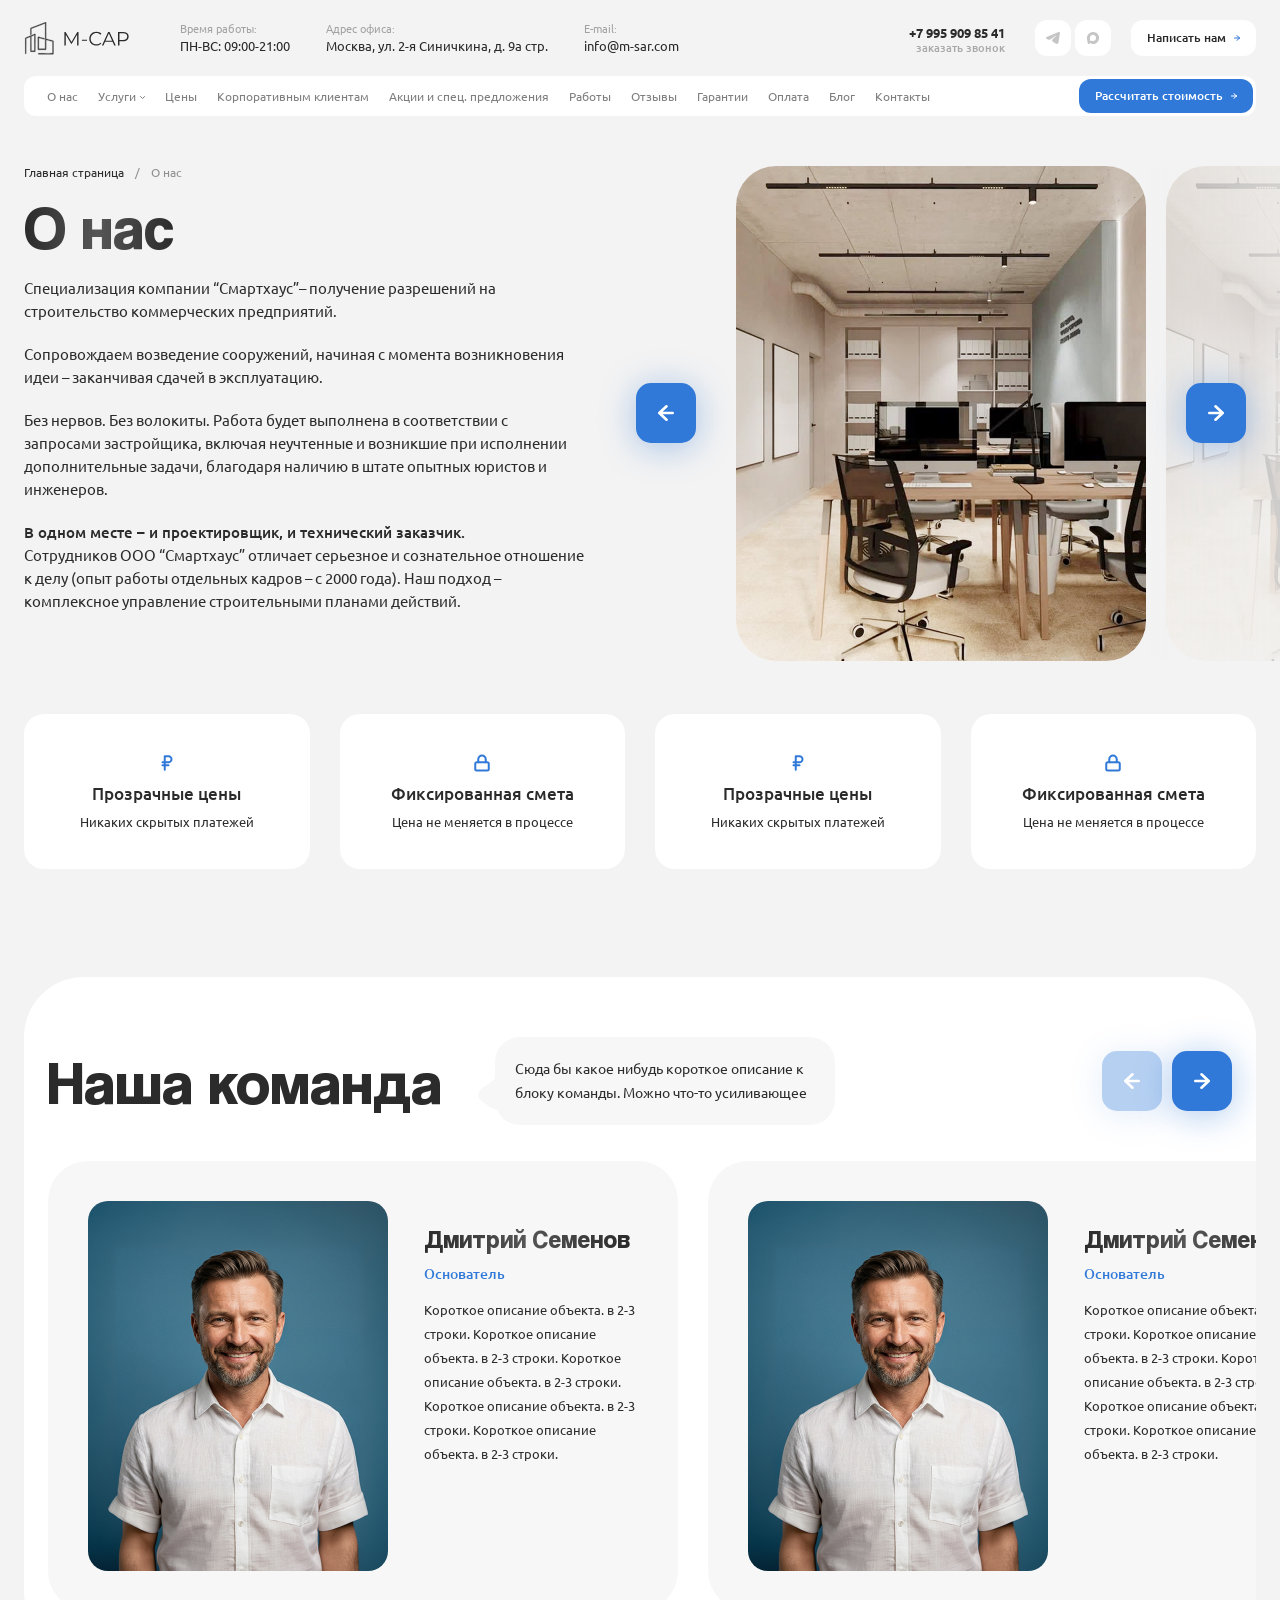
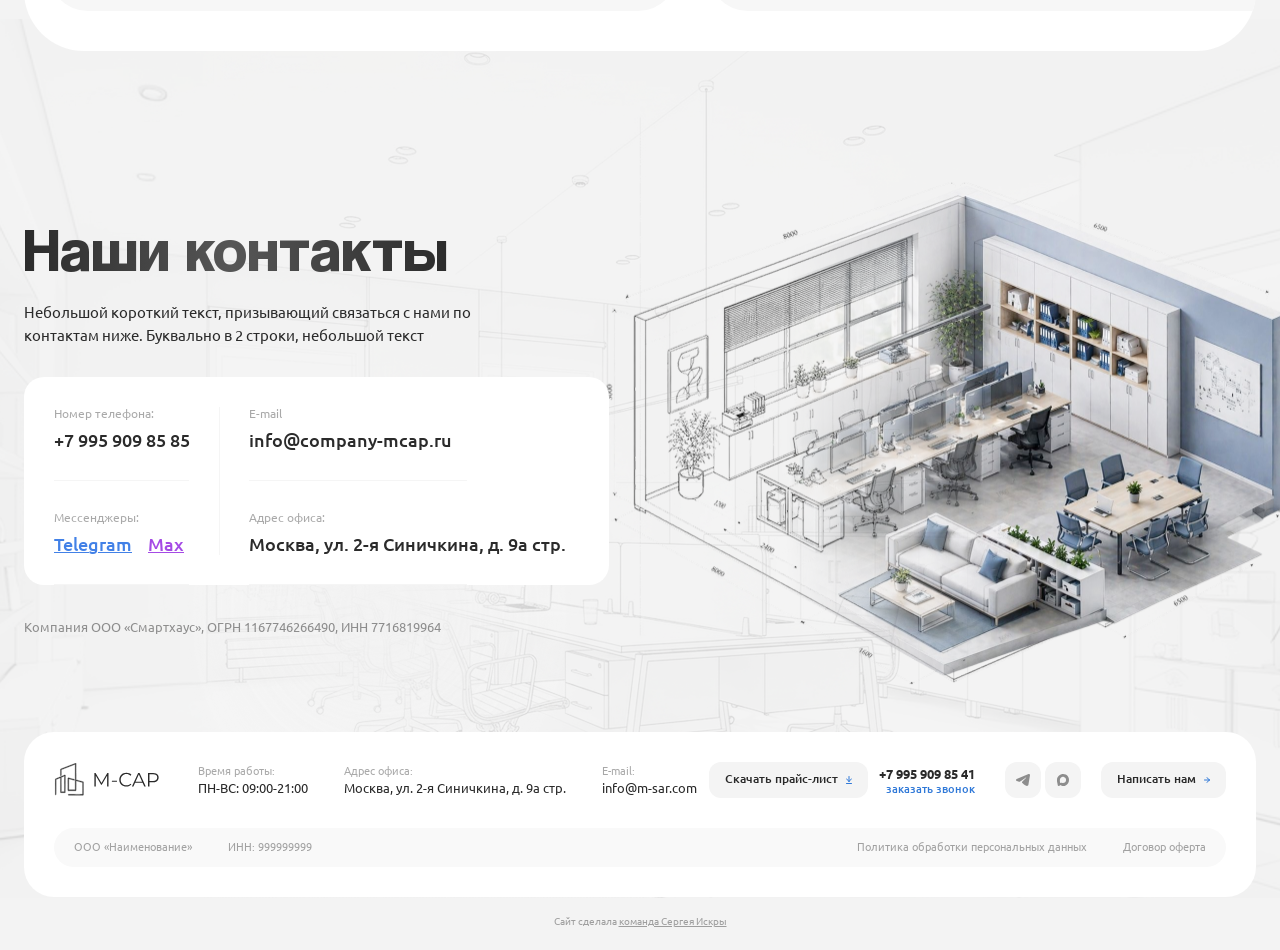
==== about.html @ 78281e17 "Initial commit" ====
<!DOCTYPE html>
<html lang="ru">
	<head>
		<meta http-equiv="Content-Type" content="text/html; charset=utf-8">

		<!-- Adapting the page for mobile devices -->
		<meta name="viewport" content="width=device-width, initial-scale=1, maximum-scale=1">

		<!-- Prohibition of phone number recognition -->
		<meta name="format-detection" content="telephone=no">
		<meta name="SKYPE_TOOLBAR" content ="SKYPE_TOOLBAR_PARSER_COMPATIBLE">

		<!-- Page title -->
		<title>Заголовок страницы</title>

		<!-- Meta description -->
		<meta name="description" content="">

		<!-- Meta Keywords -->
		<meta name="keywords" content="">

		<!-- Changing the color of the mobile browser panel -->
		<meta name="msapplication-TileColor" content="#3079D8">
		<meta name="theme-color" content="#3079D8">

		<!-- Connecting style files -->
		<link rel="stylesheet" href="css/reset.css">
		<link rel="stylesheet" href="css/swiper-bundle.min.css">
		<link rel="stylesheet" href="css/swiper.css">
		<link rel="stylesheet" href="css/fancybox.css">
		<link rel="stylesheet" href="css/styles.css">
		<link rel="stylesheet" href="css/fonts.css">

		<link rel="stylesheet" href="css/response_1279.css" media="print, (max-width: 1279px)">
		<link rel="stylesheet" href="css/response_1023.css" media="print, (max-width: 1023px)">
		<link rel="stylesheet" href="css/response_767.css" media="print, (max-width: 767px)">
		<link rel="stylesheet" href="css/response_479.css" media="(max-width: 479px)">
	</head>

	<body>
		<div class="wrap">
			<div class="main">
				<header>
					<div class="cont">
						<div class="data">
							<div class="logo">
								<img src="images/logo.svg" alt="">
							</div>

							<div class="work_time">
								<div class="label">Время работы:</div>

								<div class="val">ПН-ВС: 09:00-21:00</div>
							</div>

							<div class="location">
								<div class="label">Адрес офиса:</div>

								<div class="val">Москва, ул. 2-я Синичкина, д. 9а стр.</div>
							</div>

							<div class="email">
								<div class="label">E-mail:</div>

								<div class="val">
									<a href="mailto:info@m-sar.com">info@m-sar.com</a>
								</div>
							</div>

							<div class="phone">
								<div><a href="tel:+7 995 909 85 41">+7 995 909 85 41</a></div>

								<button class="callback_btn">заказать звонок</button>
							</div>

							<div class="messengers">
								<a href="/" target="_blank" rel="noopener nofollow" class="tg_link">
									<svg class="icon"><use xlink:href="images/sprite.svg#ic_tg"></use></svg>
								</a>

								<a href="/" target="_blank" rel="noopener nofollow" class="max_link">
									<svg class="icon"><use xlink:href="images/sprite.svg#ic_max"></use></svg>
								</a>
							</div>

							<button class="feedback_btn">
								<span>Написать нам</span>

								<svg class="icon"><use xlink:href="images/sprite.svg#ic_arrow_hor"></use></svg>
							</button>
						</div>

						<div class="bottom">
							<nav class="menu">
								<div class="item">
									<a href="/">
										<span>О нас</span>
									</a>
								</div>

								<div class="item">
									<a href="/" class="sub_link">
										<span>Услуги</span>

										<svg class="arr"><use xlink:href="images/sprite.svg#ic_arr_ver"></use></svg>
									</a>

									<div class="sub_menu">
										<div><a href="/"></a></div>
									</div>
								</div>

								<div class="item">
									<a href="/">
										<span>Цены</span>
									</a>
								</div>

								<div class="item">
									<a href="/">
										<span>Корпоративным клиентам</span>
									</a>
								</div>

								<div class="item">
									<a href="/">
										<span>Акции и спец. предложения</span>
									</a>
								</div>

								<div class="item">
									<a href="/">
										<span>Работы</span>
									</a>
								</div>

								<div class="item">
									<a href="/">
										<span>Отзывы</span>
									</a>
								</div>

								<div class="item">
									<a href="/">
										<span>Гарантии</span>
									</a>
								</div>

								<div class="item">
									<a href="/">
										<span>Оплата</span>
									</a>
								</div>

								<div class="item">
									<a href="/">
										<span>Блог</span>
									</a>
								</div>

								<div class="item">
									<a href="/">
										<span>Контакты</span>
									</a>
								</div>
							</nav>

							<a href="/" class="calc_link">
								<span>Рассчитать стоимость</span>

								<svg class="icon"><use xlink:href="images/sprite.svg#ic_arrow_hor"></use></svg>
							</a>
						</div>
					</div>
				</header>


				<section class="mob_header">
					<div class="cont">
						<div class="logo">
							<img src="images/logo.svg" alt="">
						</div>

						<button class="mob_menu_btn">
							<span></span>
						</button>
					</div>
				</section>


				<section class="about_info">
					<div class="cont">
						<div class="row">
							<div class="data">
								<div class="breadcrumbs">
									<a href="/">Главная страница</a>

									<span class="sep">/</span>

									<span class="current">О нас</span>
								</div>

								<h1 class="title text_gradient">О нас</h1>

								<div class="desc text_block">
									<p>Специализация компании “Смартхаус”– получение разрешений на строительство коммерческих предприятий.</p>

									<p>Сопровождаем возведение сооружений, начиная с момента возникновения идеи – заканчивая сдачей в эксплуатацию.</p>

									<p>Без нервов. Без волокиты. Работа будет выполнена в соответствии с запросами застройщика, включая неучтенные и возникшие при исполнении дополнительные задачи, благодаря наличию в штате опытных юристов и инженеров.</p>

									<b>В одном месте – и проектировщик, и технический заказчик.</b>

									<p>Сотрудников ООО “Смартхаус” отличает серьезное и сознательное отношение к делу (опыт работы отдельных кадров – с 2000 года). Наш подход – комплексное управление строительными планами действий.</p>
								</div>
							</div>

							<div class="slider">
								<div class="swiper">
									<div class="swiper-wrapper">
										<div class="swiper-slide">
											<picture class="image">
												<img src="images/tmp/about_info_img.jpg" alt="" loading="lazy" class="cover">
											</picture>
										</div>

										<div class="swiper-slide">
											<picture class="image">
												<img src="images/tmp/about_info_img.jpg" alt="" loading="lazy" class="cover">
											</picture>
										</div>

										<div class="swiper-slide">
											<picture class="image">
												<img src="images/tmp/about_info_img.jpg" alt="" loading="lazy" class="cover">
											</picture>
										</div>

										<div class="swiper-slide">
											<picture class="image">
												<img src="images/tmp/about_info_img.jpg" alt="" loading="lazy" class="cover">
											</picture>
										</div>

										<div class="swiper-slide">
											<picture class="image">
												<img src="images/tmp/about_info_img.jpg" alt="" loading="lazy" class="cover">
											</picture>
										</div>

										<div class="swiper-slide">
											<picture class="image">
												<img src="images/tmp/about_info_img.jpg" alt="" loading="lazy" class="cover">
											</picture>
										</div>
									</div>

									<button class="swiper-button-prev">
										<svg class="icon"><use xlink:href="images/sprite.svg#ic_arrow_hor"></use></svg>
									</button>

									<button class="swiper-button-next">
										<svg class="icon"><use xlink:href="images/sprite.svg#ic_arrow_hor"></use></svg>
									</button>
								</div>
							</div>
						</div>
					</div>
				</section>


				<section class="advantages block">
					<div class="cont">
						<div class="grid_row">
							<div class="item">
								<picture class="icon">
									<img src="images/ic_advantage1.svg" alt="" loading="lazy">
								</picture>

								<div class="name">Прозрачные цены</div>

								<div class="desc">Никаких скрытых платежей</div>
							</div>

							<div class="item">
								<picture class="icon">
									<img src="images/ic_advantage2.svg" alt="" loading="lazy">
								</picture>

								<div class="name">Фиксированная смета</div>

								<div class="desc">Цена не меняется в процессе</div>
							</div>

							<div class="item">
								<picture class="icon">
									<img src="images/ic_advantage1.svg" alt="" loading="lazy">
								</picture>

								<div class="name">Прозрачные цены</div>

								<div class="desc">Никаких скрытых платежей</div>
							</div>

							<div class="item">
								<picture class="icon">
									<img src="images/ic_advantage2.svg" alt="" loading="lazy">
								</picture>

								<div class="name">Фиксированная смета</div>

								<div class="desc">Цена не меняется в процессе</div>
							</div>
						</div>
					</div>
				</section>


				<section class="team block">
					<div class="cont l_w">
						<div class="data">
							<div class="cont">
								<div class="swiper">
									<div class="head">
										<div class="block_head">
											<div class="title">Наша команда</div>

											<div class="desc">Сюда бы какое нибудь короткое описание к блоку команды. Можно что-то усиливающее</div>
										</div>

										<div class="swiper-controls">
											<button class="swiper-button-prev">
												<svg class="icon"><use xlink:href="images/sprite.svg#ic_arrow_hor"></use></svg>
											</button>

											<button class="swiper-button-next">
												<svg class="icon"><use xlink:href="images/sprite.svg#ic_arrow_hor"></use></svg>
											</button>
										</div>
									</div>

									<div class="swiper-wrapper">
										<div class="swiper-slide">
											<div class="person">
												<picture class="photo">
													<img src="images/tmp/person_photo.jpg" alt="" loading="lazy" class="cover">
												</picture>

												<div class="info">
													<div class="name text_gradient">Дмитрий Семенов</div>

													<div class="post">Основатель</div>

													<div class="desc">Короткое описание объекта. в 2-3 строки. Короткое описание объекта. в 2-3 строки. Короткое описание объекта. в 2-3 строки. Короткое описание объекта. в 2-3 строки. Короткое описание объекта. в 2-3 строки.</div>
												</div>
											</div>
										</div>

										<div class="swiper-slide">
											<div class="person">
												<picture class="photo">
													<img src="images/tmp/person_photo.jpg" alt="" loading="lazy" class="cover">
												</picture>

												<div class="info">
													<div class="name text_gradient">Дмитрий Семенов</div>

													<div class="post">Основатель</div>

													<div class="desc">Короткое описание объекта. в 2-3 строки. Короткое описание объекта. в 2-3 строки. Короткое описание объекта. в 2-3 строки. Короткое описание объекта. в 2-3 строки. Короткое описание объекта. в 2-3 строки.</div>
												</div>
											</div>
										</div>

										<div class="swiper-slide">
											<div class="person">
												<picture class="photo">
													<img src="images/tmp/person_photo.jpg" alt="" loading="lazy" class="cover">
												</picture>

												<div class="info">
													<div class="name text_gradient">Дмитрий Семенов</div>

													<div class="post">Основатель</div>

													<div class="desc">Короткое описание объекта. в 2-3 строки. Короткое описание объекта. в 2-3 строки. Короткое описание объекта. в 2-3 строки. Короткое описание объекта. в 2-3 строки. Короткое описание объекта. в 2-3 строки.</div>
												</div>
											</div>
										</div>
									</div>
								</div>
							</div>
						</div>
					</div>
				</section>


				<section class="contacts_block">
					<div class="cont">
						<div class="block_head">
							<div class="title text_gradient">Наши контакты</div>

							<div class="desc text_block">
								<p>Небольшой короткий текст, призывающий связаться с нами по контактам ниже. Буквально в 2 строки, небольшой текст</p>
							</div>
						</div>

						<div class="data">
							<div class="grid_row">
								<div class="item">
									<div class="label">Номер телефона:</div>

									<div class="val">
										<div><a href="tel:+7 995 909 85 85">+7 995 909 85 85</a></div>
									</div>
								</div>

								<div class="item">
									<div class="label">E-mail</div>

									<div class="val">
										<div><a href="mailto:info@company-mcap.ru">info@company-mcap.ru</a></div>
									</div>
								</div>

								<div class="item messengers">
									<div class="label">Мессенджеры:</div>

									<div class="val">
										<div><a href="/" class="tg_link" rel="noopener nofollow">Telegram</a></div>

										<div><a href="/" class="max_link" rel="noopener nofollow">Max</a></div>
									</div>
								</div>

								<div class="item">
									<div class="label">Адрес офиса:</div>

									<div class="val">
										<div>Москва, ул. 2-я Синичкина, д. 9а стр.</div>
									</div>
								</div>
							</div>
						</div>

						<div class="requisites">Компания ООО «Смартхаус», ОГРН 1167746266490, ИНН 7716819964</div>
					</div>

					<picture class="image">
						<img src="images/contacts_block_image.png" alt="" loading="lazy">
					</picture>

					<picture class="bg">
						<img src="images/bg_contacts_block.png" alt="" loading="lazy">
					</picture>
				</section>
			</div>


			<footer>
				<div class="cont">
					<div class="data">
						<div class="logo">
							<img src="images/logo.svg" alt="">
						</div>

						<div class="work_time">
							<div class="label">Время работы:</div>

							<div class="val">ПН-ВС: 09:00-21:00</div>
						</div>

						<div class="location">
							<div class="label">Адрес офиса:</div>

							<div class="val">Москва, ул. 2-я Синичкина, д. 9а стр.</div>
						</div>

						<div class="email">
							<div class="label">E-mail:</div>

							<div class="val">
								<a href="mailto:info@m-sar.com">info@m-sar.com</a>
							</div>
						</div>

						<a href="/" class="download_btn" download>
							<span>Скачать прайс-лист</span>

							<svg class="icon"><use xlink:href="images/sprite.svg#ic_download"></use></svg>
						</a>

						<div class="phone">
							<div><a href="tel:+7 995 909 85 41">+7 995 909 85 41</a></div>

							<button class="callback_btn">заказать звонок</button>
						</div>

						<div class="messengers">
							<a href="/" target="_blank" rel="noopener nofollow" class="tg_link">
								<svg class="icon"><use xlink:href="images/sprite.svg#ic_tg"></use></svg>
							</a>

							<a href="/" target="_blank" rel="noopener nofollow" class="max_link">
								<svg class="icon"><use xlink:href="images/sprite.svg#ic_max"></use></svg>
							</a>
						</div>

						<button class="feedback_btn">
							<span>Написать нам</span>

							<svg class="icon"><use xlink:href="images/sprite.svg#ic_arrow_hor"></use></svg>
						</button>

						<div class="bottom">
							<div class="requisites">
								<div>ООО «Наименование»</div>
								<div>ИНН: 999999999</div>
							</div>

							<div class="links">
								<div><a href="/">Политика обработки персональных данных</a></div>

								<div><a href="/">Договор оферта</a></div>
							</div>
						</div>
					</div>

					<div class="creator">
						Сайт сделала <a href="/" target="_blank" rel="noopener nofollow">команда Сергея Искры</a>
					</div>
				</div>
			</footer>


			<div class="overlay"></div>
		</div>


		<!-- Connecting javascript files -->
		<script src="js/jquery-3.7.1.min.js"></script>
		<script src="js/functions.js"></script>
		<script src="js/swiper-bundle.min.js"></script>
		<script src="js/fancybox.js"></script>
		<script src="js/imask.js"></script>
		<script src="js/scripts.js"></script>
	</body>
</html>
---- css/styles.css ----
/*-------------------
    Global styles
-------------------*/
:root
{
    --bg: #f3f3f3;
    --bg_grey: #f7f7f7;
    --cont_padding: 24px;
    --cont_padding_double: calc(var(--cont_padding) * 2);
    --cont_padding_half: calc(var(--cont_padding) * .5);
    --content_width_l: 1380px;
    --content_width: 1290px;
    --content_width_m: 1130px;
    --content_width_s: 1070px;
    --scroll_width: 17px;
    --custom_scroll_width: 10px;
    --custom_scroll_height: 10px;
    --custom_scroll_border_radius: 0;
    --primary_color: #3079d8;
    --dark_color: #2b2b2b;
    --light_color: #fff;
    --grey_color: #828282;
    --font_size_l: 18px;
    --font_size: 16px;
    --font_size_s: 14px;
    --font_size_xs: 12px;
    --font_size_title: 62px;
    --font_size_title_s: 50px;
    --font_family: 'Ubuntu', 'Arial', sans-serif;
    --font_family2: 'Coolvetica', 'Arial', sans-serif;
    --block_head_offset: 30px;
    --block_padding_l: 50px;
    --block_padding: 40px;
    --outside_gap: 108px;
    --inner_gap_xl: 36px;
    --inner_gap_l: 30px;
    --inner_gap: 20px;
    --inner_gap_s: 16px;
    --inner_gap_xs: 12px;
    --inner_gap_xxs: 8px;
    --inner_gap_xxxs: 4px;
    --border_radius_max: 100px;
    --border_radius_xl: 40px;
    --border_radius_l: 30px;
    --border_radius: 20px;
    --border_radius_s: 12px;
    --zero_px: calc(0 * 1px);
}


::selection
{
    color: var(--light_color);
    background: var(--primary_color);
}

::-moz-selection
{
    color: var(--light_color);
    background: var(--primary_color);
}



html
{
    height: 100%;
    min-height: -moz-available;
    min-height: -webkit-fill-available;
    min-height:         fill-available;
}


html.custom_scroll ::-webkit-scrollbar
{
    width: var(--custom_scroll_width);
    height: var(--custom_scroll_height);

    border-radius: var(--custom_scroll_border_radius);
    background-color: var(--bg);
}


html.custom_scroll ::-webkit-scrollbar-thumb
{
    border-radius: var(--custom_scroll_border_radius);
    background-color: var(--primary_color);
}


body
{
    height: 100%;
    min-height: -moz-available;
    min-height: -webkit-fill-available;
    min-height:         fill-available;

    font-family: var(--font_family);
    font-size: var(--font_size);
    font-weight: 400;
    line-height: normal;

    color: var(--dark_color);
}


body.lock
{
    overflow: clip;
}


button
{
    display: inline-block;

    font-family: inherit;
    font-size: inherit;
    font-weight: inherit;
    line-height: inherit;

    cursor: pointer;
    vertical-align: top;
    letter-spacing: inherit;

    color: inherit;
    border: none;
    background: none;
}


.wrap
{
    position: relative;

    display: flex;
    overflow: clip;
    flex-direction: column;

    min-height: 100%;

    z-index: 5;

    background: var(--bg);


    & > .main
    {
        position: relative;

        display: flex;
        flex: 1 0 auto;
        flex-direction: column;

        z-index: 3;
    }
}


.cont
{
    width: 100%;
    max-width: calc(var(--content_width) + var(--cont_padding_double));
    margin-inline: auto;
    padding-inline: var(--cont_padding);


    &.l_w
    {
        max-width: calc(var(--content_width_l) + var(--cont_padding_double));
    }


    &.m_w
    {
        max-width: calc(var(--content_width_m) + var(--cont_padding_double));
    }


    &.s_w
    {
        max-width: calc(var(--content_width_s) + var(--cont_padding_double));
    }
}



.content_flex.row,
.content_flex > .cont.row
{
    display: flex;
    align-content: stretch;
    align-items: stretch;
    flex-wrap: wrap;
    justify-content: space-between;
}


.content_flex .content
{
    position: relative;

    display: flex;
    flex-direction: column;

    width: calc(100% - var(--sidebar_width) - var(--cont_padding));

    gap: var(--outside_gap_s);
}



.block
{
    margin-bottom: var(--outside_gap);
}

.block.small_m
{
    margin-bottom: var(--outside_gap_s);
}

.block.no_m
{
    margin-bottom: 0;
}

.block.bg
{
    padding-block: var(--outside_gap);

    background: var(--bg_grey);
}



.modal_btn > *
{
    pointer-events: none;
}



img.cover,
video.cover
{
    display: block;

    width: 100%;
    height: 100%;

    border-radius: inherit;

    object-fit: cover;
}



.overlay
{
    position: fixed;
    top: 0;
    left: 0;

    display: none;

    width: 100%;
    height: 100%;

    z-index: 100;

    opacity: .6;
    background: var(--dark_color);
}



/*--------------
    Fancybox
--------------*/
.fancybox__container
{
    --fancybox-backdrop-bg: var(--dark_color);
    --f-close-button-width: 40px;
    --f-close-button-height: 40px;
    --f-close-border-radius: 0;
    --f-close-button-color: var(--dark_color);
    --f-close-button-hover-color: var(--dark_color);
    --f-close-button-svg-width: 24px;
    --f-close-button-svg-height: 24px;
    --f-close-button-svg-stroke-width: 1;
    --f-close-button-bg: transparent;
    --f-close-button-hover-bg: transparent;
    --f-close-button-active-bg: transparent;
}


.fancybox__slide,
.fancybox__slide.has-html,
.fancybox__slide.has-close-btn
{
    padding: var(--inner_gap);
}


.f-button.is-close-button
{
    top: 0;
    right: 0;
}



/*---------------
    Global bg
---------------*/
.global_bg
{
    position: absolute;
    top: 0;
    right: 0;

    display: block;

    height: 100%;

    z-index: 1;
    pointer-events: none;


    img
    {
        display: block;

        height: 100%;

        object-fit: cover;
    }
}



/*--------------
    Grid row
--------------*/
.grid_row
{
    display: flex;
    align-content: stretch;
    align-items: stretch;
    flex-wrap: wrap;
    justify-content: flex-start;

    margin-bottom: calc(var(--gap_y) * -1);
    margin-left: calc(var(--gap_x) * -1);

    --items_per_line: 3;
    --gap_x: var(--inner_gap);
    --gap_y: var(--inner_gap);


    &.centered
    {
        justify-content: center;
    }


    & > *
    {
        width: calc(100% / var(--items_per_line) * var(--width_multiplier, 1) - var(--gap_x));
        margin-bottom: var(--gap_y);
        margin-left: var(--gap_x);
    }
}



/*-------------------
    Text gradient
-------------------*/
.text_gradient
{
    background: linear-gradient(90deg, #2b2b2b 0%, #565656 49.04%, #2b2b2b 100%);
    -webkit-background-clip: text;
            background-clip: text;

    -webkit-text-fill-color: transparent;
}



/*----------------
    Pagination
----------------*/
.pagination
{
    display: flex;
    align-content: center;
    align-items: center;
    flex-wrap: wrap;
    justify-content: center;

    margin-top: var(--block_padding_l);

    gap: 10px;


    a,
    .sep
    {
        display: flex;
        align-content: center;
        align-items: center;
        flex-wrap: wrap;
        justify-content: center;

        width: 65px;
        height: 65px;

        font-size: calc(var(--font_size));
        font-weight: 500;

        transition: .2s linear;
        text-decoration: none;

        color: rgba(92, 92, 92, .6);
        border-radius: var(--border_radius);
        background: var(--light_color);


        span
        {
            margin-bottom: 2px;
        }


        .icon
        {
            display: block;

            width: 9px;

            aspect-ratio: 1 / 1;
        }


        &:hover
        {
            color: #5c5c5c;
        }


        &.active
        {
            color: #5c5c5c;
            background: none;
        }


        &.prev,
        &.next
        {
            width: auto;
            padding-inline: 25px;

            font-weight: 700;

            color: var(--light_color);
            background: var(--primary_color);
            box-shadow: 0 10px 35px 0 rgba(48, 121, 216, .40);

            gap: var(--inner_gap_xxs);
        }


        &.prev
        {
            margin-right: var(--inner_gap);


            .icon
            {
                transform: scale(-1, 1);
            }
        }


        &.next
        {
            margin-left: var(--inner_gap);
        }
    }


    .sep
    {
        background: none;
    }
}



/*------------
    Header
------------*/
header
{
    position: relative;

    z-index: 9;


    .data
    {
        display: flex;
        align-content: center;
        align-items: center;
        flex-wrap: wrap;
        justify-content: space-between;

        padding-block: var(--inner_gap);
    }


    .bottom
    {
        display: flex;
        align-content: center;
        align-items: center;
        flex-wrap: wrap;
        justify-content: space-between;

        padding: 3px;

        border-radius: var(--border_radius_s);
        background: var(--light_color);
    }


    .logo
    {
        display: block;

        margin-right: var(--cont_padding_double);

        text-decoration: none;

        color: currentColor;


        img
        {
            display: block;

            width: 108px;
            height: 33px;
        }
    }


    .work_time
    {
        display: flex;
        flex-direction: column;

        color: #292929;

        gap: var(--inner_gap_xxxs);


        .label
        {
            font-size: calc(var(--font_size_xs) - 1px);

            opacity: .4;
        }


        .val
        {
            font-size: calc(var(--font_size_s) - 1px);
        }
    }


    .location
    {
        display: flex;
        flex-direction: column;

        margin-left: var(--inner_gap_xl);

        color: #292929;

        gap: var(--inner_gap_xxxs);


        .label
        {
            font-size: calc(var(--font_size_xs) - 1px);

            opacity: .4;
        }


        .val
        {
            font-size: calc(var(--font_size_s) - 1px);
        }
    }


    .email
    {
        display: flex;
        flex-direction: column;

        margin-left: var(--inner_gap_xl);

        color: #292929;

        gap: var(--inner_gap_xxxs);


        .label
        {
            font-size: calc(var(--font_size_xs) - 1px);

            opacity: .4;
        }


        .val
        {
            font-size: calc(var(--font_size_s) - 1px);


            a
            {
                white-space: nowrap;
                text-decoration: none;

                color: currentColor;
            }
        }
    }


    .phone
    {
        display: flex;
        align-content: flex-end;
        align-items: flex-end;
        flex-direction: column;

        margin-left: auto;

        text-align: right;

        gap: 1px;


        a
        {
            font-size: calc(var(--font_size_s) - 1px);
            font-weight: 700;

            white-space: nowrap;
            text-decoration: none;

            color: currentColor;
        }


        .callback_btn
        {
            width: fit-content;

            font-size: calc(var(--font_size_xs) - 1px);
            font-weight: 500;

            opacity: .3;
            color: #000;
        }
    }


    .messengers
    {
        display: flex;
        align-content: center;
        align-items: center;
        flex-wrap: wrap;
        justify-content: flex-start;

        margin-left: var(--inner_gap_l);

        gap: var(--inner_gap_xxxs);


        a
        {
            display: flex;
            align-content: center;
            align-items: center;
            flex-wrap: wrap;
            justify-content: center;

            width: 36px;

            color: #c5c5c5;
            border-radius: var(--border_radius_s);
            background: var(--light_color);

            aspect-ratio: 1 / 1;


            .icon
            {
                display: block;
            }


            &.tg_link
            {
                .icon
                {
                    width: 14px;
                    height: 12px;
                }
            }


            &.max_link
            {
                .icon
                {
                    width: 12px;
                    height: 12px;
                }
            }
        }
    }


    .feedback_btn
    {
        display: flex;
        align-content: center;
        align-items: center;
        flex-wrap: wrap;
        justify-content: center;

        height: 36px;
        margin-left: var(--inner_gap);
        padding-inline: var(--inner_gap_s);

        font-size: var(--font_size_xs);
        font-weight: 500;

        color: #292929;
        border-radius: var(--border_radius_s);
        background: var(--light_color);

        gap: var(--inner_gap_xxs);


        span
        {
            margin-bottom: 2px;
        }


        .icon
        {
            display: block;

            width: 6px;

            color: var(--primary_color);

            aspect-ratio: 1 / 1;
        }
    }


    .calc_link
    {
        display: flex;
        align-content: center;
        align-items: center;
        flex-wrap: wrap;
        justify-content: center;

        height: 34px;
        padding-inline: var(--inner_gap_s);

        font-size: var(--font_size_xs);
        font-weight: 500;

        text-decoration: none;

        color: var(--light_color);
        border-radius: var(--border_radius_s);
        background: var(--primary_color);

        gap: var(--inner_gap_xxs);


        span
        {
            margin-bottom: 2px;
        }


        .icon
        {
            display: block;

            width: 6px;

            aspect-ratio: 1 / 1;
        }
    }
}



.menu
{
    display: flex;
    align-content: flex-start;
    align-items: flex-start;
    flex-wrap: wrap;
    justify-content: flex-start;

    padding-inline: var(--inner_gap);

    gap: var(--inner_gap);


    .item
    {
        position: relative;


        & > a
        {
            display: flex;
            align-content: center;
            align-items: center;
            flex-wrap: wrap;
            justify-content: center;

            font-size: var(--font_size_xs);

            transition: .2s linear;
            text-decoration: none;

            opacity: .6;
            color: #292929;

            gap: var(--inner_gap_xxxs);


            .arr
            {
                display: block;

                width: 5px;
                height: 3px;
                margin-top: 2px;
            }


            &.active
            {
                opacity: 1;
                color: var(--primary_color);
            }
        }


        &:hover > a
        {
            opacity: 1;
            color: var(--primary_color);
        }
    }
}



/*-----------------
    Mob. header
-----------------*/
.mob_header
{
    position: sticky;
    top: 0;

    display: none;

    width: 100%;
    padding-block: var(--inner_gap);

    z-index: 9;

    background: var(--bg);
}


.mob_header .cont
{
    display: flex;
    align-content: center;
    align-items: center;
    flex-wrap: wrap;
    justify-content: space-between;
}



.mob_header .logo
{
    display: block;

    margin-right: auto;

    text-decoration: none;

    color: currentColor;
}


.mob_header .logo img
{
    display: block;

    width: 100px;
    height: 60px;
}



.mob_header .mob_menu_btn
{
    display: flex;
    align-content: center;
    align-items: center;
    flex-wrap: wrap;
    justify-content: center;

    width: 40px;
    margin-left: var(--inner_gap);

    aspect-ratio: 1 / 1;
}


.mob_header .mob_menu_btn span
{
    position: relative;

    display: block;

    width: 24px;
    height: 2px;

    transition: background .2s linear;

    background: currentColor;
}


.mob_header .mob_menu_btn span:before,
.mob_header .mob_menu_btn span:after
{
    position: absolute;
    top: -8px;
    left: 0;

    display: block;

    width: 100%;
    height: 100%;

    content: '';
    transition: background .2s linear;

    background: currentColor;
}


.mob_header .mob_menu_btn span:after
{
    top: 8px;
}


.mob_header .mob_menu_btn.active span
{
    background: transparent;
}


.mob_header .mob_menu_btn.active span:before
{
    top: 0;

    transform: rotate(-45deg);
}


.mob_header .mob_menu_btn.active span:after
{
    top: 0;

    transform: rotate(45deg);
}



/*-------------
    Sidebar
-------------*/
aside
{
    position: relative;

    display: flex;
    flex-direction: column;

    width: var(--sidebar_width);
    max-width: 100%;

    z-index: 3;

    gap: var(--block_padding);
}



/*---------------
    Page head
---------------*/
.page_head
{
    margin-bottom: var(--block_padding_l);
    padding-top: var(--block_padding_l);


    &.s_m
    {
        margin-bottom: var(--inner_gap);
    }


    &.l_m
    {
        margin-bottom: 60px;
    }


    .cont
    {
        display: flex;
        flex-direction: column;

        gap: var(--inner_gap);
    }


    .row
    {
        display: flex;
        align-content: center;
        align-items: center;
        flex-wrap: wrap;
        justify-content: space-between;

        gap: var(--inner_gap);
    }


    .page_title
    {
        width: fit-content;

        font-family: var(--font_family2);
        font-size: var(--font_size_title);
        font-weight: 700;
        line-height: 1;
    }


    .page_desc
    {
        width: 560px;
        max-width: 100%;
    }


    .add_review_btn
    {
        display: flex;
        align-content: center;
        align-items: center;
        flex-wrap: wrap;
        justify-content: center;

        height: 55px;
        padding-inline: 25px;

        font-size: calc(var(-font_size) - 1px);
        font-weight: 700;

        transition: color .2s linear;

        color: #a3a3a3;
        border-radius: var(--border_radius);
        background: var(--light_color);
        box-shadow: 0 10px 30px 0 rgba(0, 0, 0, .02);

        gap: var(--inner_gap_xxs);


        .icon
        {
            display: block;

            width: 10px;

            aspect-ratio: 1 / 1;
        }


        &:hover
        {
            color: var(--primary_color);
        }
    }


    .get_link
    {
        display: flex;
        align-content: center;
        align-items: center;
        flex-wrap: wrap;
        justify-content: center;

        min-width: 227px;
        max-width: 100%;
        height: 60px;
        padding-inline: var(--inner_gap_s);

        font-size: calc(var(--font_size_s) - 1px);
        font-weight: 700;

        text-decoration: none;

        color: var(--light_color);
        border-radius: var(--border_radius);
        background: var(--primary_color);
        box-shadow: 0 10px 35px 0 rgba(48, 121, 216, .40);

        gap: var(--inner_gap_xxs);


        span
        {
            margin-bottom: 2px;
        }


        .icon
        {
            display: block;

            width: 8px;

            aspect-ratio: 1 / 1;
        }
    }
}


.breadcrumbs
{
    font-size: var(--font_size_xs);

    color: rgba(43, 43, 43, .5);


    a
    {
        transition: color .2s linear;
        text-decoration: none;

        color: var(--dark_color);


        &:hover
        {
            color: var(--primary_color);
        }
    }


    .sep
    {
        display: inline-block;

        margin-inline: var(--inner_gap_xxs);

        vertical-align: top;
    }
}



/*----------------
    Block head
----------------*/
.block_head
{
    display: flex;
    flex-direction: column;

    margin-bottom: var(--block_head_offset);

    gap: var(--inner_gap);
}


.block_head .title
{
    width: fit-content;

    font-family: var(--font_family2);
    font-size: var(--font_size_title);
    font-weight: 700;
    line-height: calc(100% + 4px);


    &.small
    {
        font-size: var(--font_size_title_s);
    }
}



/*------------------
    Form elements
------------------*/
.form
{
    --form_border_color: #000;
    --form_border_color_focus: #000;
    --form_border_radius: 3px;
    --form_error_color: red;
    --form_bg_color: #fff;
    --form_placeholder_color: #ccc;
    --form_label_width: 200px;
    --form_columns_gap: 20px;
    --form_line_gap: 20px;
    --form_label_gap: 8px;
    --form_input_height: 40px;
    --form_input_padding_inline: 15px;
    --form_textarea_height: 120px;
    --form_textarea_padding_block: 15px;
    --form_textarea_padding_inline: 15px;
}


.form ::-webkit-input-placeholder
{
    color: var(--form_placeholder_color);
}

.form :-moz-placeholder
{
    color: var(--form_placeholder_color);
}

.form ::-moz-placeholder
{
    opacity: 1;
    color: var(--form_placeholder_color);
}

.form :-ms-input-placeholder
{
    color: var(--form_placeholder_color);
}


.form .columns
{
    display: flex;
    align-content: flex-start;
    align-items: flex-start;
    flex-wrap: wrap;
    justify-content: flex-start;

    margin-left: calc(var(--form_columns_gap) * -1);
}


.form .columns > *
{
    width: calc(50% - var(--form_columns_gap));
    margin-left: var(--form_columns_gap);
}


.form .columns > *.width1of3
{
    width: calc(33.333% - var(--form_columns_gap));
}

.form .columns > *.width2of3
{
    width: calc(66.666% - var(--form_columns_gap));
}


.form .line
{
    margin-bottom: var(--form_line_gap);
}


.form .line.row .label
{
    display: flex;
    flex-direction: column;
    justify-content: center;

    width: var(--form_label_width);
    max-width: 100%;
    min-height: var(--form_input_height);
    margin: 0;
    padding-right: var(--inner_gap_s);
}


.form .line.row .field
{
    width: calc(100% - var(--form_label_width));
    margin-left: auto;
}


.form .label
{
    margin-bottom: var(--form_label_gap);
}


.form .field
{
    position: relative;
}


.form .input
{
    display: block;

    width: 100%;
    height: var(--form_input_height);
    padding-inline: var(--form_input_padding_inline);

    font-family: var(--font_family);
    font-size: var(--font_size);

    transition: border-color .2s linear;

    color: var(--dark_color);
    border: 1px solid var(--form_border_color);
    border-radius: var(--form_border_radius);
    background: var(--form_bg_color);
}

.form .input:-webkit-autofill
{
    -webkit-box-shadow: inset 0 0 0 50px var(--form_bg_color) !important;
}


.form textarea
{
    display: block;

    width: 100%;
    height: var(--form_textarea_height);
    padding-block: var(--form_textarea_padding_block);
    padding-inline: var(--form_textarea_padding_inline);

    font-family: var(--font_family);
    font-size: var(--font_size);

    resize: none;
    transition: border-color .2s linear;

    color: var(--dark_color);
    border: 1px solid var(--form_border_color);
    border-radius: var(--form_border_radius);
    background: var(--form_bg_color);

    --custom_scroll_width: 4px;
    --custom_scroll_height: 4px;
}


.form .input:focus,
.form textarea:focus
{
    border-color: var(--form_border_color_focus);
}


.form .error
{
    border-color: var(--form_error_color);
}


.form .error_text
{
    margin-top: 4px;

    color: var(--form_error_color);

    size: var(--font_size_s);
}


.form .checkbox
{
    position: relative;

    display: block;

    min-height: 20px;
    padding-left: 30px;

    cursor: pointer;
}


.form .checkbox input
{
    display: none;
}


.form .checkbox .check
{
    position: absolute;
    top: 0;
    left: 0;

    display: flex;
    align-content: center;
    align-items: center;
    flex-wrap: wrap;
    justify-content: center;

    width: 20px;
    height: 20px;

    transition: .2s linear;

    border: 1px solid var(--form_border_color);
    border-radius: var(--form_border_radius);
    background: var(--form_bg_color);
}


.form .checkbox .check .icon
{
    display: block;

    width: 14px;
    height: 7px;

    transition: opacity .2s linear;

    opacity: 0;
}


.form .checkbox input:checked ~ .check .icon
{
    opacity: 1;
}


.form .submit
{
    display: flex;
    align-content: center;
    align-items: center;
    flex-wrap: wrap;
    justify-content: flex-start;

    padding-top: 10px;
}


.form .submit_btn
{
    max-width: 100%;
    height: var(--form_textarea_height);
    padding-inline: var(--inner_gap);

    transition: background .2s linear;

    border-radius: var(--form_border_radius);
    background: var(--primary_color);
}


.form .submit_btn:hover
{
    background: var(--secondary_color);
}



/*----------------
    Typography
----------------*/
.text_block
{
    font-size: calc(var(--font_size) - 1px);
    font-weight: 300;
    line-height: calc(100% + 8px);


    & > *
    {
        margin-bottom: var(--inner_gap);
    }


    & > :last-child
    {
        margin-bottom: 0 !important;
    }

    & > :first-child
    {
        margin-top: 0 !important;
    }


    .grid_row
    {
        --items_per_line: 2;
        --gap_x: var(--inner_gap_l);
        --gap_y: var(--inner_gap_l);

        .col
        {
            & > *
            {
                margin-bottom: var(--inner_gap);
            }


            & > :last-child
            {
                margin-bottom: 0 !important;
            }

            & > :first-child
            {
                margin-top: 0 !important;
            }
        }
    }


    h2
    {
        font-size: 25px;
        font-weight: 400;
        line-height: calc(100% + 8px);
    }


    * + h2
    {
        margin-top: var(--outside_gap);
    }


    h2 + *
    {
        margin-top: 0 !important;
    }


    img
    {
        display: block;

        max-width: 100%;
    }


    a
    {
        color: var(--primary_color);

        text-decoration-thickness: 1px;


        &:hover
        {
            text-decoration: none;
        }
    }


    b,
    strong
    {
        font-weight: 500;
    }
}



/*-----------------
    Main slider
-----------------*/
.first_section
{
    position: relative;

    margin-bottom: 76px;
    padding-top: var(--cont_padding_double);


    .cont
    {
        position: relative;

        z-index: 3;
    }


    .title
    {
        width: 668px;
        max-width: 100%;

        font-family: var(--font_family2);
        font-size: var(--font_size_title);
        font-weight: 300;
        line-height: calc(100%  +3px);


        b,
        strong
        {
            font-weight: 700;
        }


        span
        {
            color: var(--primary_color);

            -webkit-text-fill-color: var(--primary_color);
        }
    }


    .sub_title
    {
        width: 668px;
        max-width: 100%;
        margin-top: var(--inner_gap);

        font-size: calc(var(--font_size) - 1px);
    }


    .short_advantages
    {
        width: 634px;
        max-width: 100%;
        margin-top: var(--inner_gap_l);


        .grid_row
        {
            --items_per_line: 4;
            --gap_x: 10px;
            --gap_y: 10px;
        }


        .item
        {
            display: flex;
            flex-direction: column;

            padding: var(--inner_gap);

            border-radius: var(--border_radius);
            background: var(--light_color);

            gap: var(--inner_gap_xxs);


            .icon
            {
                display: flex;
                align-content: center;
                align-items: center;
                flex-wrap: wrap;
                justify-content: center;

                width: 19px;

                aspect-ratio: 1 / 1;


                img
                {
                    display: block;

                    width: 100%;

                    aspect-ratio: 1 / 1;
                }
            }


            .desc
            {
                font-size: calc(var(--font_size_s) - 1px);
                font-weight: 300;
                line-height: calc(100% + 6px);


                b
                {
                    font-weight: 700;
                }
            }
        }
    }


    .action
    {
        display: flex;
        align-content: center;
        align-items: center;
        flex-wrap: wrap;
        justify-content: flex-start;

        margin-top: var(--block_padding);

        gap: 10px;


        .btn
        {
            display: flex;
            align-content: center;
            align-items: center;
            flex-wrap: wrap;
            justify-content: center;

            width: 227px;
            max-width: 100%;
            height: 60px;

            text-decoration: none;

            color: var(--light_color);
            border-radius: var(--border_radius);
            background: var(--primary_color);
            box-shadow: 0 10px 35px 0 rgba(48, 121, 216, .40);

            gap: var(--inner_gap_xxs);


            .icon
            {
                display: block;

                width: 8px;

                aspect-ratio: 1 / 1;
            }
        }


        .exp
        {
            display: flex;
            align-content: center;
            align-items: center;
            flex-wrap: wrap;
            justify-content: flex-start;

            min-height: 60px;
            padding-block: 10px;
            padding-inline: var(--inner_gap);

            font-size: 13px;
            font-size: calc(var(--font_size_s) - 1px);
            font-weight: 300;
            line-height: calc(100% + 6px);

            color: var(--light_color);
            border-radius: var(--border_radius);
            background: rgba(31, 31, 31, .45);

                    backdrop-filter: blur(8.45px);
            -webkit-backdrop-filter: blur(8.45px);


            b
            {
                font-weight: 500;
            }
        }
    }


    .bg
    {
        position: absolute;
        top: -116px;
        right: 0;

        display: block;

        width: 1679px;
        max-width: 100%;

        z-index: 1;
        pointer-events: none;

        background: var(--bg);


        img
        {
            display: block;

            width: 100%;

            mix-blend-mode: darken;
        }
    }
}



/*----------------------
    Gallery carousel
----------------------*/
.gallery_carousel
{
    margin-bottom: 96px;


    .swiper
    {
        overflow: visible;

        --spaceBetween: var(--inner_gap);
        --slidesPerView: auto;


        &:not(.swiper-initialized)
        {
            .swiper-wrapper
            {
                gap: var(--spaceBetween);
            }
        }


        .swiper-wrapper
        {
            --swiper-wrapper-transition-timing-function: linear;
        }


        .swiper-slide
        {
            width: 462px;
        }
    }


    .thumb
    {
        display: block;

        border-radius: var(--border_radius_xl);
        background: var(--bg_grey);

        aspect-ratio: 1 / .42;
    }
}



/*------------------
    Main service
------------------*/
.main_service
{
    position: relative;


    .cont
    {
        position: relative;

        display: flex;
        align-content: flex-start;
        align-items: flex-start;
        flex-wrap: wrap;
        justify-content: space-between;

        z-index: 3;
    }


    .data
    {
        display: flex;
        flex-direction: column;

        width: 500px;
        max-width: 100%;


        .title
        {
            font-family: var(--font_family2);


            span
            {
                display: block;

                font-size: 40px;
                font-weight: 300;

                opacity: .6;
            }


            b
            {
                display: block;

                font-size: var(--font_size_title);
                font-weight: 700;
                font-weight: 700;
                line-height: calc(100% + 3px);
            }
        }


        .desc
        {
            width: 431px;
            max-width: 100%;
            margin-top: 27px;

            line-height: calc(100% + 12px);
        }


        .exp
        {
            display: flex;
            align-content: center;
            align-items: center;
            flex-wrap: wrap;
            justify-content: space-between;

            width: 454px;
            max-width: 100%;
            margin-top: var(--block_padding);
            padding: var(--inner_gap);

            font-size: calc(var(--font_size) - 1px);
            font-weight: 500;
            line-height: calc(100% + 7px);

            border-radius: 25px;
            background: var(--light_color);

            gap: var(--inner_gap_s);


            .icon
            {
                display: flex;
                align-content: center;
                align-items: center;
                flex-wrap: wrap;
                justify-content: center;

                width: 40px;

                border-radius: 10px;
                background: var(--primary_color);

                aspect-ratio: 1 / 1;


                img
                {
                    display: block;

                    width: 20px;

                    aspect-ratio: 1 / 1;
                }
            }


            span
            {
                width: calc(100% - 40px - var(--inner_gap_s));
            }
        }
    }


    .included
    {
        display: flex;
        flex-direction: column;

        width: 325px;
        max-width: 100%;
        padding-block: var(--inner_gap_xl) var(--block_padding);
        padding-inline: var(--block_padding);

        color: var(--light_color);
        border-radius: var(--border_radius_l);
        background: var(--primary_color);

        gap: 26px;


        .title
        {
            font-size: calc(var(--font_size_l) + 1px);
            font-weight: 500;
            line-height: calc(100% + 8px);
        }


        ol
        {
            font-size: calc(var(--font_size) - 1px);
            line-height: calc(100% + 6px);

            counter-reset: li;


            li
            {
                position: relative;

                display: block;
                overflow: hidden;

                padding-left: 26px;

                list-style-type: none;


                &:before
                {
                    position: absolute;
                    top: 0;
                    left: 0;

                    content: counter(li, decimal-leading-zero);
                    counter-increment: li;

                    color: #8abdff;
                }
            }


            li + li
            {
                margin-top: 25px;
                padding-top: 25px;

                border-top: 1px solid #498fea;


                &:before
                {
                    top: 25px;
                }
            }
        }
    }


    .image
    {
        position: absolute;
        bottom: -185px;
        left: 50%;

        display: block;

        width: 1148px;

        z-index: 1;
        transform: translateX(-45%);
        pointer-events: none;


        img
        {
            display: block;

            width: 100%;
        }
    }
}



/*------------
    Stocks
------------*/
.stocks
{
    .list
    {
        display: flex;
        flex-direction: column;

        gap: var(--inner_gap_l);
    }


    .stock
    {
        display: flex;
        align-content: center;
        align-items: center;
        flex-wrap: wrap;
        justify-content: space-between;

        padding: var(--inner_gap);

        border-radius: var(--border_radius_xl);
        background: var(--light_color);

        gap: var(--block_padding);


        .thumb
        {
            display: block;

            width: 390px;
            max-width: 100%;
            min-height: 360px;

            border-radius: var(--border_radius_l);
            background: var(--bg_grey);
        }


        .info
        {
            display: flex;
            flex-direction: column;
            justify-content: center;

            width: calc(100% - 390px - var(--block_padding));

            gap: var(--inner_gap);


            .name
            {
                width: 529px;
                max-width: 100%;

                font-family: var(--font_family2);
                font-size: 35px;
                font-weight: 700;
                line-height: calc(100% + 3px);


                a
                {
                    display: inline-block;

                    vertical-align: top;
                    text-decoration: none;
                }
            }


            .desc
            {
                width: 485px;
                max-width: 100%;

                font-size: calc(var(--font_size) - 1px);
                font-weight: 300;
                line-height: calc(100% + 12px);
            }


            .link
            {
                margin-top: 10px;


                a
                {
                    display: flex;
                    align-content: center;
                    align-items: center;
                    flex-wrap: wrap;
                    justify-content: flex-start;

                    width: fit-content;
                    height: 65px;
                    padding-inline: var(--block_padding);

                    font-size: calc(var(--font_size) - 1px);
                    font-weight: 500;

                    text-decoration: none;

                    color: #a0aec3;
                    border-radius: var(--border_radius);
                    background: rgba(48, 121, 216, .05);

                    gap: var(--inner_gap_xxs);


                    .icon
                    {
                        display: block;

                        width: 8px;
                        height: 8px;
                    }
                }
            }
        }
    }
}



/*---------------
    Info page
---------------*/
.info_page
{
    padding-bottom: var(--inner_gap);


    .cont
    {
        position: relative;

        z-index: 3;
    }


    .text_block
    {
        width: 560px;
        max-width: 100%;
    }
}



/*--------------
    Articles
--------------*/
.articles
{
    .grid_row
    {
        --gap_x: 25px;
        --gap_y: 25px;
    }


    .article
    {
        display: flex;
        flex-direction: column;

        padding: 10px;

        border-radius: var(--border_radius_xl);
        background: var(--light_color);


        .image
        {
            display: block;

            text-decoration: none;

            color: currentColor;
        }


        .thumb
        {
            display: block;

            border-radius: var(--border_radius_l);
            background: var(--bg_grey);

            aspect-ratio: 1 / .9375;
        }


        .info
        {
            display: flex;
            flex: 1 0 auto;
            flex-direction: column;

            padding-block: 25px var(--inner_gap);
            padding-inline: var(--inner_gap);

            gap: var(--inner_gap_s);
        }


        .name
        {
            font-family: var(--font_family2);
            font-size: 25px;
            font-weight: 700;
            line-height: calc(100% + 3px);


            a
            {
                display: inline-block;

                vertical-align: top;
                text-decoration: none;

                color: currentColor;
            }
        }


        .desc
        {
            font-size: var(--font_size_s);
            font-weight: 300;
            line-height: calc(100% + 9px);
        }


        .date
        {
            font-size: var(--font_size_xs);

            opacity: .4;
        }


        .link
        {
            margin-top: auto;
            padding-top: var(--inner_gap_xs);


            a
            {
                display: flex;
                align-content: center;
                align-items: center;
                flex-wrap: wrap;
                justify-content: center;

                height: 65px;
                padding-inline: var(--block_padding);

                font-size: calc(var(--font_size) - 1px);
                font-weight: 500;

                text-decoration: none;

                color: #a0aec3;
                border-radius: var(--border_radius);
                background: rgba(48, 121, 216, .05);

                gap: var(--inner_gap_xxs);


                .icon
                {
                    display: block;

                    width: 8px;
                    height: 8px;
                }
            }
        }
    }
}



/*------------------
    Article page
------------------*/
.article_page
{
    .head
    {
        display: flex;
        align-content: flex-start;
        align-items: flex-start;
        flex-wrap: wrap;
        justify-content: space-between;

        margin-bottom: 68px;

        gap: var(--inner_gap);


        .info
        {
            display: flex;
            flex-direction: column;

            width: calc(100% - 410px - var(--inner_gap));
            padding-top: 10px;

            gap: var(--inner_gap);


            .title
            {
                display: block;

                width: fit-content;

                font-family: var(--font_family2);
                font-size: var(--font_size_title);
                font-weight: 700;
                line-height: calc(100% + 3px);
            }


            .desc
            {
                width: 430px;
                max-width: 100%;

                font-size: calc(var(--font_size) - 1px);
                font-weight: 300;
                line-height: calc(100% + 8px);
            }


            .date
            {
                margin-top: 54px;

                font-size: var(--font_size_xs);

                opacity: .4;
            }
        }


        .image
        {
            width: 410px;
            max-width: 100%;

            border-radius: var(--border_radius_l);
            background: var(--bg_grey);

            aspect-ratio: 1 / 1;
        }
    }


    .data
    {
        width: 800px;
        max-width: 100%;
        margin-inline: auto;


        .text_block
        {
            font-size: calc(var(--font_size_l));
            font-weight: 300;
            line-height: calc(100% + 16px);
        }
    }
}



/*--------------------
    Contacts block
--------------------*/
.contacts_block
{
    position: relative;

    padding-bottom: 92px;


    &.no_pad
    {
        padding-bottom: 0;
    }


    .cont
    {
        position: relative;

        z-index: 3;
    }


    .block_head
    {
        width: 460px;
        max-width: 100%;
    }


    .data
    {
        width: 585px;
        max-width: 100%;
        padding: var(--inner_gap_l);

        border-radius: var(--border_radius);
        background: var(--light_color);


        .grid_row
        {
            position: relative;

            --items_per_line: 3;
            --gap_x: calc(var(--inner_gap_l) * 2);
            --gap_y: calc(var(--inner_gap_l) * 2);


            & > *:nth-child(2n)
            {
                --width_multiplier: 2;
            }


            &:before
            {
                position: absolute;
                top: 0;
                left: calc(33.333% + var(--inner_gap_l));

                width: 1px;
                height: calc(100% - var(--inner_gap_l) * 2);

                content: '';
                pointer-events: none;

                background: #f5f5f5;
            }
        }


        .item
        {
            position: relative;

            display: flex;
            flex-direction: column;

            gap: 10px;


            &:after
            {
                position: absolute;
                bottom: calc(var(--inner_gap_l) * -1);
                left: 0;

                width: 218px;
                max-width: 100%;
                height: 1px;

                content: '';
                pointer-events: none;

                background: #f5f5f5;
            }
        }


        .label
        {
            font-size: var(--font_size_xs);
            font-weight: 300;

            opacity: .4;
        }


        .val
        {
            font-size: var(--font_size_l);
            font-weight: 500;


            a
            {
                white-space: nowrap;
                text-decoration: none;

                color: currentColor;
            }
        }


        .messengers
        {
            .val
            {
                display: flex;
                align-content: flex-start;
                align-items: flex-start;
                flex-wrap: wrap;
                justify-content: flex-start;

                gap: var(--inner_gap_s);


                a
                {
                    text-decoration: underline;

                    text-decoration-thickness: 1px;


                    &.tg_link
                    {
                        color: #4281e7;
                    }


                    &.max_link
                    {
                        color: #a54ae5;
                    }
                }
            }
        }
    }


    .requisites
    {
        margin-top: var(--inner_gap_l);

        font-size: calc(var(--font_size_s) - 1px);
        font-weight: 300;
        line-height: calc(100% + 12px);

        opacity: .5;
    }


    .image
    {
        position: absolute;
        top: -37px;
        right: 50%;

        display: block;

        width: 742px;
        max-width: 100%;
        margin-right: calc(var(--content_width) / -2 - 38px);

        z-index: 1;
        pointer-events: none;


        img
        {
            display: block;

            width: 100%;

            mix-blend-mode: darken;
        }
    }


    .bg
    {
        position: absolute;
        top: -196px;
        left: 50%;

        display: block;

        width: 1920px;
        min-width: 100%;

        z-index: -1;
        transform: translateX(-50%);
        pointer-events: none;


        img
        {
            display: block;

            width: 100%;
        }


        &.global
        {
            position: fixed;
            top: auto;
            bottom: 0;
        }
    }
}



/*-----------
    Cases
-----------*/
.cases
{
    padding-top: var(--inner_gap_s);


    .categories
    {
        display: flex;
        align-content: center;
        align-items: center;
        flex-wrap: wrap;
        justify-content: flex-start;

        margin-bottom: var(--block_padding);

        gap: var(--inner_gap_l);


        a
        {
            display: flex;
            align-content: center;
            align-items: center;
            flex-wrap: wrap;
            justify-content: center;

            min-height: 40px;
            padding-block: var(--inner_gap_xxs) calc(var(--inner_gap_xxs) + 2px);
            padding-inline: var(--inner_gap);

            font-size: var(--font_size_xs);
            font-weight: 500;

            transition: .2s linear;
            text-align: center;
            text-decoration: none;

            color: rgba(84, 84, 84, .7);
            border-radius: var(--border_radius_s);
            background: var(--light_color);


            &:hover
            {
                color: var(--primary_color);
            }


            &.active
            {
                color: var(--light_color);
                background: var(--primary_color);
            }
        }
    }


    .list
    {
        display: flex;
        flex-direction: column;

        gap: var(--inner_gap_l);
    }


    .case
    {
        display: flex;
        align-content: stretch;
        align-items: stretch;
        flex-wrap: wrap;
        justify-content: space-between;

        padding-block: var(--inner_gap_l);
        padding-inline: var(--inner_gap_l) var(--block_padding_l);

        border-radius: var(--border_radius_xl);
        background: var(--light_color);


        .images
        {
            display: flex;
            flex-direction: column;

            width: 495px;
            max-width: 100%;

            gap: var(--inner_gap_s);


            .big
            {
                position: relative;

                overflow: hidden;

                border-radius: var(--border_radius);
            }


            .thumbs
            {
                padding-inline: 52px;


                .thumb
                {
                    cursor: pointer;
                    transition: .2s linear;

                    opacity: .4;
                    border-radius: 15px;

                    filter: grayscale(1);
                }


                .swiper-slide-thumb-active
                {
                    .thumb
                    {
                        opacity: 1;

                        filter: grayscale(0);
                    }
                }
            }


            .image
            {
                display: block;

                text-decoration: none;

                color: currentColor;
            }


            .thumb
            {
                display: block;

                background: var(--bg_grey);

                aspect-ratio: 1 / .696;
            }
        }


        .info
        {
            display: flex;
            flex-direction: column;

            width: calc(100% - 495px - var(--block_padding));
            padding-block: var(--inner_gap_xl) 25px;

            gap: var(--inner_gap_xxs);
        }


        .category
        {
            font-size: var(--inner_gap_xs);
            font-weight: 500;

            color: var(--primary_color);


            a
            {
                color: currentColor;

                text-decoration-thickness: 1px;
            }
        }


        .name
        {
            width: fit-content;

            font-family: var(--font_family2);
            font-size: 35px;
            font-weight: 700;
        }


        .desc
        {
            margin-top: var(--inner_gap_xs);
        }


        .date
        {
            margin-top: auto;
            padding-top: var(--inner_gap_xs);

            font-size: var(--font_size_xs);
            font-weight: 500;

            text-align: right;

            opacity: .4;
        }
    }
}



/*-------------
    Reviews
-------------*/
.reviews
{
    .swiper
    {
        overflow: visible;

        --spaceBetween-0: var(--inner_gap_xs);
        --spaceBetween-768: var(--cont_padding);
        --spaceBetween-1280: var(--inner_gap_l);
        --slidesPerView-0: 'auto';
        --slidesPerView-768: 2;
        --slidesPerView-1280: 2;


        &:not(.swiper-initialized)
        {
            .swiper-wrapper
            {
                gap: var(--spaceBetween-1280);
            }


            .swiper-slide
            {
                width: calc(100% / var(--slidesPerView-1280) - var(--spaceBetween-1280));
            }
        }


        .swiper-slide
        {
            transition: opacity .2s linear;

            opacity: .5;


            &.visible
            {
                opacity: 1;
            }
        }


        .swiper-button-next,
        .swiper-button-prev
        {
            border-radius: 15px;
            background: var(--primary_color);

            --swiper-navigation-color: var(--light_color);
            --swiper-navigation-size: 60px;
            --swiper-navigation-sides-offset: -120px;


            .icon
            {
                width: 16px;
            }
        }
    }


    .review
    {
        display: flex;
        flex-direction: column;

        padding: var(--inner_gap_l);

        border-radius: 35px;
        background: var(--light_color);

        gap: var(--inner_gap_l);


        .image
        {
            display: block;

            padding: 20px 34px;

            border-radius: var(--border_radius);


            img
            {
                display: block;

                width: 100%;

                border-radius: inherit;
            }
        }


        .text
        {
            padding: var(--inner_gap);

            border-radius: var(--border_radius);
            background: #f7f9fb;
        }


        .info
        {
            display: flex;
            align-content: center;
            align-items: center;
            flex-wrap: wrap;
            justify-content: space-between;

            margin-top: auto;
            padding-inline: var(--inner_gap);


            .author
            {
                font-size: calc(var(--font_size_s) - 1px);
                font-weight: 500;
            }


            .date
            {
                display: flex;
                align-content: center;
                align-items: center;
                flex-wrap: wrap;
                justify-content: flex-start;

                font-size: calc(var(--font_size_s) - 1px);

                color: #b5c9e2;

                gap: 6px;


                .icon
                {
                    display: block;

                    width: 11px;
                    height: 12px;
                }
            }
        }
    }
}



/*----------------
    About info
----------------*/
.about_info
{
    margin-bottom: 53px;
    padding-top: var(--block_padding_l);


    .row
    {
        display: flex;
        align-content: flex-start;
        align-items: flex-start;
        flex-wrap: wrap;
        justify-content: space-between;
    }


    .data
    {
        position: relative;

        display: flex;
        flex-direction: column;

        width: 560px;
        max-width: 100%;

        z-index: 3;

        gap: var(--inner_gap_s);


        .title
        {
            width: fit-content;

            font-family: var(--font_family2);
            font-size: var(--font_size_title);
            font-weight: 700;
            line-height: 1;
        }


        .desc
        {
            margin-top: var(--inner_gap_xxxs);
        }
    }


    .slider
    {
        position: relative;

        width: 410px;
        max-width: 100%;
        margin-right: 110px;
        margin-left: auto;


        .swiper
        {
            overflow: visible;

            --spaceBetween: var(--inner_gap);


            &:before,
            &:after
            {
                position: absolute;
                top: 0;
                right: 100%;

                display: block;

                width: 100vw;
                height: 100%;

                content: '';
                z-index: 2;
                pointer-events: none;

                background: linear-gradient(to right, var(--bg), var(--bg) calc(100% - 300px), rgba(243, 243, 243, 0));
            }


            &:after
            {
                right: auto;
                left: 100%;

                background: linear-gradient(to left, var(--bg), var(--bg) calc(100% - 300px), rgba(243, 243, 243, 0));
            }


            &:not(.swiper-initialized)
            {
                .swiper-wrapper
                {
                    gap: var(--spaceBetween);
                }
            }


            .swiper-slide
            {
                transition: opacity .2s linear;

                opacity: .3;


                &.visible
                {
                    opacity: 1;
                }
            }


            .swiper-button-next,
            .swiper-button-prev
            {
                border-radius: 15px;
                background: var(--primary_color);

                --swiper-navigation-color: var(--light_color);
                --swiper-navigation-size: 60px;
                --swiper-navigation-sides-offset: -100px;


                .icon
                {
                    width: 16px;
                }
            }
        }


        .image
        {
            display: block;

            border-radius: var(--border_radius_xl);
            background: var(--light_color);

            aspect-ratio: 1 / 1.207;
        }
    }
}



/*----------------
    Advantages
----------------*/
.advantages
{
    .grid_row
    {
        --items_per_line: 4;
        --gap_x: var(--inner_gap_l);
        --gap_y: var(--inner_gap_l);
    }


    .item
    {
        display: flex;
        align-content: center;
        align-items: center;
        flex-direction: column;

        padding: var(--block_padding);

        text-align: center;

        border-radius: var(--border_radius);
        background: var(--light_color);

        gap: var(--inner_gap_xs);


        .icon
        {
            display: flex;
            align-content: center;
            align-items: center;
            flex-wrap: wrap;
            justify-content: center;

            width: 18px;

            aspect-ratio: 1 / 1;


            img
            {
                display: block;

                width: 100%;

                aspect-ratio: 1 / 1;
            }
        }


        .name
        {
            font-size: calc(var(--font_size_l) - 1px);
            font-weight: 500;
        }


        .desc
        {
            font-size: calc(var(--font_size_s) - 1px);
            font-weight: 300;
        }
    }
}



/*----------
    Team
----------*/
.team
{
    padding-bottom: 56px;


    .data
    {
        overflow: hidden;

        padding-block: 60px var(--block_padding);

        border-radius: 60px;
        background: var(--light_color);
    }


    .swiper
    {
        overflow: visible;

        --spaceBetween-0: var(--inner_gap_xs);
        --spaceBetween-768: var(--cont_padding);
        --spaceBetween-1280: var(--inner_gap_l);
        --slidesPerView: auto;


        &:not(.swiper-initialized)
        {
            .swiper-wrapper
            {
                gap: var(--spaceBetween-1280);
            }
        }


        .swiper-slide
        {
            width: 630px;
        }


        .swiper-button-next,
        .swiper-button-prev
        {
            border-radius: 15px;
            background: var(--primary_color);

            --swiper-navigation-color: var(--light_color);
            --swiper-navigation-size: 60px;
            --swiper-navigation-sides-offset: -120px;


            .icon
            {
                width: 16px;
            }
        }
    }


    .head
    {
        display: flex;
        align-content: center;
        align-items: center;
        flex-wrap: wrap;
        justify-content: space-between;

        margin-bottom: var(--inner_gap_xl);
    }


    .block_head
    {
        align-content: center;
        align-items: center;
        flex-direction: row;
        flex-wrap: wrap;
        justify-content: flex-start;

        margin-bottom: 0;

        gap: 53px;


        .desc
        {
            position: relative;

            width: 340px;
            max-width: 100%;
            padding: var(--inner_gap);

            font-size: var(--font_size_s);
            font-weight: 300;
            line-height: calc(100% + 10px);

            border-radius: 25px;
            background: #f7f7f7;


            &:before
            {
                position: absolute;
                bottom: 12px;
                left: -22px;

                display: block;

                width: 37px;
                height: 47px;

                content: '';
                pointer-events: none;

                background: url(../images/bg_team_block_desc.svg) 0 0 no-repeat;
            }
        }
    }


    .person
    {
        display: flex;
        align-content: flex-start;
        align-items: flex-start;
        flex-wrap: wrap;
        justify-content: space-between;

        padding: var(--block_padding);

        border-radius: var(--border_radius_xl);
        background: #f7f7f7;

        gap: var(--inner_gap_xl);


        .photo
        {
            display: block;

            width: 300px;
            max-width: 100%;

            border-radius: var(--border_radius);

            aspect-ratio: 1 / 1.233;
        }


        .info
        {
            display: flex;
            flex-direction: column;

            width: calc(100% - 300px - var(--inner_gap_xl));
            padding-top: 23px;

            gap: var(--inner_gap_xs);


            .name
            {
                width: fit-content;

                font-family: var(--font_family2);
                font-size: 25px;
                font-weight: 700;
                line-height: calc(100% + 5px);
            }


            .post
            {
                font-size: var(--font_size_s);
                font-weight: 500;

                color: var(--primary_color);
            }


            .desc
            {
                margin-top: var(--inner_gap_xxxs);

                font-size: calc(var(--font_size_s) - 1px);
                font-weight: 300;
                line-height: calc(100% + 11px);
            }
        }
    }
}



/*--------------
    Services
--------------*/
.services
{
    .list
    {
        display: flex;
        flex-direction: column;

        gap: var(--block_padding);
    }


    .service
    {
        position: relative;

        overflow: hidden;

        padding-bottom: var(--inner_gap_xxs);

        border-radius: 35px;
        background: var(--dark_color);


        & > *
        {
            position: relative;

            z-index: 3;
        }


        .head
        {
            display: flex;
            align-content: center;
            align-items: center;
            flex-wrap: wrap;
            justify-content: space-between;

            padding-block: 32px;
            padding-inline: var(--block_padding) 74px;

            color: var(--light_color);

            gap: var(--inner_gap_l);


            .info
            {
                display: flex;
                flex-direction: column;

                width: calc(100% - 223px - var(--inner_gap_l));

                gap: var(--inner_gap_xxs);


                .name
                {
                    font-family: var(--font_family2);
                    font-size: 40px;
                    font-weight: 700;
                }


                .desc
                {
                    width: 480px;
                    max-width: 100%;

                    line-height: calc(100% + 10px);
                }
            }


            .spoler_btn
            {
                display: flex;
                align-content: center;
                align-items: center;
                flex-wrap: wrap;
                justify-content: center;

                width: 223px;
                height: 60px;

                font-size: calc(var(--font_size_s) - 1px);
                font-weight: 700;

                color: #303030;
                border-radius: var(--border_radius);
                background: var(--light_color);
                box-shadow: 0 10px 35px 0 rgba(0, 0, 0, .20);

                gap: var(--inner_gap_xxs);


                span
                {
                    margin-bottom: 1px;
                }


                span + span
                {
                    display: none;
                }


                .icon
                {
                    display: block;

                    width: 10px;

                    transition: transform .2s linear;

                    color: var(--primary_color);

                    aspect-ratio: 1 / 1;
                }


                &.active
                {
                    span
                    {
                        display: none;
                    }


                    span + span
                    {
                        display: block;
                    }


                    .icon
                    {
                        transform: rotate(180deg);
                    }
                }
            }
        }


        .data
        {
            display: none;
            align-content: center;
            align-items: center;
            flex-wrap: wrap;
            justify-content: flex-start;

            margin-inline: var(--block_padding);
            margin-bottom: var(--inner_gap_xl);
            padding-block: var(--inner_gap_xl);
            padding-inline: var(--block_padding);

            color: var(--light_color);
            border-radius: var(--border_radius);
            background: rgba(0, 0, 0, .7);

            gap: 28px;


            &.show
            {
                display: flex;
            }


            .desc
            {
                align-self: center;

                width: calc(100% - 390px - 28px);

                line-height: calc(100% + 10px);
            }


            .images
            {
                overflow: hidden;

                width: 390px;
                max-width: 100%;

                border-radius: 15px;


                .swiper
                {
                    --spaceBetween: 0;
                    --slidesPerView: 1;
                }


                .image
                {
                    display: block;

                    background: var(--dark_color);

                    aspect-ratio: 1 / .548;
                }
            }
        }


        .bg
        {
            position: absolute;
            inset: 0;

            display: block;

            z-index: 1;
            pointer-events: none;


            &:before
            {
                position: absolute;
                inset: 0;

                display: block;

                content: '';
                z-index: 1;

                background: rgba(0, 0, 0, .20);
            }


            &:after
            {
                position: absolute;
                inset: 0;

                display: block;

                content: '';
                z-index: 2;

                opacity: .4;
                background: linear-gradient(90deg, #000 36.99%, rgba(0, 0, 0, .00) 100%);
            }
        }
    }
}



/*---------------
    Seo block
---------------*/
.seo_block
{
    padding-bottom: 44px;
}



/*------------
    Footer
------------*/
footer
{
    position: relative;

    padding-bottom: var(--inner_gap);

    z-index: 5;


    .data
    {
        display: flex;
        align-content: center;
        align-items: center;
        flex-wrap: wrap;
        justify-content: space-between;

        padding: var(--inner_gap_l);

        border-radius: var(--border_radius_l);
        background: var(--light_color);
    }


    .logo
    {
        display: block;

        text-decoration: none;

        color: currentColor;


        img
        {
            display: block;

            width: 108px;
            height: 33px;
        }
    }


    .work_time
    {
        display: flex;
        flex-direction: column;

        margin-left: var(--inner_gap_xl);

        color: #292929;

        gap: var(--inner_gap_xxxs);


        .label
        {
            font-size: calc(var(--font_size_xs) - 1px);

            opacity: .4;
        }


        .val
        {
            font-size: calc(var(--font_size_s) - 1px);
        }
    }


    .location
    {
        display: flex;
        flex-direction: column;

        margin-left: var(--inner_gap_xl);

        color: #292929;

        gap: var(--inner_gap_xxxs);


        .label
        {
            font-size: calc(var(--font_size_xs) - 1px);

            opacity: .4;
        }


        .val
        {
            font-size: calc(var(--font_size_s) - 1px);
        }
    }


    .email
    {
        display: flex;
        flex-direction: column;

        margin-left: var(--inner_gap_xl);

        color: #292929;

        gap: var(--inner_gap_xxxs);


        .label
        {
            font-size: calc(var(--font_size_xs) - 1px);

            opacity: .4;
        }


        .val
        {
            font-size: calc(var(--font_size_s) - 1px);


            a
            {
                white-space: nowrap;
                text-decoration: none;

                color: currentColor;
            }
        }
    }


    .download_btn
    {
        display: flex;
        align-content: center;
        align-items: center;
        flex-wrap: wrap;
        justify-content: center;

        height: 36px;
        margin-left: auto;
        padding-inline: var(--inner_gap_s);

        font-size: var(--font_size_xs);
        font-weight: 500;

        text-decoration: none;

        color: #292929;
        border-radius: var(--border_radius_s);
        background: #f4f4f4;

        gap: var(--inner_gap_xxs);


        span
        {
            margin-bottom: 2px;
        }


        .icon
        {
            display: block;

            width: 6px;
            height: 8px;

            color: var(--primary_color);
        }
    }


    .phone
    {
        display: flex;
        align-content: flex-end;
        align-items: flex-end;
        flex-direction: column;

        margin-left: auto;

        text-align: right;

        gap: 1px;


        a
        {
            font-size: calc(var(--font_size_s) - 1px);
            font-weight: 700;

            white-space: nowrap;
            text-decoration: none;

            color: currentColor;
        }


        .callback_btn
        {
            width: fit-content;

            font-size: calc(var(--font_size_xs) - 1px);
            font-weight: 500;

            color: var(--primary_color);
        }
    }


    .messengers
    {
        display: flex;
        align-content: center;
        align-items: center;
        flex-wrap: wrap;
        justify-content: flex-start;

        margin-left: var(--inner_gap_l);

        gap: var(--inner_gap_xxxs);


        a
        {
            display: flex;
            align-content: center;
            align-items: center;
            flex-wrap: wrap;
            justify-content: center;

            width: 36px;

            color: #8d8d8d;
            border-radius: var(--border_radius_s);
            background: #f4f4f4;

            aspect-ratio: 1 / 1;


            .icon
            {
                display: block;
            }


            &.tg_link
            {
                .icon
                {
                    width: 14px;
                    height: 12px;
                }
            }


            &.max_link
            {
                .icon
                {
                    width: 12px;
                    height: 12px;
                }
            }
        }
    }


    .feedback_btn
    {
        display: flex;
        align-content: center;
        align-items: center;
        flex-wrap: wrap;
        justify-content: center;

        height: 36px;
        margin-left: var(--inner_gap);
        padding-inline: var(--inner_gap_s);

        font-size: var(--font_size_xs);
        font-weight: 500;

        color: #292929;
        border-radius: var(--border_radius_s);
        background: #f4f4f4;

        gap: var(--inner_gap_xxs);


        span
        {
            margin-bottom: 2px;
        }


        .icon
        {
            display: block;

            width: 6px;

            color: var(--primary_color);

            aspect-ratio: 1 / 1;
        }
    }


    .bottom
    {
        display: flex;
        align-content: center;
        align-items: center;
        flex-wrap: wrap;
        justify-content: space-between;

        width: 100%;
        margin-top: var(--inner_gap_l);
        padding-block: var(--inner_gap_xs);
        padding-inline: var(--inner_gap);

        border-radius: var(--border_radius_l);
        background: #f9f9f9;
    }


    .requisites
    {
        display: flex;
        align-content: center;
        align-items: center;
        flex-wrap: wrap;
        justify-content: flex-start;

        font-size: calc(var(--font_size_xs) - 1px);
        line-height: calc(100% + 4px);

        opacity: .4;
        color: #202020;

        gap: var(--inner_gap_xl);
    }


    .links
    {
        display: flex;
        align-content: flex-start;
        align-items: flex-start;
        flex-wrap: wrap;
        justify-content: flex-start;

        margin-left: var(--block_padding);

        font-size: calc(var(--font_size_xs) - 1px);
        line-height: calc(100% + 4px);

        color: #202020;

        gap: var(--inner_gap_xl);


        a
        {
            display: inline-block;

            vertical-align: top;
            text-decoration: none;

            opacity: .4;
            color: currentColor;
        }
    }


    .creator
    {
        margin-top: var(--inner_gap_s);

        font-size: 10px;
        line-height: calc(100% + 7px);

        text-align: center;

        opacity: .4;
        color: #202020;


        a
        {
            color: currentColor;

            text-decoration-thickness: 1px;
        }
    }
}



/*-----------
    PopUp
-----------*/
.modal
{
    display: none;
    visibility: visible !important;
    flex-direction: column;

    width: var(--modal_width);
    max-width: 100%;
    padding-block: var(--block_padding);
    padding-inline: var(--block_padding);

    color: var(--dark_color);
    background: var(--bg);

    --modal_width: 480px;
}


.modal_title
{
    font-size: var(--font_size_title);
    font-weight: 700;
    line-height: normal;
}


.modal_desc
{
    margin-top: var(--inner_gap);
}


.modal .form
{
    margin-top: var(--inner_gap);
}
---- css/fonts.css ----
/*-----------
    Fonts
-----------*/
@font-face
{
    font-family: 'Ubuntu';
    font-weight: normal;
    font-style: normal;

    font-display: swap;
    src: url('../fonts/Ubuntu-Regular.woff2') format('woff2'),
    url('../fonts/Ubuntu-Regular.woff') format('woff'),
    url('../fonts/Ubuntu-Regular.ttf') format('truetype');
}


@font-face
{
    font-family: 'Ubuntu';
    font-weight: 500;
    font-style: normal;

    font-display: swap;
    src: url('../fonts/Ubuntu-Medium.woff2') format('woff2'),
    url('../fonts/Ubuntu-Medium.woff') format('woff'),
    url('../fonts/Ubuntu-Medium.ttf') format('truetype');
}


@font-face
{
    font-family: 'Ubuntu';
    font-weight: 700;
    font-style: normal;

    font-display: swap;
    src: url('../fonts/Ubuntu-Bold.woff2') format('woff2'),
    url('../fonts/Ubuntu-Bold.woff') format('woff'),
    url('../fonts/Ubuntu-Bold.ttf') format('truetype');
}


@font-face
{
    font-family: 'Coolvetica';
    font-weight: 300;
    font-style: normal;

    font-display: swap;
    src: url('../fonts/coolvetica-light.woff2') format('woff2'),
    url('../fonts/coolvetica-light.woff') format('woff'),
    url('../fonts/coolvetica-light.ttf') format('truetype');
}


@font-face
{
    font-family: 'Coolvetica';
    font-weight: 700;
    font-style: normal;

    font-display: swap;
    src: url('../fonts/CoolveticaRg-Bold.woff2') format('woff2'),
    url('../fonts/CoolveticaRg-Bold.woff') format('woff'),
    url('../fonts/CoolveticaRg-Bold.ttf') format('truetype');
}
---- css/response_1279.css ----
@media print,
(max-width: 1279px)
{
    /*-------------------
        Global styles
    -------------------*/
    :root
    {
        --custom_scroll_width: 5px;
        --custom_scroll_height: 5px;
    }
}
---- css/response_1023.css ----
@media print,
(max-width: 1023px)
{
    /*-------------------
        Global styles
    -------------------*/



    /*------------
        Header
    ------------*/
    header
    {
        position: fixed;
        z-index: 101;
        top: 0;
        right: 100%;
        left: auto;

        width: 325px;
        height: 100%;
        min-height: -moz-available;
        min-height: -webkit-fill-available;
        min-height:         fill-available;
        margin: 0;
        padding: 0;

        transition: transform .3s linear;

        background: var(--bg);
    }


    header.show
    {
        transform: translateX(100%);
    }


    header .scroll
    {
        display: flex;
        overflow: auto;
        flex-direction: column;

        height: 100%;
        min-height: -moz-available;
        min-height: -webkit-fill-available;
        min-height:         fill-available;
        padding-block: var(--cont_padding);

        overscroll-behavior-y: contain;
    }



    /*-----------------
        Mob. header
    -----------------*/
    .mob_header
    {
        display: block;
    }
}
---- css/response_767.css ----
@media (max-width: 767px)
{
    /*-------------------
        Global styles
    -------------------*/
    :root
    {
        --cont_padding: 20px;
    }
}
---- css/response_479.css ----
@media (max-width: 479px)
{
    /*-------------------
        Global styles
    -------------------*/
}
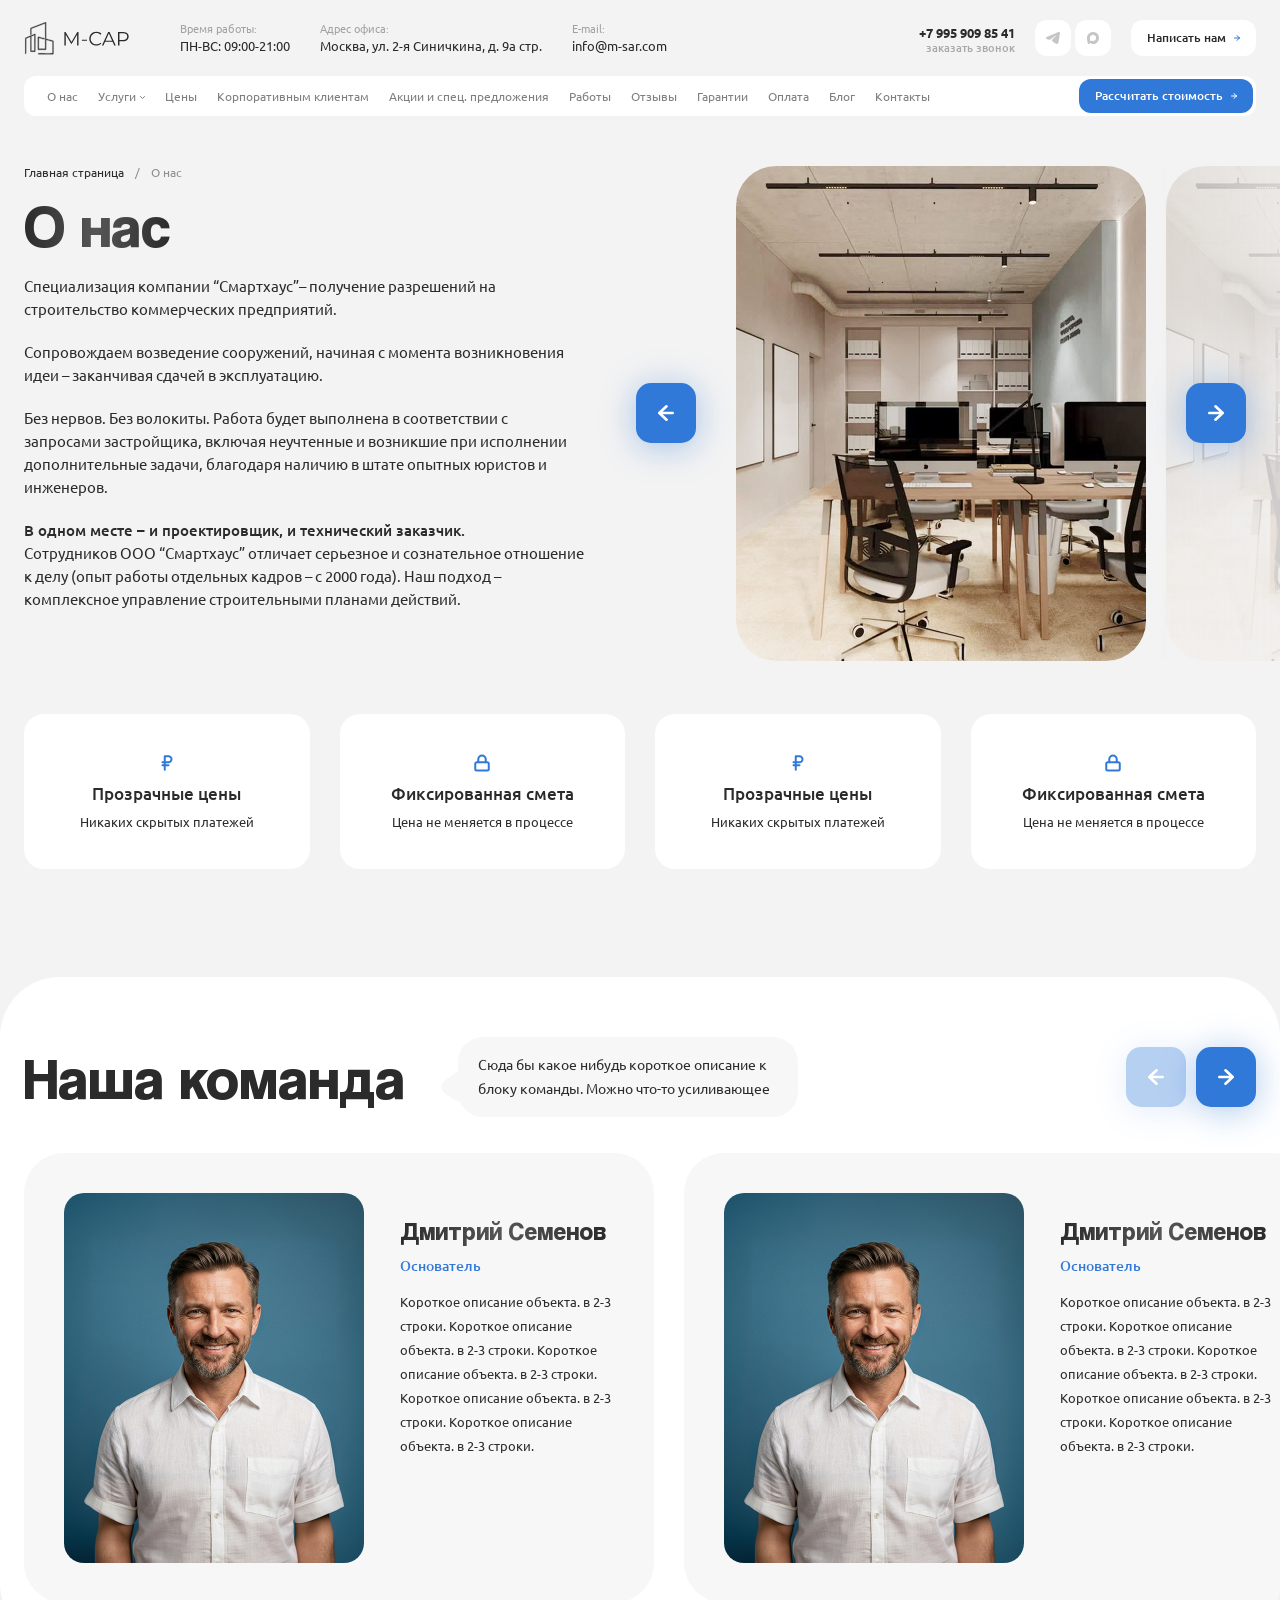
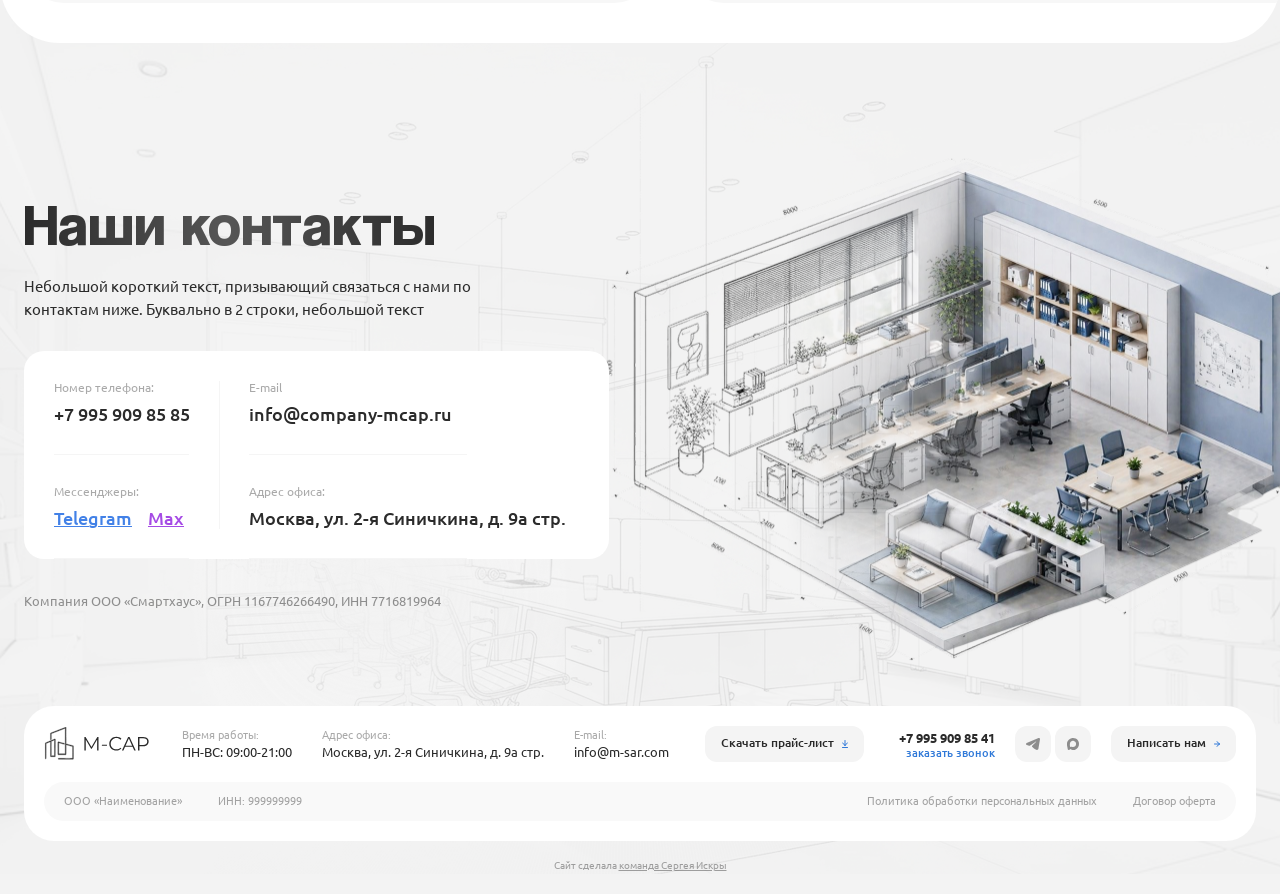
==== commit e53e584c: "Update" ====
--- a/about.html
+++ b/about.html
@@ -31,10 +31,10 @@
 		<link rel="stylesheet" href="css/styles.css">
 		<link rel="stylesheet" href="css/fonts.css">
 
+		<link rel="stylesheet" href="css/response_1439.css" media="print, (max-width: 1439px)">
 		<link rel="stylesheet" href="css/response_1279.css" media="print, (max-width: 1279px)">
 		<link rel="stylesheet" href="css/response_1023.css" media="print, (max-width: 1023px)">
 		<link rel="stylesheet" href="css/response_767.css" media="print, (max-width: 767px)">
-		<link rel="stylesheet" href="css/response_479.css" media="(max-width: 479px)">
 	</head>
 
 	<body>
@@ -43,9 +43,9 @@
 				<header>
 					<div class="cont">
 						<div class="data">
-							<div class="logo">
+							<a href="/" class="logo">
 								<img src="images/logo.svg" alt="">
-							</div>
+							</a>
 
 							<div class="work_time">
 								<div class="label">Время работы:</div>
@@ -83,7 +83,7 @@
 								</a>
 							</div>
 
-							<button class="feedback_btn">
+							<button class="feedback_btn modal_btn" data-modal="feedback_modal">
 								<span>Написать нам</span>
 
 								<svg class="icon"><use xlink:href="images/sprite.svg#ic_arrow_hor"></use></svg>
@@ -105,8 +105,26 @@
 										<svg class="arr"><use xlink:href="images/sprite.svg#ic_arr_ver"></use></svg>
 									</a>
 
-									<div class="sub_menu">
-										<div><a href="/"></a></div>
+									<div class="sub">
+										<div><a href="/">Ремонт офисов</a></div>
+
+										<div><a href="/">Ремонт кафе и ресторанов</a></div>
+
+										<div><a href="/">Ремонт магазинов</a></div>
+
+										<div><a href="/">Ремонт аптек</a></div>
+
+										<div><a href="/">Ремонт торговых центров</a></div>
+
+										<div><a href="/">Ремонт банков</a></div>
+
+										<div><a href="/">Ремонт производственных помещений</a></div>
+
+										<div><a href="/">Ремонт гостиниц</a></div>
+
+										<div><a href="/">Ремонт медицинских учреждений</a></div>
+
+										<div><a href="/">Ремонт салонов красоты</a></div>
 									</div>
 								</div>
 
@@ -177,13 +195,180 @@
 
 				<section class="mob_header">
 					<div class="cont">
-						<div class="logo">
+						<a href="/" class="logo">
 							<img src="images/logo.svg" alt="">
+						</a>
+
+						<div class="messengers">
+							<a href="/" target="_blank" rel="noopener nofollow" class="tg_link">
+								<svg class="icon"><use xlink:href="images/sprite.svg#ic_tg"></use></svg>
+							</a>
+
+							<a href="/" target="_blank" rel="noopener nofollow" class="max_link">
+								<svg class="icon"><use xlink:href="images/sprite.svg#ic_max"></use></svg>
+							</a>
 						</div>
 
 						<button class="mob_menu_btn">
-							<span></span>
+							<svg class="icon"><use xlink:href="images/sprite.svg#ic_menu"></use></svg>
 						</button>
+					</div>
+				</section>
+
+
+				<section class="mob_menu">
+					<div class="data">
+						<button class="close_btn">
+							<svg class="icon"><use xlink:href="images/sprite.svg#ic_close"></use></svg>
+						</button>
+
+						<div class="scroll">
+							<div class="work_time">
+								<div class="label">Время работы:</div>
+
+								<div class="val">ПН-ВС: 09:00-21:00</div>
+							</div>
+
+							<div class="location">
+								<div class="label">Адрес офиса:</div>
+
+								<div class="val">Москва, ул. 2-я Синичкина, д. 9а стр.</div>
+							</div>
+
+							<div class="email">
+								<div class="label">E-mail:</div>
+
+								<div class="val">
+									<a href="mailto:info@m-sar.com">info@m-sar.com</a>
+								</div>
+							</div>
+
+							<div class="contacts">
+								<div class="phone">
+									<div><a href="tel:+7 995 909 85 41">+7 995 909 85 41</a></div>
+
+									<button class="callback_btn">заказать звонок</button>
+								</div>
+
+								<div class="messengers">
+									<a href="/" target="_blank" rel="noopener nofollow" class="tg_link">
+										<svg class="icon"><use xlink:href="images/sprite.svg#ic_tg"></use></svg>
+									</a>
+
+									<a href="/" target="_blank" rel="noopener nofollow" class="max_link">
+										<svg class="icon"><use xlink:href="images/sprite.svg#ic_max"></use></svg>
+									</a>
+								</div>
+							</div>
+
+							<div class="btns">
+								<button class="feedback_btn">
+									<span>Написать нам</span>
+
+									<svg class="icon"><use xlink:href="images/sprite.svg#ic_arrow_hor"></use></svg>
+								</button>
+
+								<a href="/" class="download_btn" download>
+									<span>Прайс-лист</span>
+
+									<svg class="icon"><use xlink:href="images/sprite.svg#ic_download"></use></svg>
+								</a>
+							</div>
+
+							<div class="menu">
+								<div class="item">
+									<a href="/">
+										<span>О нас</span>
+									</a>
+								</div>
+
+								<div class="item">
+									<a href="/" class="sub_link">
+										<span>Услуги</span>
+
+										<svg class="arr"><use xlink:href="images/sprite.svg#ic_arr_ver"></use></svg>
+									</a>
+
+									<div class="sub">
+										<div class="list">
+											<div><a href="/">Ремонт офисов</a></div>
+
+											<div><a href="/">Ремонт кафе и ресторанов</a></div>
+
+											<div><a href="/">Ремонт магазинов</a></div>
+
+											<div><a href="/">Ремонт аптек</a></div>
+
+											<div><a href="/">Ремонт торговых центров</a></div>
+
+											<div><a href="/">Ремонт банков</a></div>
+
+											<div><a href="/">Ремонт производственных помещений</a></div>
+
+											<div><a href="/">Ремонт гостиниц</a></div>
+
+											<div><a href="/">Ремонт медицинских учреждений</a></div>
+
+											<div><a href="/">Ремонт салонов красоты</a></div>
+										</div>
+									</div>
+								</div>
+
+								<div class="item">
+									<a href="/">
+										<span>Цены</span>
+									</a>
+								</div>
+
+								<div class="item">
+									<a href="/">
+										<span>Корпоративным клиентам</span>
+									</a>
+								</div>
+
+								<div class="item">
+									<a href="/">
+										<span>Акции и спец. предложения</span>
+									</a>
+								</div>
+
+								<div class="item">
+									<a href="/">
+										<span>Работы</span>
+									</a>
+								</div>
+
+								<div class="item">
+									<a href="/">
+										<span>Отзывы</span>
+									</a>
+								</div>
+
+								<div class="item">
+									<a href="/">
+										<span>Гарантии</span>
+									</a>
+								</div>
+
+								<div class="item">
+									<a href="/">
+										<span>Оплата</span>
+									</a>
+								</div>
+
+								<div class="item">
+									<a href="/">
+										<span>Блог</span>
+									</a>
+								</div>
+
+								<div class="item">
+									<a href="/">
+										<span>Контакты</span>
+									</a>
+								</div>
+							</div>
+						</div>
 					</div>
 				</section>
 
@@ -443,7 +628,7 @@
 							</div>
 						</div>
 
-						<div class="requisites">Компания ООО «Смартхаус», ОГРН 1167746266490, ИНН 7716819964</div>
+						<div class="requisites">Компания ООО «Смартхаус»,<br> ОГРН 1167746266490,<br> ИНН 7716819964</div>
 					</div>
 
 					<picture class="image">
@@ -464,23 +649,25 @@
 							<img src="images/logo.svg" alt="">
 						</div>
 
-						<div class="work_time">
-							<div class="label">Время работы:</div>
-
-							<div class="val">ПН-ВС: 09:00-21:00</div>
-						</div>
-
-						<div class="location">
-							<div class="label">Адрес офиса:</div>
-
-							<div class="val">Москва, ул. 2-я Синичкина, д. 9а стр.</div>
-						</div>
-
-						<div class="email">
-							<div class="label">E-mail:</div>
-
-							<div class="val">
-								<a href="mailto:info@m-sar.com">info@m-sar.com</a>
+						<div class="info">
+							<div class="work_time">
+								<div class="label">Время работы:</div>
+
+								<div class="val">ПН-ВС: 09:00-21:00</div>
+							</div>
+
+							<div class="location">
+								<div class="label">Адрес офиса:</div>
+
+								<div class="val">Москва, ул. 2-я Синичкина, д. 9а стр.</div>
+							</div>
+
+							<div class="email">
+								<div class="label">E-mail:</div>
+
+								<div class="val">
+									<a href="mailto:info@m-sar.com">info@m-sar.com</a>
+								</div>
 							</div>
 						</div>
 
@@ -535,6 +722,60 @@
 
 			<div class="overlay"></div>
 		</div>
+
+
+		<section class="modal" id="feedback_modal">
+			<div class="title text_gradient">Написать нам</div>
+
+			<div class="desc">Оставьте свое сообщение нам, и мы свяжемся<br> с вами в самое ближайшее время</div>
+
+			<form action="" class="form">
+				<div class="line">
+					<div class="field">
+						<textarea name="" placeholder="Ваш вопрос"></textarea>
+					</div>
+				</div>
+
+				<div class="line">
+					<div class="field">
+						<input type="tel" name="" value="" class="input" placeholder="Номер телефона">
+					</div>
+				</div>
+
+				<div class="line agree">
+					<div class="field">
+						<label class="checkbox">
+							<input type="checkbox" name="agree">
+
+							<div class="check">
+								<svg class="icon"><use xlink:href="images/sprite.svg#ic_check"></use></svg>
+							</div>
+
+							<div>Я согласен на <a href="/" target="_blank">обработку персональных данных</a></div>
+						</label>
+					</div>
+				</div>
+
+				<div class="submit">
+					<button type="submit" class="submit_btn">
+						<span>Отправить заявку</span>
+
+						<svg class="icon"><use xlink:href="images/sprite.svg#ic_arrow_hor"></use></svg>
+					</button>
+				</div>
+			</form>
+		</section>
+
+
+		<section class="modal success" id="success_modal">
+			<div class="icon">
+				<svg><use xlink:href="images/sprite.svg#ic_check"></use></svg>
+			</div>
+
+			<div class="title text_gradient">Заявка отправлена</div>
+
+			<div class="desc">Мы свяжемся с вами в течение дня</div>
+		</section>
 
 
 		<!-- Connecting javascript files -->
--- a/css/styles.css
+++ b/css/styles.css
@@ -26,6 +26,7 @@
     --font_size_xs: 12px;
     --font_size_title: 62px;
     --font_size_title_s: 50px;
+    --font_size_title_xs: 40px;
     --font_family: 'Ubuntu', 'Arial', sans-serif;
     --font_family2: 'Coolvetica', 'Arial', sans-serif;
     --block_head_offset: 30px;
@@ -44,6 +45,7 @@
     --border_radius_l: 30px;
     --border_radius: 20px;
     --border_radius_s: 12px;
+    --border_radius_xs: 8px;
     --zero_px: calc(0 * 1px);
 }
 
@@ -146,13 +148,9 @@
 
     & > .main
     {
-        position: relative;
-
         display: flex;
         flex: 1 0 auto;
         flex-direction: column;
-
-        z-index: 3;
     }
 }
 
@@ -185,64 +183,24 @@
 
 
 
-.content_flex.row,
-.content_flex > .cont.row
-{
-    display: flex;
-    align-content: stretch;
-    align-items: stretch;
-    flex-wrap: wrap;
-    justify-content: space-between;
-}
-
-
-.content_flex .content
-{
-    position: relative;
-
-    display: flex;
-    flex-direction: column;
-
-    width: calc(100% - var(--sidebar_width) - var(--cont_padding));
-
-    gap: var(--outside_gap_s);
-}
-
-
-
 .block
 {
     margin-bottom: var(--outside_gap);
 }
 
-.block.small_m
+
+
+.modal_btn
 {
-    margin-bottom: var(--outside_gap_s);
+    & > *
+    {
+        pointer-events: none;
+    }
 }
 
-.block.no_m
-{
-    margin-bottom: 0;
-}
-
-.block.bg
-{
-    padding-block: var(--outside_gap);
-
-    background: var(--bg_grey);
-}
-
-
-
-.modal_btn > *
-{
-    pointer-events: none;
-}
-
-
-
-img.cover,
-video.cover
+
+
+img.cover
 {
     display: block;
 
@@ -253,7 +211,6 @@
 
     object-fit: cover;
 }
-
 
 
 .overlay
@@ -267,7 +224,7 @@
     width: 100%;
     height: 100%;
 
-    z-index: 100;
+    z-index: 99;
 
     opacity: .6;
     background: var(--dark_color);
@@ -280,14 +237,14 @@
 --------------*/
 .fancybox__container
 {
-    --fancybox-backdrop-bg: var(--dark_color);
+    --fancybox-backdrop-bg: rgba(43, 43, 43, .6);
     --f-close-button-width: 40px;
     --f-close-button-height: 40px;
     --f-close-border-radius: 0;
-    --f-close-button-color: var(--dark_color);
-    --f-close-button-hover-color: var(--dark_color);
-    --f-close-button-svg-width: 24px;
-    --f-close-button-svg-height: 24px;
+    --f-close-button-color: var(--primary_color);
+    --f-close-button-hover-color: var(--primary_color);
+    --f-close-button-svg-width: 20px;
+    --f-close-button-svg-height: 20px;
     --f-close-button-svg-stroke-width: 1;
     --f-close-button-bg: transparent;
     --f-close-button-hover-bg: transparent;
@@ -305,8 +262,18 @@
 
 .f-button.is-close-button
 {
-    top: 0;
-    right: 0;
+    top: var(--inner_gap);
+    right: var(--inner_gap);
+
+    transition: .2s linear;
+
+    opacity: .2;
+
+
+    &:hover
+    {
+        opacity: 1;
+    }
 }
 
 
@@ -318,14 +285,54 @@
 {
     position: absolute;
     top: 0;
-    right: 0;
+    right: 50%;
 
     display: block;
 
     height: 100%;
+    margin-right: -1024px;
 
     z-index: 1;
     pointer-events: none;
+
+
+    &.top
+    {
+        width: 100%;
+        min-width: 1920px;
+        height: auto;
+        margin: 0;
+
+        transform: translateX(50%);
+
+
+        img
+        {
+            width: 100%;
+            height: auto;
+        }
+    }
+
+
+    &.bottom
+    {
+        top: auto;
+        bottom: 0;
+
+        width: 100%;
+        min-width: 1920px;
+        height: auto;
+        margin: 0;
+
+        transform: translateX(50%);
+
+
+        img
+        {
+            width: 100%;
+            height: auto;
+        }
+    }
 
 
     img
@@ -500,6 +507,103 @@
 
 
 
+/*---------------
+    Accordion
+---------------*/
+.accordion_item
+{
+    border-radius: 25px;
+    background: var(--light_color);
+
+
+    .head
+    {
+        display: flex;
+        align-content: center;
+        align-items: center;
+        flex-wrap: nowrap;
+        justify-content: space-between;
+
+        padding-block: 23px;
+        padding-inline: var(--block_padding) 23px;
+
+        cursor: pointer;
+
+        gap: var(--inner_gap);
+
+
+        .title
+        {
+            font-family: var(--font_family2);
+            font-size: 30px;
+            font-weight: 700;
+        }
+
+
+        .icon
+        {
+            display: flex;
+            align-content: center;
+            align-items: center;
+            flex-wrap: wrap;
+            justify-content: center;
+
+            width: 54px;
+            min-width: 54px;
+
+            color: var(--light_color);
+            border-radius: var(--border_radius_s);
+            background: var(--primary_color);
+
+            aspect-ratio: 1 / 1;
+
+
+            svg
+            {
+                display: block;
+
+                width: 16px;
+
+                transition: .2s linear;
+
+                aspect-ratio: 1 / 1;
+            }
+        }
+    }
+
+
+    .data
+    {
+        display: none;
+
+        padding-block: 0 23px;
+        padding-inline: var(--block_padding) 23px;
+    }
+
+
+    &.active
+    {
+        .head
+        {
+            .icon
+            {
+                svg
+                {
+                    transform: rotate(180deg);
+                }
+            }
+        }
+    }
+}
+
+
+.accordion_item + .accordion_item
+{
+    margin-top: 20px;
+}
+
+
+
 /*------------
     Header
 ------------*/
@@ -708,6 +812,8 @@
 
             width: 36px;
 
+            transition: .2s linear;
+
             color: #c5c5c5;
             border-radius: var(--border_radius_s);
             background: var(--light_color);
@@ -739,6 +845,13 @@
                     height: 12px;
                 }
             }
+
+
+            &:hover
+            {
+                color: var(--light_color);
+                background: var(--primary_color);
+            }
         }
     }
 
@@ -758,6 +871,8 @@
         font-size: var(--font_size_xs);
         font-weight: 500;
 
+        transition: .2s linear;
+
         color: #292929;
         border-radius: var(--border_radius_s);
         background: var(--light_color);
@@ -777,9 +892,180 @@
 
             width: 6px;
 
+            transition: color .2s linear;
+
             color: var(--primary_color);
 
             aspect-ratio: 1 / 1;
+        }
+
+
+        &:hover
+        {
+            color: var(--light_color);
+            background: var(--primary_color);
+
+
+            .icon
+            {
+                color: var(--light_color);
+            }
+        }
+    }
+
+
+    .menu
+    {
+        display: flex;
+        align-content: flex-start;
+        align-items: flex-start;
+        flex-wrap: wrap;
+        justify-content: flex-start;
+
+        padding-inline: var(--inner_gap);
+
+        gap: var(--inner_gap);
+
+
+        .item
+        {
+            position: relative;
+
+
+            & > a
+            {
+                display: flex;
+                align-content: center;
+                align-items: center;
+                flex-wrap: wrap;
+                justify-content: center;
+
+                min-height: 34px;
+
+                font-size: var(--font_size_xs);
+
+                transition: .2s linear;
+                text-decoration: none;
+
+                opacity: .6;
+                color: #292929;
+
+                gap: var(--inner_gap_xxxs);
+
+
+                .arr
+                {
+                    display: block;
+
+                    width: 5px;
+                    height: 3px;
+                    margin-top: 2px;
+                }
+
+
+                &.active
+                {
+                    opacity: 1;
+                    color: var(--primary_color);
+                }
+            }
+
+
+            &:hover > a
+            {
+                opacity: 1;
+                color: var(--primary_color);
+            }
+
+
+            @media (hover: hover) and (pointer: fine)
+            {
+                &:hover
+                {
+                    .sub
+                    {
+                        visibility: visible;
+
+                        pointer-events: auto;
+
+                        opacity: 1;
+                    }
+                }
+            }
+        }
+
+
+        .sub
+        {
+            position: absolute;
+            top: 100%;
+            left: -15px;
+
+            visibility: hidden;
+
+            min-width: 100%;
+            margin-top: var(--inner_gap_xxs);
+            padding: 5px;
+
+            z-index: 9;
+            transition: .2s linear;
+            pointer-events: none;
+
+            opacity: 0;
+            border-radius: 15px;
+            background: var(--light_color);
+            box-shadow: 0 10px 25px 0 rgba(0, 0, 0, .10);
+
+
+            &.show
+            {
+                visibility: visible;
+
+                pointer-events: auto;
+
+                opacity: 1;
+            }
+
+
+            &:before
+            {
+                position: absolute;
+                bottom: 100%;
+                left: 0;
+
+                display: block;
+
+                width: 100%;
+                height: var(--inner_gap_xxs);
+
+                content: '';
+            }
+
+
+            a
+            {
+                display: block;
+
+                padding-block: var(--inner_gap_xxs);
+                padding-inline: 10px;
+
+                font-size: var(--font_size_xs);
+
+                transition: .2s linear;
+                white-space: nowrap;
+                text-decoration: none;
+
+                color: rgba(41, 41, 41, .5);
+                border-radius: 10px;
+
+
+                &:hover,
+                &.active
+                {
+                    color: var(--primary_color);
+                    background: rgba(48, 121, 216, .05);
+                }
+            }
         }
     }
 
@@ -826,25 +1112,67 @@
 
 
 
-.menu
+/*-----------------
+    Mob. header
+-----------------*/
+.mob_header
 {
-    display: flex;
-    align-content: flex-start;
-    align-items: flex-start;
-    flex-wrap: wrap;
-    justify-content: flex-start;
-
-    padding-inline: var(--inner_gap);
-
-    gap: var(--inner_gap);
-
-
-    .item
-    {
-        position: relative;
-
-
-        & > a
+    position: relative;
+
+    display: none;
+
+    padding-block: var(--inner_gap) 0;
+
+    z-index: 3;
+
+
+    .cont
+    {
+        display: flex;
+        align-content: center;
+        align-items: center;
+        flex-wrap: wrap;
+        justify-content: space-between;
+
+        gap: 10px;
+    }
+
+
+    .logo
+    {
+        display: block;
+
+        margin-right: auto;
+
+        text-decoration: none;
+
+        color: currentColor;
+
+
+        img
+        {
+            display: block;
+
+            width: 132px;
+            height: 40px;
+        }
+    }
+
+
+    .messengers
+    {
+        display: flex;
+        align-content: center;
+        align-items: center;
+        flex-wrap: wrap;
+        justify-content: flex-start;
+
+        margin-left: var(--inner_gap_l);
+
+        gap: var(--inner_gap_xxxs);
+
+
+        a
         {
             display: flex;
             align-content: center;
@@ -852,28 +1180,569 @@
             flex-wrap: wrap;
             justify-content: center;
 
-            font-size: var(--font_size_xs);
+            width: 45px;
 
             transition: .2s linear;
+
+            color: #c5c5c5;
+            border-radius: 15px;
+            background: var(--light_color);
+
+            aspect-ratio: 1 / 1;
+
+
+            .icon
+            {
+                display: block;
+            }
+
+
+            &.tg_link
+            {
+                .icon
+                {
+                    width: 19px;
+                    height: 16px;
+                }
+            }
+
+
+            &.max_link
+            {
+                .icon
+                {
+                    width: 18px;
+                    height: 18px;
+                }
+            }
+
+
+            &:hover
+            {
+                color: var(--light_color);
+                background: var(--primary_color);
+            }
+        }
+    }
+
+
+    .mob_menu_btn
+    {
+        display: flex;
+        align-content: center;
+        align-items: center;
+        flex-wrap: wrap;
+        justify-content: center;
+
+        width: 45px;
+        margin-left: 5px;
+
+        color: var(--primary_color);
+        border-radius: 15px;
+        background: var(--light_color);
+
+        aspect-ratio: 1 / 1;
+
+
+        .icon
+        {
+            display: block;
+
+            width: 21px;
+            height: 16px;
+        }
+    }
+}
+
+
+
+/*---------------
+    Mob. menu
+---------------*/
+.mob_menu
+{
+    position: fixed;
+    top: 0;
+    left: 100%;
+
+    display: flex;
+    flex-direction: column;
+
+    width: 100%;
+    height: 100%;
+    min-height: -moz-available;
+    min-height: -webkit-fill-available;
+    min-height:         fill-available;
+    padding: 10px;
+
+    z-index: 100;
+    transition: transform .3s linear;
+
+
+    &.show
+    {
+        transform: translateX(-100%);
+    }
+
+
+    .data
+    {
+        position: relative;
+
+        display: flex;
+        flex-direction: column;
+
+        height: 100%;
+
+        border-radius: 25px;
+        background: var(--light_color);
+    }
+
+
+    .close_btn
+    {
+        position: absolute;
+        top: 15px;
+        right: 15px;
+
+        display: flex;
+        align-content: center;
+        align-items: center;
+        flex-wrap: wrap;
+        justify-content: center;
+
+        width: 45px;
+
+        z-index: 10;
+
+        color: var(--primary_color);
+        border-radius: 15px;
+        background: #f4f4f4;
+
+        aspect-ratio: 1 / 1;
+
+
+        .icon
+        {
+            display: block;
+
+            width: 15px;
+
+            aspect-ratio: 1 / 1;
+        }
+    }
+
+
+    .scroll
+    {
+        display: flex;
+        overflow: auto;
+        flex-direction: column;
+
+        height: 100%;
+        padding-block: 80px var(--block_padding_l);
+        padding-inline: var(--block_padding_l);
+
+        overscroll-behavior-y: contain;
+    }
+
+
+    .work_time
+    {
+        display: flex;
+        flex-direction: column;
+
+        color: #292929;
+
+        gap: var(--inner_gap_xxxs);
+
+
+        .label
+        {
+            font-size: calc(var(--font_size_xs) - 1px);
+
+            opacity: .4;
+        }
+
+
+        .val
+        {
+            font-size: calc(var(--font_size_s) - 1px);
+        }
+    }
+
+
+    .location
+    {
+        display: flex;
+        flex-direction: column;
+
+        margin-top: 25px;
+
+        color: #292929;
+
+        gap: var(--inner_gap_xxxs);
+
+
+        .label
+        {
+            font-size: calc(var(--font_size_xs) - 1px);
+
+            opacity: .4;
+        }
+
+
+        .val
+        {
+            font-size: calc(var(--font_size_s) - 1px);
+        }
+    }
+
+
+    .email
+    {
+        display: flex;
+        flex-direction: column;
+
+        margin-top: 25px;
+
+        color: #292929;
+
+        gap: var(--inner_gap_xxxs);
+
+
+        .label
+        {
+            font-size: calc(var(--font_size_xs) - 1px);
+
+            opacity: .4;
+        }
+
+
+        .val
+        {
+            font-size: calc(var(--font_size_s) - 1px);
+
+
+            a
+            {
+                white-space: nowrap;
+                text-decoration: none;
+
+                color: currentColor;
+            }
+        }
+    }
+
+
+    .contacts
+    {
+        display: flex;
+        align-content: center;
+        align-items: center;
+        flex-wrap: wrap;
+        justify-content: space-between;
+
+        margin-top: 25px;
+    }
+
+
+    .phone
+    {
+        display: flex;
+        align-content: flex-end;
+        align-items: flex-end;
+        flex-direction: column;
+
+        text-align: right;
+
+        gap: 1px;
+
+
+        a
+        {
+            font-weight: 700;
+
+            white-space: nowrap;
             text-decoration: none;
 
-            opacity: .6;
-            color: #292929;
-
-            gap: var(--inner_gap_xxxs);
-
-
-            .arr
+            color: currentColor;
+        }
+
+
+        .callback_btn
+        {
+            width: fit-content;
+
+            font-size: calc(var(--font_size_xs) - 1px);
+            font-weight: 500;
+
+            color: var(--primary_color);
+        }
+    }
+
+
+    .messengers
+    {
+        display: flex;
+        align-content: center;
+        align-items: center;
+        flex-wrap: wrap;
+        justify-content: flex-start;
+
+        gap: var(--inner_gap_xxxs);
+
+
+        a
+        {
+            display: flex;
+            align-content: center;
+            align-items: center;
+            flex-wrap: wrap;
+            justify-content: center;
+
+            width: 45px;
+
+            transition: .2s linear;
+
+            color: #8d8d8d;
+            border-radius: var(--border_radius_s);
+            background: #f4f4f4;
+
+            aspect-ratio: 1 / 1;
+
+
+            .icon
             {
                 display: block;
-
-                width: 5px;
-                height: 3px;
-                margin-top: 2px;
-            }
-
-
-            &.active
+            }
+
+
+            &.tg_link
+            {
+                .icon
+                {
+                    width: 16px;
+                    height: 14px;
+                }
+            }
+
+
+            &.max_link
+            {
+                .icon
+                {
+                    width: 14px;
+                    height: 14px;
+                }
+            }
+
+
+            &:hover
+            {
+                color: var(--light_color);
+                background: var(--primary_color);
+            }
+        }
+    }
+
+
+    .btns
+    {
+        display: flex;
+        align-content: center;
+        align-items: center;
+        flex-wrap: wrap;
+        justify-content: space-between;
+
+        margin-top: 25px;
+    }
+
+
+    .feedback_btn
+    {
+        display: flex;
+        align-content: center;
+        align-items: center;
+        flex-wrap: wrap;
+        justify-content: center;
+
+        width: calc(50% - 3px);
+        height: 45px;
+        padding-inline: var(--inner_gap_s);
+
+        font-size: var(--font_size_xs);
+        font-weight: 500;
+
+        transition: .2s linear;
+
+        color: #292929;
+        border-radius: var(--border_radius_s);
+        background: #f4f4f4;
+
+        gap: var(--inner_gap_xxs);
+
+
+        span
+        {
+            margin-bottom: 2px;
+        }
+
+
+        .icon
+        {
+            display: block;
+
+            width: 6px;
+
+            transition: color .2s linear;
+
+            color: var(--primary_color);
+
+            aspect-ratio: 1 / 1;
+        }
+
+
+        &:hover
+        {
+            color: var(--light_color);
+            background: var(--primary_color);
+
+
+            .icon
+            {
+                color: var(--light_color);
+            }
+        }
+    }
+
+
+    .download_btn
+    {
+        display: flex;
+        align-content: center;
+        align-items: center;
+        flex-wrap: wrap;
+        justify-content: center;
+
+        width: calc(50% - 3px);
+        height: 45px;
+        padding-inline: var(--inner_gap_s);
+
+        font-size: var(--font_size_xs);
+        font-weight: 500;
+
+        transition: .2s linear;
+        text-decoration: none;
+
+        color: #292929;
+        border-radius: var(--border_radius_s);
+        background: #f4f4f4;
+
+        gap: var(--inner_gap_xxs);
+
+
+        span
+        {
+            margin-bottom: 2px;
+        }
+
+
+        .icon
+        {
+            display: block;
+
+            width: 6px;
+            height: 8px;
+
+            transition: color .2s linear;
+
+            color: var(--primary_color);
+        }
+
+
+        &:hover
+        {
+            color: var(--light_color);
+            background: var(--primary_color);
+
+
+            .icon
+            {
+                color: var(--light_color);
+            }
+        }
+    }
+
+
+    .menu
+    {
+        display: flex;
+        flex-direction: column;
+
+        margin-top: var(--block_padding_l);
+        padding-top: var(--block_padding_l);
+
+        border-top: 1px solid #f0f0f0;
+
+        gap: 25px;
+
+
+        .item
+        {
+            position: relative;
+
+
+            & > a
+            {
+                display: flex;
+                align-content: center;
+                align-items: center;
+                flex-wrap: wrap;
+                justify-content: space-between;
+
+                font-size: calc(var(--font_size_l) - 1px);
+
+                transition: .2s linear;
+                text-decoration: none;
+
+                opacity: .6;
+                color: #292929;
+
+                gap: var(--inner_gap_xxxs);
+
+
+                .arr
+                {
+                    display: block;
+
+                    width: 8px;
+                    height: 5px;
+                    margin-top: 2px;
+
+                    transition: .2s linear;
+
+                    color: var(--primary_color);
+                }
+
+
+                &.active
+                {
+                    opacity: 1;
+                    color: var(--primary_color);
+
+
+                    .arr
+                    {
+                        margin-top: 0;
+
+                        transform: rotate(180deg);
+                    }
+                }
+            }
+
+
+            &:hover > a
             {
                 opacity: 1;
                 color: var(--primary_color);
@@ -881,162 +1750,52 @@
         }
 
 
-        &:hover > a
-        {
-            opacity: 1;
-            color: var(--primary_color);
-        }
-    }
-}
-
-
-
-/*-----------------
-    Mob. header
------------------*/
-.mob_header
-{
-    position: sticky;
-    top: 0;
-
-    display: none;
-
-    width: 100%;
-    padding-block: var(--inner_gap);
-
-    z-index: 9;
-
-    background: var(--bg);
-}
-
-
-.mob_header .cont
-{
-    display: flex;
-    align-content: center;
-    align-items: center;
-    flex-wrap: wrap;
-    justify-content: space-between;
-}
-
-
-
-.mob_header .logo
-{
-    display: block;
-
-    margin-right: auto;
-
-    text-decoration: none;
-
-    color: currentColor;
-}
-
-
-.mob_header .logo img
-{
-    display: block;
-
-    width: 100px;
-    height: 60px;
-}
-
-
-
-.mob_header .mob_menu_btn
-{
-    display: flex;
-    align-content: center;
-    align-items: center;
-    flex-wrap: wrap;
-    justify-content: center;
-
-    width: 40px;
-    margin-left: var(--inner_gap);
-
-    aspect-ratio: 1 / 1;
-}
-
-
-.mob_header .mob_menu_btn span
-{
-    position: relative;
-
-    display: block;
-
-    width: 24px;
-    height: 2px;
-
-    transition: background .2s linear;
-
-    background: currentColor;
-}
-
-
-.mob_header .mob_menu_btn span:before,
-.mob_header .mob_menu_btn span:after
-{
-    position: absolute;
-    top: -8px;
-    left: 0;
-
-    display: block;
-
-    width: 100%;
-    height: 100%;
-
-    content: '';
-    transition: background .2s linear;
-
-    background: currentColor;
-}
-
-
-.mob_header .mob_menu_btn span:after
-{
-    top: 8px;
-}
-
-
-.mob_header .mob_menu_btn.active span
-{
-    background: transparent;
-}
-
-
-.mob_header .mob_menu_btn.active span:before
-{
-    top: 0;
-
-    transform: rotate(-45deg);
-}
-
-
-.mob_header .mob_menu_btn.active span:after
-{
-    top: 0;
-
-    transform: rotate(45deg);
-}
-
-
-
-/*-------------
-    Sidebar
--------------*/
-aside
-{
-    position: relative;
-
-    display: flex;
-    flex-direction: column;
-
-    width: var(--sidebar_width);
-    max-width: 100%;
-
-    z-index: 3;
-
-    gap: var(--block_padding);
+        .sub
+        {
+            display: none;
+
+            padding: 25px 0 0 30px;
+
+
+            .list
+            {
+                display: flex;
+                flex-direction: column;
+
+                gap: 25px;
+            }
+
+
+            a
+            {
+                display: block;
+
+                font-size: calc(var(--font_size_l) - 1px);
+
+                transition: .2s linear;
+                text-decoration: none;
+
+                opacity: .6;
+                color: #292929;
+
+                gap: var(--inner_gap_xxxs);
+
+
+                &.active
+                {
+                    opacity: 1;
+                    color: var(--primary_color);
+                }
+            }
+
+
+            &:hover > a
+            {
+                opacity: 1;
+                color: var(--primary_color);
+            }
+        }
+    }
 }
 
 
@@ -1046,8 +1805,12 @@
 ---------------*/
 .page_head
 {
+    position: relative;
+
     margin-bottom: var(--block_padding_l);
     padding-top: var(--block_padding_l);
+
+    z-index: 3;
 
 
     &.s_m
@@ -1090,7 +1853,7 @@
         font-family: var(--font_family2);
         font-size: var(--font_size_title);
         font-weight: 700;
-        line-height: 1;
+        line-height: 1.2;
     }
 
 
@@ -1231,22 +1994,31 @@
     margin-bottom: var(--block_head_offset);
 
     gap: var(--inner_gap);
-}
-
-
-.block_head .title
-{
-    width: fit-content;
-
-    font-family: var(--font_family2);
-    font-size: var(--font_size_title);
-    font-weight: 700;
-    line-height: calc(100% + 4px);
-
-
-    &.small
-    {
-        font-size: var(--font_size_title_s);
+
+
+    &.center
+    {
+        align-content: center;
+        align-items: center;
+
+        text-align: center;
+    }
+
+
+    .title
+    {
+        width: fit-content;
+
+        font-family: var(--font_family2);
+        font-size: var(--font_size_title);
+        font-weight: 700;
+        line-height: calc(100% + 4px);
+
+
+        &.small
+        {
+            font-size: var(--font_size_title_s);
+        }
     }
 }
 
@@ -1257,277 +2029,408 @@
 ------------------*/
 .form
 {
-    --form_border_color: #000;
-    --form_border_color_focus: #000;
-    --form_border_radius: 3px;
+    --form_border_color: #2269c5;
+    --form_border_color_focus: var(--light_color);
+    --form_border_radius: var(--border_radius);
     --form_error_color: red;
-    --form_bg_color: #fff;
-    --form_placeholder_color: #ccc;
-    --form_label_width: 200px;
-    --form_columns_gap: 20px;
-    --form_line_gap: 20px;
-    --form_label_gap: 8px;
-    --form_input_height: 40px;
-    --form_input_padding_inline: 15px;
-    --form_textarea_height: 120px;
-    --form_textarea_padding_block: 15px;
-    --form_textarea_padding_inline: 15px;
-}
-
-
-.form ::-webkit-input-placeholder
-{
-    color: var(--form_placeholder_color);
-}
-
-.form :-moz-placeholder
-{
-    color: var(--form_placeholder_color);
-}
-
-.form ::-moz-placeholder
-{
-    opacity: 1;
-    color: var(--form_placeholder_color);
-}
-
-.form :-ms-input-placeholder
-{
-    color: var(--form_placeholder_color);
-}
-
-
-.form .columns
-{
-    display: flex;
-    align-content: flex-start;
-    align-items: flex-start;
-    flex-wrap: wrap;
-    justify-content: flex-start;
-
-    margin-left: calc(var(--form_columns_gap) * -1);
-}
-
-
-.form .columns > *
-{
-    width: calc(50% - var(--form_columns_gap));
-    margin-left: var(--form_columns_gap);
-}
-
-
-.form .columns > *.width1of3
-{
-    width: calc(33.333% - var(--form_columns_gap));
-}
-
-.form .columns > *.width2of3
-{
-    width: calc(66.666% - var(--form_columns_gap));
-}
-
-
-.form .line
-{
-    margin-bottom: var(--form_line_gap);
-}
-
-
-.form .line.row .label
-{
-    display: flex;
-    flex-direction: column;
-    justify-content: center;
-
-    width: var(--form_label_width);
-    max-width: 100%;
-    min-height: var(--form_input_height);
-    margin: 0;
-    padding-right: var(--inner_gap_s);
-}
-
-
-.form .line.row .field
-{
-    width: calc(100% - var(--form_label_width));
-    margin-left: auto;
-}
-
-
-.form .label
-{
-    margin-bottom: var(--form_label_gap);
-}
-
-
-.form .field
-{
-    position: relative;
-}
-
-
-.form .input
-{
-    display: block;
-
-    width: 100%;
-    height: var(--form_input_height);
-    padding-inline: var(--form_input_padding_inline);
-
-    font-family: var(--font_family);
-    font-size: var(--font_size);
-
-    transition: border-color .2s linear;
-
-    color: var(--dark_color);
-    border: 1px solid var(--form_border_color);
-    border-radius: var(--form_border_radius);
-    background: var(--form_bg_color);
-}
-
-.form .input:-webkit-autofill
-{
-    -webkit-box-shadow: inset 0 0 0 50px var(--form_bg_color) !important;
-}
-
-
-.form textarea
-{
-    display: block;
-
-    width: 100%;
-    height: var(--form_textarea_height);
-    padding-block: var(--form_textarea_padding_block);
-    padding-inline: var(--form_textarea_padding_inline);
-
-    font-family: var(--font_family);
-    font-size: var(--font_size);
-
-    resize: none;
-    transition: border-color .2s linear;
-
-    color: var(--dark_color);
-    border: 1px solid var(--form_border_color);
-    border-radius: var(--form_border_radius);
-    background: var(--form_bg_color);
-
-    --custom_scroll_width: 4px;
-    --custom_scroll_height: 4px;
-}
-
-
-.form .input:focus,
-.form textarea:focus
-{
-    border-color: var(--form_border_color_focus);
-}
-
-
-.form .error
-{
-    border-color: var(--form_error_color);
-}
-
-
-.form .error_text
-{
-    margin-top: 4px;
-
-    color: var(--form_error_color);
-
-    size: var(--font_size_s);
-}
-
-
-.form .checkbox
-{
-    position: relative;
-
-    display: block;
-
-    min-height: 20px;
-    padding-left: 30px;
-
-    cursor: pointer;
-}
-
-
-.form .checkbox input
-{
-    display: none;
-}
-
-
-.form .checkbox .check
-{
-    position: absolute;
-    top: 0;
-    left: 0;
-
-    display: flex;
-    align-content: center;
-    align-items: center;
-    flex-wrap: wrap;
-    justify-content: center;
-
-    width: 20px;
-    height: 20px;
-
-    transition: .2s linear;
-
-    border: 1px solid var(--form_border_color);
-    border-radius: var(--form_border_radius);
-    background: var(--form_bg_color);
-}
-
-
-.form .checkbox .check .icon
-{
-    display: block;
-
-    width: 14px;
-    height: 7px;
-
-    transition: opacity .2s linear;
-
-    opacity: 0;
-}
-
-
-.form .checkbox input:checked ~ .check .icon
-{
-    opacity: 1;
-}
-
-
-.form .submit
-{
-    display: flex;
-    align-content: center;
-    align-items: center;
-    flex-wrap: wrap;
-    justify-content: flex-start;
-
-    padding-top: 10px;
-}
-
-
-.form .submit_btn
-{
-    max-width: 100%;
-    height: var(--form_textarea_height);
-    padding-inline: var(--inner_gap);
-
-    transition: background .2s linear;
-
-    border-radius: var(--form_border_radius);
-    background: var(--primary_color);
-}
-
-
-.form .submit_btn:hover
-{
-    background: var(--secondary_color);
+    --form_bg_color: #2269c5;
+    --form_placeholder_color: #98c5ff;
+    --form_line_gap: 10px;
+    --form_label_gap: var(--inner_gap_s);
+    --form_input_height: 60px;
+    --form_input_padding_inline: var(--inner_gap);
+    --form_textarea_height: 90px;
+    --form_textarea_padding_block: var(--inner_gap);
+    --form_textarea_padding_inline: var(--inner_gap);
+
+
+    ::-webkit-input-placeholder
+    {
+        color: var(--form_placeholder_color);
+    }
+
+    :-moz-placeholder
+    {
+        color: var(--form_placeholder_color);
+    }
+
+    ::-moz-placeholder
+    {
+        opacity: 1;
+        color: var(--form_placeholder_color);
+    }
+
+    :-ms-input-placeholder
+    {
+        color: var(--form_placeholder_color);
+    }
+
+
+    .type
+    {
+        .grid_row
+        {
+            --items_per_line: 2;
+            --gap_x: var(--form_line_gap);
+            --gap_y: var(--form_line_gap);
+        }
+
+
+        label
+        {
+            display: block;
+
+            cursor: pointer;
+
+
+            input
+            {
+                display: none;
+            }
+
+
+            div
+            {
+                display: flex;
+                align-content: center;
+                align-items: center;
+                flex-wrap: wrap;
+                justify-content: center;
+
+                height: var(--form_input_height);
+                padding-inline: var(--form_input_padding_inline);
+
+                transition: .2s linear;
+                text-align: center;
+
+                color: #98c5ff;
+                border: 2px solid var(--form_border_color);
+                border-radius: var(--form_border_radius);
+                background: var(--form_bg_color);
+
+                gap: var(--inner_gap_xxs);
+            }
+
+
+            .icon
+            {
+                display: none;
+
+                width: 12px;
+                height: 8px;
+            }
+
+
+            span
+            {
+                max-width: calc(100% - 12px - var(--inner_gap_xxs));
+                margin-bottom: 2px;
+            }
+
+
+            input:checked + div
+            {
+                color: var(--light_color);
+                border-color: var(--form_border_color_focus);
+
+
+                .icon
+                {
+                    display: block;
+                }
+            }
+        }
+    }
+
+
+    .line
+    {
+        margin-bottom: var(--form_line_gap);
+    }
+
+
+    .label
+    {
+        margin-bottom: var(--form_label_gap);
+
+        font-weight: 500;
+
+        text-align: center;
+    }
+
+
+    .field
+    {
+        position: relative;
+    }
+
+
+    .input
+    {
+        display: block;
+
+        width: 100%;
+        height: var(--form_input_height);
+        padding-inline: var(--form_input_padding_inline);
+
+        font-family: var(--font_family);
+        font-size: var(--font_size);
+
+        transition: border-color .2s linear;
+        text-align: center;
+
+        color: var(--light_color);
+        border: 2px solid var(--form_border_color);
+        border-radius: var(--form_border_radius);
+        background: var(--form_bg_color);
+
+
+        &:-webkit-autofill
+        {
+            -webkit-box-shadow: inset 0 0 0 50px var(--form_bg_color) !important;
+        }
+
+
+        &:focus
+        {
+            border-color: var(--form_border_color_focus);
+        }
+
+
+        &.error
+        {
+            border-color: var(--form_error_color);
+        }
+    }
+
+
+    textarea
+    {
+        display: block;
+
+        width: 100%;
+        height: var(--form_textarea_height);
+        padding-block: var(--form_textarea_padding_block);
+        padding-inline: var(--form_textarea_padding_inline);
+
+        font-family: var(--font_family);
+        font-size: var(--font_size);
+
+        resize: none;
+        transition: border-color .2s linear;
+        text-align: center;
+
+        color: var(--light_color);
+        border: 2px solid var(--form_border_color);
+        border-radius: var(--form_border_radius);
+        background: var(--form_bg_color);
+
+        --custom_scroll_width: 4px;
+        --custom_scroll_height: 4px;
+
+
+        &:focus
+        {
+            border-color: var(--form_border_color_focus);
+        }
+
+
+        &.error
+        {
+            border-color: var(--form_error_color);
+        }
+    }
+
+
+    .error_text
+    {
+        margin-top: 4px;
+
+        color: var(--form_error_color);
+
+        size: var(--font_size_s);
+    }
+
+
+    .area
+    {
+        padding-block: var(--inner_gap);
+
+
+        .field
+        {
+            display: flex;
+            align-content: stretch;
+            align-items: stretch;
+            flex-wrap: wrap;
+            justify-content: space-between;
+        }
+
+
+        .btn
+        {
+            display: flex;
+            align-content: center;
+            align-items: center;
+            flex-wrap: wrap;
+            justify-content: center;
+
+            width: var(--form_input_height);
+
+            color: var(--primary_color);
+            border-radius: var(--border_radius_s);
+            background: var(--light_color);
+
+            aspect-ratio: 1 / 1;
+
+
+            .icon
+            {
+                display: block;
+
+                width: 20px;
+
+                aspect-ratio: 1 / 1;
+            }
+        }
+
+
+        .input
+        {
+            width: calc(100% - var(--form_input_height) * 2 - var(--form_line_gap) * 2);
+        }
+    }
+
+
+    .agree
+    {
+        padding-top: var(--form_line_gap);
+    }
+
+
+    .checkbox
+    {
+        position: relative;
+
+        display: block;
+
+        min-height: 15px;
+        padding-left: 30px;
+
+        font-size: calc(var(--font_size_s) - 1px);
+
+        cursor: pointer;
+
+        color: var(--form_placeholder_color);
+
+
+        input
+        {
+            display: none;
+
+
+            &:checked ~ .check
+            {
+                .icon
+                {
+                    opacity: 1;
+                }
+            }
+        }
+
+
+        .check
+        {
+            position: absolute;
+            top: .5lh;
+            left: 9px;
+
+            display: flex;
+            align-content: center;
+            align-items: center;
+            flex-wrap: wrap;
+            justify-content: center;
+
+            width: 15px;
+            height: 15px;
+
+            transform: translateY(-50%);
+
+            color: var(--primary_color);
+            border-radius: var(--border_radius);
+            background: var(--form_bg_color);
+
+
+            .icon
+            {
+                display: block;
+
+                width: 9px;
+                height: 6px;
+
+                transition: opacity .2s linear;
+
+                opacity: 0;
+            }
+        }
+
+
+        a
+        {
+            transition: color .2s linear;
+
+            color: currentColor;
+
+            text-decoration-thickness: 1px;
+
+
+            &:hover
+            {
+                color: var(--primary_color);
+            }
+        }
+    }
+
+
+    .submit
+    {
+        padding-top: var(--inner_gap);
+    }
+
+
+    .submit_btn
+    {
+        display: flex;
+        align-content: center;
+        align-items: center;
+        flex-wrap: wrap;
+        justify-content: center;
+
+        width: 100%;
+        height: 70px;
+        padding-inline: var(--inner_gap);
+
+        font-weight: 700;
+
+        color: var(--dark_color);
+        border-radius: var(--form_border_radius);
+        background: var(--light_color);
+        box-shadow: 0 10px 35px 0 rgba(0, 0, 0, .10);
+
+        gap: var(--inner_gap_xxs);
+
+
+        .icon
+        {
+            display: block;
+
+            width: 8px;
+
+            color: var(--primary_color);
+
+            aspect-ratio: 1 / 1;
+        }
+    }
 }
 
 
@@ -1637,9 +2540,9 @@
 
 
 
-/*-----------------
-    Main slider
------------------*/
+/*-------------------
+    First section
+-------------------*/
 .first_section
 {
     position: relative;
@@ -1664,7 +2567,7 @@
         font-family: var(--font_family2);
         font-size: var(--font_size_title);
         font-weight: 300;
-        line-height: calc(100%  +3px);
+        line-height: calc(100% + 3px);
 
 
         b,
@@ -1846,10 +2749,9 @@
         top: -116px;
         right: 0;
 
-        display: block;
+        display: flex;
 
         width: 1679px;
-        max-width: 100%;
 
         z-index: 1;
         pointer-events: none;
@@ -1862,6 +2764,7 @@
             display: block;
 
             width: 100%;
+            min-height: 100%;
 
             mix-blend-mode: darken;
         }
@@ -1875,7 +2778,11 @@
 ----------------------*/
 .gallery_carousel
 {
+    position: relative;
+
     margin-bottom: 96px;
+
+    z-index: 3;
 
 
     .swiper
@@ -1931,26 +2838,26 @@
 
     .cont
     {
-        position: relative;
-
         display: flex;
         align-content: flex-start;
         align-items: flex-start;
         flex-wrap: wrap;
         justify-content: space-between;
-
-        z-index: 3;
     }
 
 
     .data
     {
+        position: relative;
+
         display: flex;
         flex-direction: column;
 
         width: 500px;
         max-width: 100%;
 
+        z-index: 3;
+
 
         .title
         {
@@ -1961,7 +2868,7 @@
             {
                 display: block;
 
-                font-size: 40px;
+                font-size: var(--font_size_title_xs);
                 font-weight: 300;
 
                 opacity: .6;
@@ -2050,6 +2957,8 @@
 
     .included
     {
+        position: relative;
+
         display: flex;
         flex-direction: column;
 
@@ -2057,6 +2966,8 @@
         max-width: 100%;
         padding-block: var(--inner_gap_xl) var(--block_padding);
         padding-inline: var(--block_padding);
+
+        z-index: 3;
 
         color: var(--light_color);
         border-radius: var(--border_radius_l);
@@ -2167,8 +3078,8 @@
     .stock
     {
         display: flex;
-        align-content: center;
-        align-items: center;
+        align-content: flex-start;
+        align-items: flex-start;
         flex-wrap: wrap;
         justify-content: space-between;
 
@@ -2186,7 +3097,6 @@
 
             width: 390px;
             max-width: 100%;
-            min-height: 360px;
 
             border-radius: var(--border_radius_l);
             background: var(--bg_grey);
@@ -2196,6 +3106,7 @@
         .info
         {
             display: flex;
+            align-self: center;
             flex-direction: column;
             justify-content: center;
 
@@ -2247,7 +3158,7 @@
                     align-content: center;
                     align-items: center;
                     flex-wrap: wrap;
-                    justify-content: flex-start;
+                    justify-content: center;
 
                     width: fit-content;
                     height: 65px;
@@ -2527,7 +3438,7 @@
 
         .text_block
         {
-            font-size: calc(var(--font_size_l));
+            font-size: calc(var(--font_size_l) - 1px);
             font-weight: 300;
             line-height: calc(100% + 16px);
         }
@@ -2546,12 +3457,6 @@
     padding-bottom: 92px;
 
 
-    &.no_pad
-    {
-        padding-bottom: 0;
-    }
-
-
     .cont
     {
         position: relative;
@@ -2707,6 +3612,12 @@
         line-height: calc(100% + 12px);
 
         opacity: .5;
+
+
+        br
+        {
+            display: none;
+        }
     }
 
 
@@ -2790,7 +3701,7 @@
 
         margin-bottom: var(--block_padding);
 
-        gap: var(--inner_gap_l);
+        gap: calc(var(--inner_gap_l) - 1px);
 
 
         a
@@ -3001,8 +3912,8 @@
         --spaceBetween-0: var(--inner_gap_xs);
         --spaceBetween-768: var(--cont_padding);
         --spaceBetween-1280: var(--inner_gap_l);
-        --slidesPerView-0: 'auto';
-        --slidesPerView-768: 2;
+        --slidesPerView-0: auto;
+        --slidesPerView-768: auto;
         --slidesPerView-1280: 2;
 
 
@@ -3067,11 +3978,24 @@
         gap: var(--inner_gap_l);
 
 
+        &.no_pad
+        {
+            padding: var(--inner_gap);
+
+
+            .image
+            {
+                padding: 0;
+            }
+        }
+
+
         .image
         {
             display: block;
 
-            padding: 20px 34px;
+            padding-block: var(--inner_gap);
+            padding-inline: 34px;
 
             border-radius: var(--border_radius);
 
@@ -3210,7 +4134,9 @@
         {
             overflow: visible;
 
-            --spaceBetween: var(--inner_gap);
+            --spaceBetween-0: var(--inner_gap_xs);
+            --spaceBetween-768: var(--inner_gap_xs);
+            --spaceBetween-1280: var(--inner_gap);
 
 
             &:before,
@@ -3377,6 +4303,15 @@
     padding-bottom: 56px;
 
 
+    .cont
+    {
+        &.l_w
+        {
+            padding-inline: 0;
+        }
+    }
+
+
     .data
     {
         overflow: hidden;
@@ -3463,14 +4398,15 @@
 
             width: 340px;
             max-width: 100%;
-            padding: var(--inner_gap);
+            padding-block: var(--inner_gap_s);
+            padding-inline: var(--inner_gap);
 
             font-size: var(--font_size_s);
             font-weight: 300;
             line-height: calc(100% + 10px);
 
             border-radius: 25px;
-            background: #f7f7f7;
+            background: var(--bg_grey);
 
 
             &:before
@@ -3487,7 +4423,7 @@
                 content: '';
                 pointer-events: none;
 
-                background: url(../images/bg_team_block_desc.svg) 0 0 no-repeat;
+                background: url(../images/bg_block_desc.svg) 0 0 no-repeat;
             }
         }
     }
@@ -3504,7 +4440,7 @@
         padding: var(--block_padding);
 
         border-radius: var(--border_radius_xl);
-        background: #f7f7f7;
+        background: var(--bg_grey);
 
         gap: var(--inner_gap_xl);
 
@@ -3587,8 +4523,6 @@
 
         overflow: hidden;
 
-        padding-bottom: var(--inner_gap_xxs);
-
         border-radius: 35px;
         background: var(--dark_color);
 
@@ -3609,6 +4543,7 @@
             flex-wrap: wrap;
             justify-content: space-between;
 
+            margin-bottom: var(--inner_gap_xxs);
             padding-block: 32px;
             padding-inline: var(--block_padding) 74px;
 
@@ -3630,7 +4565,7 @@
                 .name
                 {
                     font-family: var(--font_family2);
-                    font-size: 40px;
+                    font-size: var(--font_size_title_xs);
                     font-weight: 700;
                 }
 
@@ -3818,6 +4753,1864 @@
 
                 opacity: .4;
                 background: linear-gradient(90deg, #000 36.99%, rgba(0, 0, 0, .00) 100%);
+            }
+        }
+    }
+}
+
+
+
+/*-------------
+    Objects
+-------------*/
+.objects
+{
+    position: relative;
+
+    padding-bottom: var(--inner_gap_xxs);
+
+    z-index: 3;
+
+
+    .cont
+    {
+        &.l_w
+        {
+            padding-inline: 0;
+        }
+    }
+
+
+    .data
+    {
+        position: relative;
+
+        overflow: hidden;
+
+        padding-block: 78px var(--block_padding);
+
+        border-radius: 60px;
+        background: var(--light_color);
+    }
+
+
+    .swiper.main
+    {
+        overflow: visible;
+
+        --spaceBetween-0: var(--inner_gap_xs);
+        --spaceBetween-768: var(--cont_padding);
+        --spaceBetween-1280: var(--inner_gap_l);
+        --slidesPerView: auto;
+
+
+        &:not(.swiper-initialized)
+        {
+            .swiper-wrapper
+            {
+                gap: var(--spaceBetween-1280);
+            }
+        }
+
+
+        .swiper-slide
+        {
+            width: 925px;
+        }
+
+
+        .swiper-button-next,
+        .swiper-button-prev
+        {
+            border-radius: 15px;
+            background: var(--primary_color);
+
+            --swiper-navigation-color: var(--light_color);
+            --swiper-navigation-size: 60px;
+            --swiper-navigation-sides-offset: -120px;
+
+
+            .icon
+            {
+                width: 16px;
+            }
+        }
+    }
+
+
+    .head
+    {
+        display: flex;
+        align-content: flex-end;
+        align-items: flex-end;
+        flex-wrap: wrap;
+        justify-content: space-between;
+
+        margin-bottom: 65px;
+    }
+
+
+    .block_head
+    {
+        align-content: flex-end;
+        align-items: flex-end;
+        flex-direction: row;
+        flex-wrap: wrap;
+        justify-content: flex-start;
+
+        margin-bottom: 0;
+
+        gap: 53px;
+
+
+        .desc
+        {
+            position: relative;
+
+            width: 390px;
+            max-width: 100%;
+            padding-block: var(--inner_gap_s);
+            padding-inline: var(--inner_gap);
+
+            font-size: var(--font_size_s);
+            font-weight: 300;
+            line-height: calc(100% + 10px);
+
+            border-radius: 25px;
+            background: var(--bg_grey);
+
+
+            &:before
+            {
+                position: absolute;
+                bottom: 12px;
+                left: -22px;
+
+                display: block;
+
+                width: 37px;
+                height: 47px;
+
+                content: '';
+                pointer-events: none;
+
+                background: url(../images/bg_block_desc.svg) 0 0 no-repeat;
+            }
+        }
+    }
+
+
+    .object
+    {
+        display: flex;
+        align-content: flex-start;
+        align-items: flex-start;
+        flex-wrap: wrap;
+        justify-content: space-between;
+
+        padding: var(--block_padding);
+
+        border-radius: var(--border_radius_xl);
+        background: var(--bg_grey);
+
+        gap: var(--inner_gap_xl);
+
+
+        .images
+        {
+            position: relative;
+
+            overflow: hidden;
+
+            width: 300px;
+            max-width: 100%;
+
+            border-radius: var(--border_radius);
+            background: var(--light_color);
+
+
+            .before_after
+            {
+                & > *
+                {
+                    position: relative;
+                }
+
+
+                .label
+                {
+                    position: absolute;
+                    top: var(--inner_gap);
+                    left: var(--inner_gap);
+
+                    min-width: 50px;
+                    padding-block: var(--inner_gap_xxxs);
+                    padding-inline: var(--inner_gap_xxs);
+
+                    font-size: var(--font_size_s);
+                    font-weight: 500;
+
+                    z-index: 3;
+                    text-align: center;
+                    white-space: nowrap;
+
+                    color: var(--light_color);
+                    border-radius: var(--border_radius_xs);
+                    background: rgba(0, 0, 0, .50);
+
+                            backdrop-filter: blur(5px);
+                    -webkit-backdrop-filter: blur(5px);
+                }
+
+
+                .image
+                {
+                    display: block;
+
+                    aspect-ratio: 1 / .616;
+                }
+            }
+
+
+            .swiper
+            {
+                .swiper-button-next,
+                .swiper-button-prev
+                {
+                    border-radius: 10px;
+                    background: var(--light_color);
+
+                    --swiper-navigation-color: #8d8d8d;
+                    --swiper-navigation-size: 32px;
+                    --swiper-navigation-sides-offset: 10px;
+
+
+                    .icon
+                    {
+                        width: 11px;
+                    }
+                }
+            }
+        }
+
+
+        .info
+        {
+            display: flex;
+            flex-direction: column;
+
+            width: calc(100% - 300px - var(--inner_gap_xl));
+            padding-top: 23px;
+
+            gap: var(--inner_gap);
+
+
+            .name
+            {
+                width: 296px;
+                max-width: 100%;
+
+                font-family: var(--font_family2);
+                font-size: 25px;
+                font-weight: 700;
+                line-height: calc(100% + 5px);
+            }
+
+
+            .desc
+            {
+                font-size: var(--font_size_s);
+                font-weight: 300;
+                line-height: calc(100% + 10px);
+            }
+
+
+            .features
+            {
+                display: flex;
+                align-content: flex-start;
+                align-items: flex-start;
+                flex-wrap: wrap;
+                justify-content: flex-start;
+
+                margin-top: var(--inner_gap_xs);
+
+                column-gap: var(--block_padding);
+                row-gap: var(--inner_gap_l);
+
+
+                & > *
+                {
+                    display: flex;
+                    flex-direction: column;
+
+                    gap: 6px;
+                }
+
+
+                .label
+                {
+                    font-size: var(--font_size_xs);
+
+                    color: #b3b3b3;
+                }
+
+
+                .val
+                {
+                    font-size: 28px;
+                    font-weight: 500;
+
+                    color: #3084f0;
+                }
+            }
+        }
+    }
+}
+
+
+
+/*-----------
+    Steps
+-----------*/
+.steps
+{
+    padding-bottom: var(--inner_gap_xl);
+
+
+    .block_head
+    {
+        padding-bottom: var(--block_padding);
+    }
+
+
+    .list
+    {
+        counter-reset: number;
+    }
+
+
+    .step
+    {
+        display: flex;
+        align-content: flex-start;
+        align-items: flex-start;
+        flex-wrap: nowrap;
+        justify-content: space-between;
+
+        gap: var(--inner_gap);
+
+
+        .number
+        {
+            width: 36px;
+            min-width: 36px;
+            margin-right: 56px;
+
+            font-family: var(--font_family2);
+            font-size: 35px;
+            font-weight: 700;
+
+            white-space: nowrap;
+
+            color: var(--primary_color);
+
+
+            &:before
+            {
+                content: counter(number, decimal-leading-zero);
+                counter-increment: number;
+            }
+        }
+
+
+        .name
+        {
+            width: 100%;
+
+            font-family: var(--font_family2);
+            font-size: 35px;
+            font-weight: 700;
+        }
+
+
+        .desc
+        {
+            width: 410px;
+            min-width: 410px;
+            max-width: 100%;
+
+            font-size: calc(var(--font_size) - 1px);
+            font-weight: 300;
+            line-height: calc(100% + 12px);
+        }
+    }
+
+
+    .step + .step
+    {
+        margin-top: var(--block_padding_l);
+        padding-top: var(--block_padding_l);
+
+        border-top: 1px solid #e7e7e7;
+    }
+}
+
+
+
+/*-------------
+    Clients
+-------------*/
+.clients
+{
+    position: relative;
+
+    padding-bottom: var(--inner_gap);
+
+    z-index: 3;
+
+
+    .cont
+    {
+        &.l_w
+        {
+            padding-inline: 0;
+        }
+    }
+
+
+    .data
+    {
+        position: relative;
+
+        overflow: hidden;
+
+        padding-block: 78px 60px;
+
+        border-radius: 60px;
+        background: linear-gradient(90deg, var(--dark_color) 0%, #565656 49.04%, var(--dark_color) 100%);
+    }
+
+
+    .reviews
+    {
+        .swiper
+        {
+            --spaceBetween-0: var(--inner_gap_xs);
+            --spaceBetween-768: var(--inner_gap);
+            --spaceBetween-1280: var(--inner_gap);
+            --slidesPerView-0: auto;
+            --slidesPerView-768: auto;
+            --slidesPerView-1280: auto;
+
+
+            .swiper-slide
+            {
+                width: 384px;
+
+                opacity: 1;
+            }
+        }
+    }
+
+
+    .head
+    {
+        display: flex;
+        align-content: flex-end;
+        align-items: flex-end;
+        flex-wrap: wrap;
+        justify-content: space-between;
+
+        margin-bottom: var(--inner_gap_xl);
+    }
+
+
+    .block_head
+    {
+        align-content: center;
+        align-items: center;
+        flex-direction: row;
+        flex-wrap: wrap;
+        justify-content: flex-start;
+
+        margin-bottom: 0;
+
+        gap: 66px;
+
+
+        .title
+        {
+            color: var(--light_color);
+        }
+
+
+        .desc
+        {
+            position: relative;
+
+            width: 273px;
+            max-width: 100%;
+            padding-block: var(--inner_gap_s);
+            padding-inline: var(--inner_gap);
+
+            font-size: var(--font_size_s);
+            font-weight: 300;
+            line-height: calc(100% + 10px);
+
+            color: var(--light_color);
+            border-radius: 25px;
+            background: #646464;
+
+
+            &:before
+            {
+                position: absolute;
+                bottom: 12px;
+                left: -22px;
+
+                display: block;
+
+                width: 37px;
+                height: 47px;
+
+                content: '';
+                pointer-events: none;
+
+                background: url(../images/bg_block_desc2.svg) 0 0 no-repeat;
+            }
+        }
+    }
+
+
+    .count
+    {
+        display: flex;
+        align-content: center;
+        align-items: center;
+        flex-wrap: wrap;
+        justify-content: center;
+
+        width: 240px;
+        max-width: 100%;
+        margin-right: auto;
+        margin-left: 10px;
+        padding-block: var(--inner_gap_s);
+        padding-inline: 28px 24px;
+
+        font-size: var(--font_size_s);
+        font-weight: 300;
+        line-height: calc(100% + 4px);
+
+        color: var(--light_color);
+        border-radius: 25px;
+        background: #646464;
+
+        gap: var(--inner_gap_xs);
+
+
+        .val
+        {
+            font-family: var(--font_family2);
+            font-size: 44px;
+            font-weight: 700;
+            line-height: calc(100% + 4px);
+        }
+    }
+
+
+    .logos
+    {
+        margin-top: 80px;
+
+
+        .swiper
+        {
+            overflow: visible;
+
+            --spaceBetween: var(--inner_gap);
+            --slidesPerView: auto;
+
+
+            &:not(.swiper-initialized)
+            {
+                .swiper-wrapper
+                {
+                    gap: var(--spaceBetween);
+                }
+            }
+
+
+            .swiper-wrapper
+            {
+                --swiper-wrapper-transition-timing-function: linear;
+            }
+
+
+            .swiper-slide
+            {
+                width: 290px;
+            }
+        }
+
+
+        .logo
+        {
+            display: flex;
+            align-content: center;
+            align-items: center;
+            flex-wrap: wrap;
+            justify-content: center;
+
+            height: 150px;
+            padding: var(--inner_gap);
+
+            border-radius: var(--border_radius);
+            background: var(--light_color);
+
+
+            img
+            {
+                display: block;
+
+                max-width: 100%;
+                max-height: 100%;
+            }
+        }
+    }
+}
+
+
+
+/*---------
+    FAQ
+---------*/
+.FAQ
+{
+    position: relative;
+
+    padding-bottom: var(--inner_gap);
+
+    z-index: 3;
+
+
+    .cont
+    {
+        &.l_w
+        {
+            padding-inline: 0;
+        }
+    }
+
+
+    .data.main
+    {
+        position: relative;
+
+        overflow: hidden;
+
+        padding-block: 87px 80px;
+
+        border-radius: 60px;
+        background: var(--primary_color);
+
+
+        & > *
+        {
+            position: relative;
+
+            z-index: 3;
+        }
+
+
+        .bg
+        {
+            position: absolute;
+            inset: 0;
+
+            display: block;
+
+            z-index: 1;
+            pointer-events: none;
+        }
+    }
+
+
+    .block_head
+    {
+        align-content: center;
+        align-items: center;
+        flex-direction: row;
+        flex-wrap: wrap;
+        justify-content: space-between;
+
+        padding-bottom: var(--inner_gap_s);
+
+
+        .title
+        {
+            color: var(--light_color);
+        }
+
+
+        .add_btn
+        {
+            display: flex;
+            align-content: center;
+            align-items: center;
+            flex-wrap: wrap;
+            justify-content: center;
+
+            height: 60px;
+            padding-inline: var(--inner_gap_l);
+
+            font-size: calc(var(--font_size_s) - 1px);
+            font-weight: 700;
+
+            color: #343434;
+            border-radius: var(--border_radius);
+            background: var(--light_color);
+            box-shadow: 0 10px 35px 0 rgba(48, 121, 216, .4);
+
+            gap: var(--inner_gap_xxs);
+
+
+            span
+            {
+                margin-bottom: 2px;
+            }
+
+
+            .icon
+            {
+                display: block;
+
+                width: 8px;
+
+                color: var(--primary_color);
+
+                aspect-ratio: 1 / 1;
+            }
+        }
+    }
+
+
+    .accordion_item
+    {
+        .row
+        {
+            display: flex;
+            align-content: flex-start;
+            align-items: flex-start;
+            flex-wrap: wrap;
+            justify-content: space-between;
+        }
+
+
+        .text_block
+        {
+            width: calc(100% - 490px - 70px);
+
+            line-height: 2;
+        }
+
+
+        .image
+        {
+            display: block;
+
+            width: 490px;
+            max-width: 100%;
+
+            border-radius: var(--border_radius);
+            background: var(--bg_grey);
+
+            aspect-ratio: 1 / .673;
+        }
+    }
+}
+
+
+
+/*----------
+    Calc
+----------*/
+.calc
+{
+    position: relative;
+
+    margin-bottom: 70px;
+
+    z-index: 3;
+
+
+    .cont
+    {
+        display: flex;
+        align-content: flex-start;
+        align-items: flex-start;
+        flex-wrap: wrap;
+        justify-content: space-between;
+    }
+
+
+    .data
+    {
+        position: relative;
+
+        display: flex;
+        flex-direction: column;
+
+        width: 680px;
+        max-width: 100%;
+        padding-top: 57px;
+
+
+        .clicks
+        {
+            position: absolute;
+            top: var(--cont_padding_double);
+            left: 292px;
+
+            display: flex;
+            align-content: center;
+            align-items: center;
+            flex-wrap: wrap;
+            justify-content: flex-start;
+
+            padding-block: var(--inner_gap_xs);
+            padding-inline: var(--inner_gap);
+
+            font-size: 22px;
+            font-weight: 700;
+            line-height: 1;
+
+            transform: rotate(6.41deg);
+
+            color: var(--light_color);
+            border-radius: var(--border_radius);
+            background: var(--primary_color);
+            box-shadow: 0 35px 40px rgba(48, 121, 216, .20);
+
+            gap: 10px;
+
+
+            .icon
+            {
+                display: block;
+
+                width: 32px;
+
+                color: #acd0ff;
+
+                aspect-ratio: 1 / 1;
+            }
+        }
+
+
+        .title
+        {
+            width: fit-content;
+
+            font-family: var(--font_family2);
+            font-size: var(--font_size_title);
+            font-weight: 700;
+            line-height: calc(100% + 4px);
+        }
+
+
+        .text
+        {
+            width: 410px;
+            max-width: 100%;
+            margin-top: 35px;
+
+            font-size: calc(var(--font_size) - 1px);
+            font-weight: 300;
+            line-height: calc(100% + 12px);
+        }
+
+
+        .advantages
+        {
+            width: 500px;
+            max-width: 100%;
+            margin-top: 26px;
+
+
+            .grid_row
+            {
+                --items_per_line: 2;
+                --gap_x: var(--inner_gap);
+                --gap_y: var(--inner_gap);
+            }
+
+
+            .item
+            {
+                padding-inline: 28px;
+            }
+        }
+    }
+
+
+    .form
+    {
+        width: 400px;
+        max-width: 100%;
+        padding: var(--inner_gap_l);
+
+        color: var(--light_color);
+        border-radius: var(--border_radius_xl);
+        background: var(--primary_color);
+    }
+}
+
+
+
+/*------------
+    Prices
+------------*/
+.prices
+{
+    margin-bottom: 42px;
+    padding-top: var(--block_padding_l);
+
+
+    .row
+    {
+        display: flex;
+        align-content: flex-start;
+        align-items: flex-start;
+        flex-wrap: wrap;
+        justify-content: space-between;
+    }
+
+
+    .data
+    {
+        position: relative;
+
+        width: 520px;
+        max-width: 100%;
+
+        z-index: 3;
+
+
+        .breadcrumbs
+        {
+            margin-bottom: 24px;
+        }
+
+
+        .title
+        {
+            width: fit-content;
+
+            font-family: var(--font_family2);
+            font-size: var(--font_size_title);
+            font-weight: 700;
+            line-height: 1;
+        }
+
+
+        .sub_title
+        {
+            margin-top: var(--inner_gap);
+
+            font-family: var(--font_family2);
+            font-size: 30px;
+            font-weight: 300;
+            line-height: calc(100% + 5px);
+
+            color: var(--primary_color);
+
+
+            b,
+            strong
+            {
+                font-weight: 700;
+            }
+        }
+
+
+        .desc
+        {
+            width: 400px;
+            max-width: 100%;
+            margin-top: var(--inner_gap_l);
+        }
+    }
+
+
+    .quiz
+    {
+        position: relative;
+
+        display: flex;
+        flex-direction: column;
+
+        width: 410px;
+        max-width: 100%;
+        min-height: 540px;
+        padding: var(--inner_gap_l);
+
+        z-index: 3;
+
+        border-radius: 35px;
+        background: var(--light_color);
+
+        --form_border_color: #f5f8fd;
+        --form_border_color_focus: var(--primary_color);
+        --form_bg_color: #f5f8fd;
+        --form_placeholder_color: #a6b7d3;
+
+
+        .success
+        {
+            position: absolute;
+            inset: 0;
+
+            display: none;
+            align-content: center;
+            align-items: center;
+            flex-direction: column;
+            justify-content: center;
+
+            padding: var(--inner_gap);
+
+            z-index: 50;
+
+            border-radius: 35px;
+            background: var(--light_color);
+
+            gap: var(--inner_gap_s);
+
+
+            &.show
+            {
+                display: flex;
+            }
+
+
+            .icon
+            {
+                display: flex;
+                align-content: center;
+                align-items: center;
+                flex-wrap: wrap;
+                justify-content: center;
+
+                width: 30px;
+                margin-bottom: var(--inner_gap_xxs);
+
+                color: var(--light_color);
+                border-radius: 10px;
+                background: #45d063;
+
+                aspect-ratio: 1 / 1;
+
+
+                svg
+                {
+                    display: block;
+
+                    width: 12px;
+                    height: 8px;
+                }
+            }
+
+
+            .title
+            {
+                font-family: var(--font_family2);
+                font-size: 35px;
+                font-weight: 700;
+                line-height: 1;
+            }
+
+
+            .desc
+            {
+                font-size: calc(var(--font_size_l) - 1px);
+                line-height: calc(100% + 4px);
+            }
+        }
+
+
+        .progress
+        {
+            height: 6px;
+            margin-bottom: var(--inner_gap_s);
+
+            border-radius: 10px;
+            background: #f0f0f0;
+
+
+            div
+            {
+                height: 6px;
+
+                transition: width .2s linear;
+
+                border-radius: 10px;
+                background: var(--primary_color);
+            }
+        }
+
+
+        .count
+        {
+            margin-bottom: var(--inner_gap_xs);
+
+            font-size: calc(var(--font_size) - 1px);
+            line-height: calc(100% + 10px);
+
+            color: #c6c6c6;
+
+
+            .primary
+            {
+                font-weight: 500;
+
+                color: var(--primary_color);
+            }
+        }
+
+
+        .input,
+        textarea
+        {
+            color: var(--primary_color);
+        }
+
+
+        .step
+        {
+            display: none;
+
+
+            .question
+            {
+                width: fit-content;
+                margin-bottom: var(--inner_gap);
+
+                font-family: var(--font_family2);
+                font-size: 28px;
+                font-weight: 700;
+                line-height: calc(100% + 3px);
+            }
+
+
+            .text
+            {
+                margin-top: -4px;
+                margin-bottom: var(--inner_gap);
+
+                font-size: var(--font_size_s);
+                line-height: calc(100% + 7px);
+
+                opacity: .5;
+            }
+
+
+            .options
+            {
+                .grid_row
+                {
+                    --items_per_line: 2;
+                    --gap_x: var(--inner_gap_xs);
+                    --gap_y: var(--inner_gap_xs);
+                }
+            }
+
+
+            &.step1
+            {
+                label
+                {
+                    position: relative;
+
+                    display: flex;
+                    overflow: hidden;
+                    align-content: center;
+                    align-items: center;
+                    flex-wrap: wrap;
+                    justify-content: center;
+
+                    height: 80px;
+                    padding: var(--inner_gap_xs);
+
+                    font-size: calc(var(--font_size) - 1px);
+                    font-weight: 500;
+                    line-height: calc(100% + 4px);
+
+                    cursor: pointer;
+                    text-align: center;
+
+                    color: var(--light_color);
+                    border-radius: 15px;
+                    background: var(--bg_grey);
+
+
+                    input
+                    {
+                        display: none;
+                    }
+
+
+                    span
+                    {
+                        position: relative;
+
+                        z-index: 3;
+                    }
+
+
+                    .thumb
+                    {
+                        position: absolute;
+                        inset: 0;
+
+                        display: block;
+
+                        z-index: 1;
+                        pointer-events: none;
+
+
+                        &:before
+                        {
+                            position: absolute;
+                            inset: 0;
+
+                            display: block;
+
+                            content: '';
+
+                            background: rgba(0, 0, 0, .50);
+                        }
+                    }
+                }
+
+
+                .other
+                {
+                    position: relative;
+
+                    --width_multiplier: 2;
+
+
+                    .btn
+                    {
+                        position: absolute;
+                        inset: 0;
+
+                        display: flex;
+                        align-content: center;
+                        align-items: center;
+                        flex-wrap: wrap;
+                        justify-content: center;
+
+                        font-size: calc(var(--font_size) - 1px);
+                        font-weight: 500;
+                        line-height: calc(100% + 10px);
+
+                        z-index: 3;
+                        text-align: center;
+
+                        color: #a3a3a3;
+                        border-radius: 15px;
+                        background: #f6f6f6;
+
+                        gap: var(--inner_gap_xxs);
+
+
+                        .icon
+                        {
+                            display: block;
+
+                            width: 10px;
+                        }
+                    }
+                }
+            }
+
+
+            &.step2
+            {
+                .area
+                {
+                    padding-block: 0;
+
+                    --form_border_color: #edf1f8;
+                    --form_border_color_focus: var(--primary_color);
+                    --form_bg_color: none;
+
+
+                    .field
+                    {
+                        gap: var(--inner_gap);
+                    }
+
+
+                    .btn
+                    {
+                        width: 80px;
+                        height: var(--form_input_height);
+
+                        border-radius: var(--border_radius);
+                        background: rgba(48, 121, 216, .05);
+
+                        aspect-ratio: auto;
+                    }
+
+
+                    .input
+                    {
+                        width: calc(100% - 160px - var(--inner_gap) * 2);
+
+                        border-width: 1px;
+                    }
+                }
+            }
+
+
+            &.step3
+            {
+                .options
+                {
+                    display: flex;
+                    flex-direction: column;
+
+                    gap: 5px;
+
+
+                    label
+                    {
+                        position: relative;
+
+                        display: block;
+
+                        cursor: pointer;
+
+
+                        input
+                        {
+                            display: none;
+
+
+                            &:checked + .check
+                            {
+                                opacity: 1;
+
+
+                                & + *
+                                {
+                                    background: rgba(48, 121, 216, .05);
+
+                                    .name
+                                    {
+                                        opacity: 1;
+                                        color: var(--primary_color);
+                                    }
+
+
+                                    .desc
+                                    {
+                                        opacity: 1;
+                                        color: #9fadc6;
+                                    }
+                                }
+                            }
+                        }
+
+
+                        .check
+                        {
+                            position: absolute;
+                            top: 0;
+                            right: 35px;
+                            bottom: 0;
+
+                            display: flex;
+                            align-content: center;
+                            align-items: center;
+                            flex-wrap: wrap;
+                            justify-content: center;
+
+                            width: 20px;
+                            height: 20px;
+                            margin-block: auto;
+
+                            transition: .2s linear;
+
+                            opacity: 0;
+                            color: var(--light_color);
+                            border-radius: 7px;
+                            background: var(--primary_color);
+
+
+                            .icon
+                            {
+                                display: block;
+
+                                width: 12px;
+                                height: 8px;
+                            }
+
+
+                            & + *
+                            {
+                                display: flex;
+                                flex-direction: column;
+
+                                min-height: 65px;
+                                padding-block: 22px;
+                                padding-inline: 25px 75px;
+
+                                transition: background .2s linear;
+
+                                border-radius: var(--border_radius);
+
+                                gap: var(--inner_gap_xxs);
+                            }
+                        }
+
+
+                        .name
+                        {
+                            font-size: calc(var(--font_size_l) - 1px);
+                            font-weight: 500;
+                            line-height: 1;
+
+                            transition: .2s linear;
+
+                            opacity: .5;
+                        }
+
+
+                        .desc
+                        {
+                            font-size: var(--font_size_s);
+                            line-height: calc(100% + 2px);
+
+                            transition: .2s linear;
+
+                            opacity: .4;
+                        }
+                    }
+                }
+            }
+
+
+            &.step4
+            {
+                .options
+                {
+                    display: flex;
+                    flex-direction: column;
+
+                    gap: 5px;
+
+
+                    label
+                    {
+                        position: relative;
+
+                        display: block;
+
+                        cursor: pointer;
+
+
+                        input
+                        {
+                            display: none;
+
+
+                            &:checked + .check
+                            {
+                                opacity: 1;
+
+
+                                & + *
+                                {
+                                    background: rgba(48, 121, 216, .05);
+
+                                    .name
+                                    {
+                                        opacity: 1;
+                                        color: var(--primary_color);
+                                    }
+
+
+                                    .desc
+                                    {
+                                        opacity: 1;
+                                        color: #9fadc6;
+                                    }
+                                }
+                            }
+                        }
+
+
+                        .check
+                        {
+                            position: absolute;
+                            top: 0;
+                            right: 35px;
+                            bottom: 0;
+
+                            display: flex;
+                            align-content: center;
+                            align-items: center;
+                            flex-wrap: wrap;
+                            justify-content: center;
+
+                            width: 20px;
+                            height: 20px;
+                            margin-block: auto;
+
+                            transition: .2s linear;
+
+                            opacity: 0;
+                            color: var(--light_color);
+                            border-radius: 7px;
+                            background: var(--primary_color);
+
+
+                            .icon
+                            {
+                                display: block;
+
+                                width: 12px;
+                                height: 8px;
+                            }
+
+
+                            & + *
+                            {
+                                display: flex;
+                                flex-direction: column;
+
+                                min-height: 65px;
+                                padding-block: 22px;
+                                padding-inline: 25px 75px;
+
+                                transition: background .2s linear;
+
+                                border-radius: var(--border_radius);
+
+                                gap: var(--inner_gap_xxs);
+                            }
+                        }
+
+
+                        .name
+                        {
+                            font-size: calc(var(--font_size_l) - 1px);
+                            font-weight: 500;
+                            line-height: 1;
+
+                            transition: .2s linear;
+
+                            opacity: .5;
+                        }
+
+
+                        .desc
+                        {
+                            font-size: var(--font_size_s);
+                            line-height: calc(100% + 2px);
+
+                            transition: .2s linear;
+
+                            opacity: .4;
+                        }
+                    }
+                }
+            }
+
+
+            &.step5
+            {
+                label
+                {
+                    display: block;
+
+                    cursor: pointer;
+
+
+                    input
+                    {
+                        display: none;
+
+
+                        &:checked + div
+                        {
+                            color: var(--primary_color);
+                            border-color: transparent;
+                            background: rgba(48, 121, 216, .05);
+                        }
+                    }
+
+
+                    div
+                    {
+                        display: flex;
+                        overflow: hidden;
+                        align-content: center;
+                        align-items: center;
+                        flex-wrap: wrap;
+                        justify-content: center;
+
+                        height: 85px;
+                        padding: var(--inner_gap_xs);
+
+                        font-size: calc(var(--font_size) - 1px);
+                        font-weight: 500;
+                        line-height: calc(100% + 1px);
+
+                        transition: .2s linear;
+                        text-align: center;
+
+                        color: rgba(41, 41, 41, .3);
+                        border: 1px solid rgba(48, 121, 216, .15);
+                        border-radius: var(--border_radius);
+                    }
+                }
+            }
+
+
+            &.step6
+            {
+                .options
+                {
+                    display: flex;
+                    flex-direction: column;
+
+                    gap: 5px;
+
+
+                    label
+                    {
+                        position: relative;
+
+                        display: block;
+
+                        cursor: pointer;
+
+
+                        input
+                        {
+                            display: none;
+
+
+                            &:checked + .check
+                            {
+                                opacity: 1;
+
+
+                                & + *
+                                {
+                                    background: rgba(48, 121, 216, .05);
+
+                                    .name
+                                    {
+                                        opacity: 1;
+                                        color: var(--primary_color);
+                                    }
+
+
+                                    .desc
+                                    {
+                                        opacity: 1;
+                                        color: #9fadc6;
+                                    }
+                                }
+                            }
+                        }
+
+
+                        .check
+                        {
+                            position: absolute;
+                            top: 0;
+                            right: 35px;
+                            bottom: 0;
+
+                            display: flex;
+                            align-content: center;
+                            align-items: center;
+                            flex-wrap: wrap;
+                            justify-content: center;
+
+                            width: 20px;
+                            height: 20px;
+                            margin-block: auto;
+
+                            transition: .2s linear;
+
+                            opacity: 0;
+                            color: var(--light_color);
+                            border-radius: 7px;
+                            background: var(--primary_color);
+
+
+                            .icon
+                            {
+                                display: block;
+
+                                width: 12px;
+                                height: 8px;
+                            }
+
+
+                            & + *
+                            {
+                                display: flex;
+                                flex-direction: column;
+
+                                min-height: 65px;
+                                padding-block: 22px;
+                                padding-inline: 25px 75px;
+
+                                transition: background .2s linear;
+
+                                border-radius: var(--border_radius);
+
+                                gap: var(--inner_gap_xxs);
+                            }
+                        }
+
+
+                        .name
+                        {
+                            font-size: calc(var(--font_size_l) - 1px);
+                            font-weight: 500;
+                            line-height: 1;
+
+                            transition: .2s linear;
+
+                            opacity: .5;
+                        }
+
+
+                        .desc
+                        {
+                            font-size: var(--font_size_s);
+                            line-height: calc(100% + 2px);
+
+                            transition: .2s linear;
+
+                            opacity: .4;
+                        }
+                    }
+                }
+            }
+
+
+            &.step7
+            {
+                .input
+                {
+                    text-align: left;
+                }
+            }
+        }
+
+
+        .btns
+        {
+            display: flex;
+            align-content: stretch;
+            align-items: stretch;
+            flex-wrap: nowrap;
+            justify-content: flex-start;
+
+            margin-top: auto;
+            padding-top: 25px;
+
+            gap: 5px;
+
+
+            .btn
+            {
+                display: flex;
+                align-content: center;
+                align-items: center;
+                flex-wrap: wrap;
+                justify-content: center;
+
+                height: 65px;
+
+                font-size: calc(var(--font_size) - 1px);
+                font-weight: 700;
+
+                border-radius: var(--border_radius);
+
+                gap: var(--inner_gap_xxs);
+
+
+                &.prev_btn
+                {
+                    position: relative;
+
+                    display: none;
+
+                    width: 65px;
+                    min-width: 65px;
+
+                    color: rgba(48, 121, 216, .4);
+                    background: #fff;
+                    box-shadow: 0 5px 25px 0 rgba(0, 0, 0, .05);
+
+
+                    &.show
+                    {
+                        display: flex;
+                    }
+
+
+                    .icon
+                    {
+                        width: 12px;
+
+                        transform: scale(-1, 1);
+                    }
+                }
+
+
+                &.next_btn,
+                &.send_btn
+                {
+                    display: none;
+
+                    width: 100%;
+
+                    color: var(--light_color);
+                    background: var(--primary_color);
+                    box-shadow: 0 10px 35px 0 rgba(48, 121, 216, .40);
+
+
+                    .icon
+                    {
+                        width: 8px;
+                    }
+
+
+                    &.show
+                    {
+                        display: flex;
+                    }
+                }
+
+
+                .icon
+                {
+                    display: block;
+
+                    aspect-ratio: 1 / 1;
+                }
             }
         }
     }
@@ -3881,13 +6674,25 @@
     }
 
 
+    .info
+    {
+        display: flex;
+        align-content: flex-start;
+        align-items: flex-start;
+        flex-wrap: wrap;
+        justify-content: flex-start;
+
+        margin-left: var(--inner_gap_xl);
+
+        gap: var(--inner_gap_xl);
+    }
+
+
     .work_time
     {
         display: flex;
         flex-direction: column;
 
-        margin-left: var(--inner_gap_xl);
-
         color: #292929;
 
         gap: var(--inner_gap_xxxs);
@@ -3913,8 +6718,6 @@
         display: flex;
         flex-direction: column;
 
-        margin-left: var(--inner_gap_xl);
-
         color: #292929;
 
         gap: var(--inner_gap_xxxs);
@@ -3939,8 +6742,6 @@
     {
         display: flex;
         flex-direction: column;
-
-        margin-left: var(--inner_gap_xl);
 
         color: #292929;
 
@@ -3986,6 +6787,7 @@
         font-size: var(--font_size_xs);
         font-weight: 500;
 
+        transition: .2s linear;
         text-decoration: none;
 
         color: #292929;
@@ -4008,7 +6810,22 @@
             width: 6px;
             height: 8px;
 
+            transition: color .2s linear;
+
             color: var(--primary_color);
+        }
+
+
+        &:hover
+        {
+            color: var(--light_color);
+            background: var(--primary_color);
+
+
+            .icon
+            {
+                color: var(--light_color);
+            }
         }
     }
 
@@ -4074,6 +6891,8 @@
 
             width: 36px;
 
+            transition: .2s linear;
+
             color: #8d8d8d;
             border-radius: var(--border_radius_s);
             background: #f4f4f4;
@@ -4105,6 +6924,13 @@
                     height: 12px;
                 }
             }
+
+
+            &:hover
+            {
+                color: var(--light_color);
+                background: var(--primary_color);
+            }
         }
     }
 
@@ -4124,6 +6950,8 @@
         font-size: var(--font_size_xs);
         font-weight: 500;
 
+        transition: .2s linear;
+
         color: #292929;
         border-radius: var(--border_radius_s);
         background: #f4f4f4;
@@ -4143,9 +6971,24 @@
 
             width: 6px;
 
+            transition: color .2s linear;
+
             color: var(--primary_color);
 
             aspect-ratio: 1 / 1;
+        }
+
+
+        &:hover
+        {
+            color: var(--light_color);
+            background: var(--primary_color);
+
+
+            .icon
+            {
+                color: var(--light_color);
+            }
         }
     }
 
@@ -4208,11 +7051,18 @@
         {
             display: inline-block;
 
+            transition: opacity .2s linear;
             vertical-align: top;
             text-decoration: none;
 
             opacity: .4;
             color: currentColor;
+
+
+            &:hover
+            {
+                opacity: 1;
+            }
         }
     }
 
@@ -4252,31 +7102,105 @@
 
     width: var(--modal_width);
     max-width: 100%;
-    padding-block: var(--block_padding);
+    padding-block: 35px var(--block_padding);
     padding-inline: var(--block_padding);
 
+    cursor: default;
+
     color: var(--dark_color);
-    background: var(--bg);
-
-    --modal_width: 480px;
+    border-radius: 35px;
+    background: var(--light_color);
+
+    --modal_width: 412px;
+
+
+    .title
+    {
+        font-family: var(--font_family2);
+        font-size: var(--font_size_title_xs);
+        font-weight: 700;
+
+        text-align: center;
+    }
+
+
+    .desc
+    {
+        margin-top: var(--inner_gap_xs);
+
+        font-size: var(--font_size_s);
+        font-weight: 300;
+        line-height: calc(100% + 7px);
+
+        text-align: center;
+    }
+
+
+    .form
+    {
+        margin-top: 25px;
+
+        --form_border_color: #f5f8fd;
+        --form_border_color_focus: var(--primary_color);
+        --form_bg_color: #f5f8fd;
+        --form_placeholder_color: #a6b7d3;
+
+
+        .input,
+        textarea
+        {
+            color: var(--primary_color);
+        }
+
+
+        .submit_btn
+        {
+            color: var(--light_color);
+            background: var(--primary_color);
+            box-shadow: 0 10px 35px 0 rgba(48, 121, 216, .40);
+
+
+            .icon
+            {
+                color: currentColor;
+            }
+        }
+    }
+
+
+    &.success
+    {
+        justify-content: center;
+
+        height: 486px;
+
+
+        .icon
+        {
+            display: flex;
+            align-content: center;
+            align-items: center;
+            flex-wrap: wrap;
+            justify-content: center;
+
+            width: 30px;
+            margin-inline: auto;
+            margin-bottom: var(--inner_gap_xxs);
+
+            color: var(--light_color);
+            border-radius: 10px;
+            background: #45d063;
+
+            aspect-ratio: 1 / 1;
+
+
+            svg
+            {
+                display: block;
+
+                width: 12px;
+                height: 8px;
+            }
+        }
+    }
 }
-
-
-.modal_title
-{
-    font-size: var(--font_size_title);
-    font-weight: 700;
-    line-height: normal;
-}
-
-
-.modal_desc
-{
-    margin-top: var(--inner_gap);
-}
-
-
-.modal .form
-{
-    margin-top: var(--inner_gap);
-}
--- a/css/response_1439.css
+++ b/css/response_1439.css
@@ -0,0 +1,137 @@
+@media print,
+(max-width: 1439px)
+{
+    /*-------------------
+        Global styles
+    -------------------*/
+    :root
+    {
+        --font_size_title: 60px;
+    }
+
+
+
+    /*------------
+        Header
+    ------------*/
+    header
+    {
+        .location,
+        .email
+        {
+            margin-left: var(--inner_gap_l);
+        }
+
+
+        .messengers
+        {
+            margin-left: var(--inner_gap);
+        }
+    }
+
+
+
+    /*---------------
+        Page head
+    ---------------*/
+    .page_head
+    {
+        margin-bottom: var(--block_padding);
+        padding-top: var(--block_padding);
+    }
+
+
+
+    /*-------------------
+        First section
+    -------------------*/
+    .first_section
+    {
+        .bg
+        {
+            right: 50%;
+
+            transform: translateX(50%);
+        }
+    }
+
+
+
+    /*---------------
+        Info page
+    ---------------*/
+    .info_page
+    {
+        padding-bottom: 0;
+    }
+
+
+
+    /*---------------
+        Seo block
+    ---------------*/
+    .seo_block
+    {
+        padding-bottom: var(--block_padding);
+    }
+
+
+
+    /*-------------
+        Reviews
+    -------------*/
+    .reviews
+    {
+        .swiper
+        {
+            .swiper-button-next,
+            .swiper-button-prev
+            {
+                --swiper-navigation-sides-offset: -81px;
+            }
+        }
+    }
+
+
+
+    /*----------
+        Team
+    ----------*/
+    .team
+    {
+        padding-bottom: var(--block_padding);
+    }
+
+
+
+    /*------------
+        Footer
+    ------------*/
+    footer
+    {
+        .data
+        {
+            padding: var(--inner_gap);
+        }
+
+
+        .bottom
+        {
+            margin-top: var(--inner_gap);
+        }
+
+
+        .info
+        {
+            margin-left: var(--inner_gap_l);
+
+            gap: var(--inner_gap_l);
+        }
+
+
+        .messengers
+        {
+            margin-left: var(--inner_gap);
+        }
+    }
+}
--- a/css/response_1279.css
+++ b/css/response_1279.css
@@ -8,5 +8,683 @@
     {
         --custom_scroll_width: 5px;
         --custom_scroll_height: 5px;
+        --font_size_title: 56px;
+        --font_size_title_s: 48px;
+        --font_size_title_xs: 40px;
+        --block_head_offset: 24px;
+        --block_padding_l: 40px;
+        --block_padding: 30px;
+        --outside_gap: 88px;
+        --inner_gap_xl: 28px;
+        --inner_gap_l: 24px;
+        --border_radius_xl: 24px;
+        --border_radius_l: 20px;
+        --border_radius: 16px;
+    }
+
+
+
+    /*---------------
+        Global bg
+    ---------------*/
+    .global_bg
+    {
+        margin-right: -960px;
+    }
+
+
+
+    /*----------------
+        Pagination
+    ----------------*/
+    .pagination
+    {
+        a,
+        .sep
+        {
+            width: 60px;
+            height: 60px;
+        }
+    }
+
+
+
+    /*---------------
+        Accordion
+    ---------------*/
+    .accordion_item
+    {
+        border-radius: var(--border_radius);
+
+
+        .head
+        {
+            .title
+            {
+                font-size: 28px;
+            }
+        }
+    }
+
+
+
+    /*------------
+        Header
+    ------------*/
+    header
+    {
+        display: none;
+    }
+
+
+
+    /*-----------------
+        Mob. header
+    -----------------*/
+    .mob_header
+    {
+        display: block;
+    }
+
+
+
+    /*-------------------
+        First section
+    -------------------*/
+    .first_section
+    {
+        .title
+        {
+            width: 552px;
+        }
+
+
+        .bg
+        {
+            top: -66px;
+
+            width: 1480px;
+        }
+    }
+
+
+
+    /*----------------------
+        Gallery carousel
+    ----------------------*/
+    .gallery_carousel
+    {
+        margin-bottom: var(--outside_gap);
+
+
+        .swiper
+        {
+            .swiper-slide
+            {
+                width: 360px;
+            }
+        }
+    }
+
+
+
+    /*------------------
+        Main service
+    ------------------*/
+    .main_service
+    {
+        .data
+        {
+            width: 452px;
+
+
+            .desc
+            {
+                width: 340px;
+                margin-top: 24px;
+            }
+
+
+            .exp
+            {
+                width: 332px;
+
+                border-radius: var(--border_radius);
+            }
+        }
+
+
+        .image
+        {
+            bottom: -164px;
+
+            width: 960px;
+            min-width: 960px;
+            margin-inline: calc((960px - 100vw) / -2);
+        }
+
+
+        .included
+        {
+            width: 300px;
+
+            gap: 24px;
+        }
+    }
+
+
+
+    /*-------------
+        Objects
+    -------------*/
+    .objects
+    {
+        .data
+        {
+            padding-block: 60px var(--block_padding);
+
+            border-radius: var(--border_radius_xl);
+        }
+
+
+        .head
+        {
+            margin-bottom: 60px;
+
+
+            .block_head
+            {
+                gap: var(--block_padding);
+
+
+                .desc
+                {
+                    width: 384px;
+                }
+            }
+        }
+
+
+        .swiper.main
+        {
+            .swiper-slide
+            {
+                width: 860px;
+            }
+        }
+
+
+        .object
+        {
+            .info
+            {
+                padding-top: var(--inner_gap);
+
+
+                .features
+                {
+                    .val
+                    {
+                        font-size: 25px;
+                    }
+                }
+            }
+        }
+    }
+
+
+
+    /*-----------
+        Steps
+    -----------*/
+    .steps
+    {
+        .step
+        {
+            .number
+            {
+                margin-right: var(--block_padding);
+            }
+
+
+            .name
+            {
+                font-size: 32px;
+            }
+        }
+    }
+
+
+
+    /*-------------
+        Clients
+    -------------*/
+    .clients
+    {
+        .data
+        {
+            padding-block: 60px;
+
+            border-radius: var(--border_radius_xl);
+        }
+
+
+        .block_head
+        {
+            gap: var(--block_padding);
+        }
+
+
+        .logos
+        {
+            margin-top: 60px;
+
+
+            .swiper-slide
+            {
+                width: 280px;
+            }
+
+
+            .logo
+            {
+                height: 140px;
+            }
+        }
+    }
+
+
+
+    /*---------
+        FAQ
+    ---------*/
+    .FAQ
+    {
+        .data.main
+        {
+            padding-block: 60px;
+
+            border-radius: var(--border_radius_xl);
+        }
+
+
+        .accordion_item
+        {
+            .text_block
+            {
+                width: calc(100% - 400px - var(--block_padding));
+            }
+
+
+            .image
+            {
+                width: 400px;
+            }
+        }
+    }
+
+
+
+    /*----------
+        Calc
+    ----------*/
+    .calc
+    {
+        margin-bottom: 60px;
+
+
+        .data
+        {
+            width: calc(100% - 360px - var(--block_padding));
+            padding-top: var(--block_padding);
+
+
+            .clicks
+            {
+                top: var(--inner_gap_l);
+                left: 280px;
+
+                font-size: 20px;
+            }
+        }
+
+
+        .form
+        {
+            width: 360px;
+        }
+    }
+
+
+
+    /*------------
+        Stocks
+    ------------*/
+    .stocks
+    {
+        .stock
+        {
+            .thumb
+            {
+                width: 380px;
+            }
+
+
+            .info
+            {
+                width: calc(100% - 380px - var(--block_padding));
+
+
+                .name
+                {
+                    width: 480px;
+
+                    font-size: 30px;
+                }
+            }
+        }
+    }
+
+
+
+    /*--------------------
+        Contacts block
+    --------------------*/
+    .contacts_block
+    {
+        .data
+        {
+            width: 568px;
+        }
+
+
+        .image
+        {
+            top: -40px;
+
+            width: 700px;
+            margin-right: calc(var(--content_width) / -2 - -8px);
+        }
+    }
+
+
+
+    /*------------------
+        Article page
+    ------------------*/
+    .article_page
+    {
+        .head
+        {
+            .info
+            {
+                width: calc(100% - 360px - var(--inner_gap));
+            }
+
+
+            .image
+            {
+                width: 360px;
+            }
+        }
+
+
+        .data
+        {
+            .text_block
+            {
+                font-size: var(--font_size);
+                line-height: calc(100% + 12px);
+            }
+        }
+    }
+
+
+
+    /*-------------
+        Reviews
+    -------------*/
+    .reviews
+    {
+        .swiper
+        {
+            &:not(.swiper-initialized)
+            {
+                .swiper-slide
+                {
+                    width: 400px;
+                }
+            }
+
+
+            .swiper-slide
+            {
+                width: 400px;
+            }
+
+
+            .swiper-button-next,
+            .swiper-button-prev
+            {
+                display: none;
+            }
+        }
+
+
+        .review
+        {
+            .image
+            {
+                padding: 0;
+            }
+        }
+    }
+
+
+
+    /*--------------
+        Services
+    --------------*/
+    .services
+    {
+        .service
+        {
+            .head
+            {
+                padding-block: var(--inner_gap_l);
+                padding-inline: var(--block_padding);
+            }
+        }
+    }
+
+
+
+    /*-----------
+        Cases
+    -----------*/
+    .cases
+    {
+        padding-top: 0;
+
+
+        .categories
+        {
+            display: grid;
+            overflow: auto;
+
+            width: calc(100% + var(--cont_padding_double));
+            margin-block: 0 var(--inner_gap);
+            margin-inline: calc(var(--cont_padding) * -1);
+            padding-inline: var(--cont_padding);
+
+            gap: var(--inner_gap);
+            grid-auto-flow: column;
+            grid-auto-columns: max-content;
+            scroll-padding: 0 var(--cont_padding);
+            scroll-snap-type: x mandatory;
+            scrollbar-color: transparent transparent;
+            scrollbar-width: thin;
+
+
+            &::-webkit-scrollbar
+            {
+                display: none;
+
+                width: 0;
+                height: 0;
+
+                background-color: transparent;
+            }
+
+
+            &::-webkit-scrollbar-thumb
+            {
+                background-color: transparent;
+            }
+
+
+            & > *
+            {
+                scroll-snap-align: start;
+            }
+        }
+
+
+        .case
+        {
+            .images
+            {
+                width: 460px;
+            }
+
+
+            .info
+            {
+                width: calc(100% - 460px - var(--block_padding));
+                padding-block: 0;
+            }
+        }
+    }
+
+
+
+    /*----------------
+        About info
+    ----------------*/
+    .about_info
+    {
+        margin-bottom: var(--block_padding);
+        padding-top: var(--block_padding);
+
+
+        .data
+        {
+            width: calc(100% - 360px - var(--block_padding_l));
+        }
+
+
+        .slider
+        {
+            width: 360px;
+            margin-right: 0;
+
+
+            .swiper
+            {
+                .swiper-button-next,
+                .swiper-button-prev
+                {
+                    display: none;
+                }
+            }
+        }
+    }
+
+
+
+    /*----------------
+        Advantages
+    ----------------*/
+    .advantages
+    {
+        .item
+        {
+            padding: var(--inner_gap_l);
+        }
+    }
+
+
+
+    /*----------
+        Team
+    ----------*/
+    .team
+    {
+        .swiper
+        {
+            .swiper-slide
+            {
+                width: 560px;
+            }
+        }
+
+
+        .person
+        {
+            .photo
+            {
+                width: 260px;
+            }
+
+
+            .info
+            {
+                width: calc(100% - 260px - var(--inner_gap_xl));
+                padding-top: var(--inner_gap);
+            }
+        }
+    }
+
+
+
+    /*------------
+        Footer
+    ------------*/
+    footer
+    {
+        .bottom
+        {
+            order: 3;
+        }
+
+
+        .info
+        {
+            order: 2;
+
+            width: 100%;
+            margin-top: var(--inner_gap);
+
+            gap: 0;
+        }
+
+
+        .work_time,
+        .location,
+        .email
+        {
+            align-content: center;
+            align-items: center;
+
+            width: 33.333%;
+
+            text-align: center;
+        }
+
+
+        .phone
+        {
+            margin-left: var(--inner_gap);
+        }
     }
 }
--- a/css/response_1023.css
+++ b/css/response_1023.css
@@ -4,62 +4,715 @@
     /*-------------------
         Global styles
     -------------------*/
+    .swiper-controls
+    {
+        display: none;
+    }
+
+
+
+    /*---------------
+        Global bg
+    ---------------*/
+    .global_bg
+    {
+        margin-right: -1000px;
+
+
+        &.bottom
+        {
+            bottom: 200px;
+
+            min-width: 2100px;
+        }
+
+
+        &.mob_hide
+        {
+            display: none;
+        }
+    }
+
+
+
+    /*---------------
+        Accordion
+    ---------------*/
+    .accordion_item
+    {
+        .head
+        {
+            padding-block: var(--inner_gap);
+            padding-inline: var(--inner_gap);
+
+
+            .title
+            {
+                font-size: 25px;
+            }
+        }
+
+
+        .data
+        {
+            padding-block: 0 var(--inner_gap);
+            padding-inline: var(--inner_gap);
+        }
+    }
+
+
+
+    /*----------------
+        Pagination
+    ----------------*/
+    .pagination
+    {
+        a,
+        .sep
+        {
+            width: 55px;
+            height: 55px;
+
+
+            &.prev,
+            &.next
+            {
+                padding-inline: var(--inner_gap);
+
+
+                .mob_hide
+                {
+                    display: none;
+                }
+            }
+
+
+            &.prev
+            {
+                margin-right: 0;
+            }
+
+
+            &.next
+            {
+                margin-left: 0;
+            }
+        }
+    }
+
+
+
+    /*------------------
+        Form elements
+    ------------------*/
+    .form
+    {
+        .type
+        {
+            .grid_row
+            {
+                --items_per_line: 4;
+            }
+        }
+    }
+
+
+
+    /*----------------
+        Typography
+    ----------------*/
+    .text_block
+    {
+        * + h2
+        {
+            margin-top: 60px;
+        }
+    }
+
+
+
+    /*-------------------
+        First section
+    -------------------*/
+    .first_section
+    {
+        .title,
+        .sub_title,
+        .short_advantages
+        {
+            width: 100%;
+        }
+
+
+        .bg
+        {
+            display: none;
+        }
+    }
+
+
+
+    /*------------------
+        Main service
+    ------------------*/
+    .main_service
+    {
+        .data
+        {
+            width: 100%;
+
+
+            .desc
+            {
+                width: 100%;
+                margin-top: var(--inner_gap);
+            }
+
+
+            .exp
+            {
+                width: 100%;
+            }
+        }
+
+
+        .included
+        {
+            width: 100%;
+
+            gap: var(--inner_gap);
+
+
+            ol
+            {
+                li + li
+                {
+                    margin-top: var(--inner_gap);
+                    padding-top: var(--inner_gap);
+                }
+            }
+        }
+
+
+        .image
+        {
+            position: relative;
+            bottom: 0;
+            left: 0;
+
+            margin-top: -20px;
+            margin-bottom: -60px;
+
+            transform: none;
+        }
+    }
+
+
+
+    /*-------------
+        Objects
+    -------------*/
+    .objects
+    {
+        .head
+        {
+            margin-bottom: var(--block_padding_l);
+
+
+            .block_head
+            {
+                gap: var(--inner_gap_s);
+
+
+                .title
+                {
+                    width: 100%;
+
+                    text-align: center;
+
+
+                    br
+                    {
+                        display: none;
+                    }
+                }
+
+
+                .desc
+                {
+                    width: 100%;
+
+                    text-align: center;
+
+
+                    &:before
+                    {
+                        display: none;
+                    }
+                }
+            }
+        }
+
+
+        .swiper.main
+        {
+            .swiper-slide
+            {
+                width: 692px;
+            }
+        }
+
+
+        .object
+        {
+            gap: var(--inner_gap);
+
+
+            .images
+            {
+                width: 260px;
+            }
+
+
+            .info
+            {
+                width: calc(100% - 260px - var(--inner_gap));
+                padding-top: 0;
+
+
+                .features
+                {
+                    row-gap: var(--inner_gap);
+
+
+                    .val
+                    {
+                        font-size: 20px;
+                    }
+                }
+            }
+        }
+    }
+
+
+
+    /*-----------
+        Steps
+    -----------*/
+    .steps
+    {
+        .step
+        {
+            .number
+            {
+                width: 32px;
+                min-width: 32px;
+                margin-right: var(--inner_gap_l);
+
+                font-size: 28px;
+            }
+
+
+            .name
+            {
+                font-size: 28px;
+            }
+
+
+            .desc
+            {
+                width: 284px;
+                min-width: 284px;
+            }
+        }
+
+
+        .step + .step
+        {
+            margin-top: var(--block_padding);
+            padding-top: var(--block_padding);
+        }
+    }
+
+
+
+    /*-------------
+        Clients
+    -------------*/
+    .clients
+    {
+        .block_head
+        {
+            justify-content: center;
+
+            width: 100%;
+        }
+
+
+        .count
+        {
+            width: 100%;
+            margin-top: 10px;
+            margin-left: 0;
+            padding-block: var(--inner_gap_xxs);
+            padding-inline: 24px;
+        }
+
+
+        .logos
+        {
+            .swiper
+            {
+                .swiper-slide
+                {
+                    width: 240px;
+                }
+            }
+
+
+            .logo
+            {
+                height: 120px;
+            }
+        }
+    }
+
+
+
+    /*---------
+        FAQ
+    ---------*/
+    .FAQ
+    {
+        .block_head
+        {
+            flex-direction: column;
+            justify-content: flex-start;
+
+            text-align: center;
+        }
+
+
+        .accordion_item
+        {
+            .text_block
+            {
+                width: 100%;
+            }
+
+
+            .image
+            {
+                width: 100%;
+                margin-top: var(--inner_gap);
+            }
+        }
+    }
+
+
+
+    /*----------
+        Calc
+    ----------*/
+    .calc
+    {
+        .data
+        {
+            width: 100%;
+            padding-top: 0;
+
+
+            .clicks
+            {
+                top: 0;
+                left: 272px;
+
+                font-size: 18px;
+            }
+
+
+            .text
+            {
+                margin-top: var(--inner_gap);
+            }
+        }
+
+
+        .form
+        {
+            width: 100%;
+            margin-top: var(--block_padding);
+        }
+    }
+
+
+
+    /*---------------
+        Info page
+    ---------------*/
+    .info_page
+    {
+        .text_block
+        {
+            width: 400px;
+        }
+    }
 
 
 
     /*------------
-        Header
+        Stocks
     ------------*/
-    header
-    {
-        position: fixed;
-        z-index: 101;
-        top: 0;
-        right: 100%;
-        left: auto;
-
-        width: 325px;
-        height: 100%;
-        min-height: -moz-available;
-        min-height: -webkit-fill-available;
-        min-height:         fill-available;
-        margin: 0;
-        padding: 0;
-
-        transition: transform .3s linear;
-
-        background: var(--bg);
-    }
-
-
-    header.show
-    {
-        transform: translateX(100%);
-    }
-
-
-    header .scroll
-    {
-        display: flex;
-        overflow: auto;
-        flex-direction: column;
-
-        height: 100%;
-        min-height: -moz-available;
-        min-height: -webkit-fill-available;
-        min-height:         fill-available;
-        padding-block: var(--cont_padding);
-
-        overscroll-behavior-y: contain;
-    }
-
-
-
-    /*-----------------
-        Mob. header
-    -----------------*/
-    .mob_header
-    {
-        display: block;
+    .stocks
+    {
+        .stock
+        {
+            .thumb
+            {
+                width: 320px;
+            }
+
+
+            .info
+            {
+                width: calc(100% - 320px - var(--block_padding));
+
+
+                .name
+                {
+                    width: 100%;
+
+                    font-size: 25px;
+                }
+
+
+                .desc
+                {
+                    width: 100%;
+
+                    line-height: calc(100% + 8px);
+                }
+
+
+                .link
+                {
+                    margin-top: 0;
+                }
+            }
+        }
+    }
+
+
+
+    /*--------------
+        Articles
+    --------------*/
+    .articles
+    {
+        .grid_row
+        {
+            --items_per_line: 2;
+            --gap_x: var(--inner_gap);
+            --gap_y: var(--inner_gap);
+        }
+    }
+
+
+
+    /*--------------------
+        Contacts block
+    --------------------*/
+    .contacts_block
+    {
+        .data
+        {
+            width: 548px;
+        }
+
+
+        .image
+        {
+            top: 40px;
+
+            width: 600px;
+            margin-right: calc(var(--content_width) / -2 - -100px);
+        }
+    }
+
+
+
+    /*------------------
+        Article page
+    ------------------*/
+    .article_page
+    {
+        .head
+        {
+            .info
+            {
+                width: 100%;
+
+
+                .date
+                {
+                    margin-top: 0;
+                }
+            }
+
+
+            .image
+            {
+                width: 100%;
+                height: 410px;
+                margin-top: var(--block_padding);
+            }
+        }
+
+
+        .data
+        {
+            .text_block
+            {
+                font-size: calc(var(--font_size) - 1px);
+                line-height: 2;
+            }
+        }
+    }
+
+
+
+    /*--------------
+        Services
+    --------------*/
+    .services
+    {
+        .service
+        {
+            .data
+            {
+                .desc,
+                .images
+                {
+                    width: 100%;
+                }
+            }
+        }
+    }
+
+
+
+    /*-----------
+        Cases
+    -----------*/
+    .cases
+    {
+        .case
+        {
+            padding-inline: var(--inner_gap_l);
+
+            gap: var(--inner_gap_l);
+
+
+            .images
+            {
+                width: 100%;
+
+
+                .thumbs
+                {
+                    display: none;
+                }
+            }
+
+
+            .info
+            {
+                width: 100%;
+            }
+        }
+    }
+
+
+
+    /*----------------
+        About info
+    ----------------*/
+    .about_info
+    {
+        .data
+        {
+            width: 100%;
+        }
+
+
+        .slider
+        {
+            margin-inline: auto;
+            margin-top: var(--block_padding);
+        }
+    }
+
+
+
+    /*----------------
+        Advantages
+    ----------------*/
+    .advantages
+    {
+        .grid_row
+        {
+            --items_per_line: 2;
+        }
+    }
+
+
+
+    /*----------
+        Team
+    ----------*/
+    .team
+    {
+        .block_head
+        {
+            gap: 40px;
+
+
+            .desc
+            {
+                width: 328px;
+
+                line-height: calc(100% + 6px);
+            }
+        }
+    }
+
+
+
+    /*------------
+        Prices
+    ------------*/
+    .prices
+    {
+        margin-bottom: var(--outside_gap);
+
+
+        .data
+        {
+            width: 100%;
+
+
+            .desc
+            {
+                width: 100%;
+            }
+        }
+
+
+        .quiz
+        {
+            width: 100%;
+            min-height: 0;
+            margin-top: var(--block_padding_l);
+        }
     }
 }
--- a/css/response_767.css
+++ b/css/response_767.css
@@ -5,6 +5,995 @@
     -------------------*/
     :root
     {
-        --cont_padding: 20px;
+        --font_size_title: 45px;
+        --font_size_title_s: 40px;
+        --font_size_title_xs: 35px;
+    }
+
+
+
+    /*--------------
+        Fancybox
+    --------------*/
+    .f-button.is-close-button
+    {
+        top: 10px;
+        right: 10px;
+    }
+
+
+
+    /*---------------
+        Global bg
+    ---------------*/
+    .global_bg
+    {
+        position: relative;
+        right: 0;
+
+        height: auto;
+        margin-right: 0;
+        margin-bottom: -232px;
+
+        background: var(--bg);
+
+
+        &.mob_offset
+        {
+            margin-top: -148px;
+            margin-bottom: -124px;
+        }
+
+
+        &.bottom
+        {
+            position: absolute;
+
+            min-width: 3260px;
+
+            opacity: .4;
+        }
+
+
+        img
+        {
+            width: 100%;
+            height: auto;
+
+            mix-blend-mode: darken;
+        }
+    }
+
+
+
+    /*----------------
+        Pagination
+    ----------------*/
+    .pagination
+    {
+        justify-content: space-between;
+
+
+        a,
+        .sep
+        {
+            width: 60px;
+            height: 60px;
+
+
+            &.mob_hide
+            {
+                display: none;
+            }
+
+
+            &.prev,
+            &.next
+            {
+                order: 2;
+
+                width: calc(50% - 5px);
+                margin-top: 10px;
+
+                font-size: calc(var(--font_size) - 1px);
+            }
+        }
+    }
+
+
+
+    /*---------------
+        Accordion
+    ---------------*/
+    .accordion_item
+    {
+        .head
+        {
+            .title
+            {
+                font-size: 22px;
+            }
+
+
+            .icon
+            {
+                width: 45px;
+                min-width: 45px;
+
+
+                svg
+                {
+                    width: 15px;
+                }
+            }
+        }
+    }
+
+
+
+    /*------------------
+        Form elements
+    ------------------*/
+    .form
+    {
+        .type
+        {
+            .grid_row
+            {
+                --items_per_line: 2;
+            }
+        }
+    }
+
+
+
+    /*----------------
+        Typography
+    ----------------*/
+    .text_block
+    {
+        .grid_row
+        {
+            --items_per_line: 1;
+            --gap_x: var(--inner_gap);
+            --gap_y: var(--inner_gap);
+        }
+    }
+
+
+
+    /*---------------
+        Page head
+    ---------------*/
+    .page_head
+    {
+        &.mob_center
+        {
+            .cont
+            {
+                align-content: center;
+                align-items: center;
+
+                text-align: center;
+            }
+
+
+            .row
+            {
+                justify-content: center;
+            }
+        }
+
+
+        .page_desc
+        {
+            width: 100%;
+        }
+    }
+
+
+
+    /*-------------------
+        First section
+    -------------------*/
+    .first_section
+    {
+        .short_advantages
+        {
+            .grid_row
+            {
+                --items_per_line: 2;
+            }
+        }
+
+
+        .action
+        {
+            .btn
+            {
+                width: 100%;
+            }
+
+
+            .exp
+            {
+                justify-content: center;
+
+                width: 100%;
+
+                text-align: center;
+            }
+        }
+    }
+
+
+
+    /*------------------
+        Main service
+    ------------------*/
+    .main_service
+    {
+        .image
+        {
+            width: 720px;
+            min-width: 720px;
+            margin-inline: calc((720px - 100vw) / -2);
+        }
+    }
+
+
+
+    /*-------------
+        Objects
+    -------------*/
+    .objects
+    {
+        .swiper.main
+        {
+            .swiper-slide
+            {
+                width: 324px;
+            }
+        }
+
+
+        .object
+        {
+            padding: var(--inner_gap);
+
+
+            .images,
+            .info
+            {
+                width: 100%;
+            }
+        }
+    }
+
+
+
+    /*-----------
+        Steps
+    -----------*/
+    .steps
+    {
+        padding-bottom: 0;
+
+
+        .step
+        {
+            flex-wrap: wrap;
+            justify-content: center;
+
+            gap: var(--inner_gap_s);
+
+
+            .number
+            {
+                width: 24px;
+                min-width: 24px;
+                margin-right: 0;
+
+                font-size: 24px;
+            }
+
+
+            .name
+            {
+                width: auto;
+                max-width: calc(100% - 24px - var(--inner_gap_s));
+
+                font-size: 24px;
+            }
+
+
+            .desc
+            {
+                width: 100%;
+                min-width: 100%;
+
+                text-align: center;
+            }
+        }
+    }
+
+
+
+    /*-------------
+        Clients
+    -------------*/
+    .clients
+    {
+        .data
+        {
+            padding-block: var(--block_padding_l);
+        }
+
+
+        .block_head
+        {
+            gap: var(--inner_gap_s);
+
+
+            .desc
+            {
+                width: 100%;
+                padding-block: var(--inner_gap_xxs);
+
+                text-align: center;
+
+                border-radius: var(--border_radius);
+
+
+                &:before
+                {
+                    display: none;
+                }
+            }
+        }
+
+
+
+        .reviews
+        {
+            .swiper
+            {
+                .swiper-slide
+                {
+                    width: 320px;
+                }
+            }
+        }
+    }
+
+
+
+    /*---------
+        FAQ
+    ---------*/
+    .FAQ
+    {
+        .data.main
+        {
+            padding-block: var(--block_padding_l);
+        }
+
+
+        .accordion_item
+        {
+            .text_block
+            {
+                font-size: var(--font_size_s);
+                line-height: calc(100% + 10px);
+            }
+        }
+    }
+
+
+
+    /*---------------
+        Info page
+    ---------------*/
+    .info_page
+    {
+        margin-bottom: -60px;
+
+
+        .text_block
+        {
+            width: 100%;
+        }
+    }
+
+
+
+    /*------------
+        Stocks
+    ------------*/
+    .stocks
+    {
+        .stock
+        {
+            gap: var(--inner_gap);
+
+
+            .thumb
+            {
+                width: 100%;
+            }
+
+
+            .info
+            {
+                width: 100%;
+
+
+                .link
+                {
+                    a
+                    {
+                        width: 100%;
+                    }
+                }
+            }
+        }
+    }
+
+
+
+    /*--------------
+        Articles
+    --------------*/
+    .articles
+    {
+        .grid_row
+        {
+            --items_per_line: 1;
+        }
+    }
+
+
+
+    /*--------------------
+        Contacts block
+    --------------------*/
+    .contacts_block
+    {
+        .data
+        {
+            width: 100%;
+
+
+            .grid_row
+            {
+                --items_per_line: 1;
+                --gap_y: calc(var(--inner_gap) * 2);
+
+
+                &:before
+                {
+                    display: none;
+                }
+            }
+
+
+            .item
+            {
+                &:after
+                {
+                    bottom: calc(var(--inner_gap) * -1);
+                }
+            }
+
+
+            .val
+            {
+                font-size: var(--font_size);
+            }
+        }
+
+
+        .requisites
+        {
+            width: 244px;
+            max-width: 100%;
+            margin-inline: auto;
+
+            text-align: center;
+
+
+            br
+            {
+                display: block;
+            }
+        }
+
+
+        .image
+        {
+            position: relative;
+            top: 0;
+            right: 0;
+
+            width: 100%;
+            margin-top: var(--block_padding_l);
+            margin-right: 0;
+        }
+
+
+        .bg
+        {
+            top: auto;
+            bottom: 0;
+
+
+            &.global
+            {
+                position: absolute;
+            }
+        }
+    }
+
+
+
+    /*---------------
+        Seo block
+    ---------------*/
+    .seo_block
+    {
+        padding-bottom: 0;
+    }
+
+
+
+    /*-------------
+        Reviews
+    -------------*/
+    .reviews
+    {
+        .swiper
+        {
+            &:not(.swiper-initialized)
+            {
+                .swiper-slide
+                {
+                    width: 300px;
+                }
+            }
+
+
+            .swiper-slide
+            {
+                width: 300px;
+            }
+        }
+
+
+        .review
+        {
+            padding: 10px;
+
+            border-radius: var(--border_radius_l);
+
+            gap: var(--inner_gap);
+
+
+            .text
+            {
+                padding: var(--inner_gap_s);
+
+                font-size: calc(var(--font_size_s) - 1px);
+                line-height: calc(100% + 7px);
+
+
+                & > *
+                {
+                    margin-bottom: var(--inner_gap_s);
+                }
+            }
+
+
+            .info
+            {
+                padding-inline: var(--inner_gap_s);
+                padding-bottom: 10px;
+            }
+        }
+    }
+
+
+
+    /*--------------
+        Services
+    --------------*/
+    .services
+    {
+        .list
+        {
+            margin: calc(var(--cont_padding) / -2);
+
+            gap: var(--inner_gap);
+        }
+
+
+        .service
+        {
+            border-radius: 25px;
+
+
+            .head
+            {
+                .info,
+                .spoler_btn
+                {
+                    width: 100%;
+                }
+            }
+
+
+            .data
+            {
+                margin-block: 0 10px;
+                margin-inline: 10px;
+                padding: var(--inner_gap);
+
+
+                .images
+                {
+                    .image
+                    {
+                        img
+                        {
+                            height: 350px;
+                        }
+                    }
+                }
+            }
+        }
+    }
+
+
+
+    /*-----------
+        Cases
+    -----------*/
+    .cases
+    {
+        .case
+        {
+            padding-inline: var(--inner_gap);
+
+            gap: var(--inner_gap);
+
+
+            .images
+            {
+                .thumb
+                {
+                    img
+                    {
+                        height: 340px;
+                    }
+                }
+            }
+
+
+            .name
+            {
+                font-size: 25px;
+            }
+
+
+            .desc
+            {
+                font-size: calc(var(--font_size_s) - 1px);
+                line-height: calc(100% + 7px);
+            }
+        }
+    }
+
+
+
+    /*----------------
+        Advantages
+    ----------------*/
+    .advantages
+    {
+        .grid_row
+        {
+            --items_per_line: 1;
+            --gap_x: var(--inner_gap_xs);
+            --gap_y: var(--inner_gap_xs);
+        }
+    }
+
+
+
+    /*----------
+        Team
+    ----------*/
+    .team
+    {
+        .data
+        {
+            padding-block: var(--block_padding_l) var(--block_padding);
+
+            border-radius: var(--border_radius_xl);
+        }
+
+
+        .block_head
+        {
+            flex-direction: column;
+
+            text-align: center;
+
+            gap: var(--inner_gap_s);
+
+
+            .desc
+            {
+                width: 100%;
+
+                font-size: calc(var(--font_size_s) - 1px);
+                line-height: calc(100% + 6px);
+
+
+                &:before
+                {
+                    display: none;
+                }
+            }
+        }
+
+
+        .swiper
+        {
+            .swiper-slide
+            {
+                width: 300px;
+            }
+        }
+
+
+        .person
+        {
+            padding: var(--inner_gap);
+
+            gap: var(--inner_gap);
+
+
+            .photo
+            {
+                height: 275px;
+
+                aspect-ratio: auto;
+            }
+
+
+            .info
+            {
+                width: 100%;
+                padding: 0;
+            }
+        }
+    }
+
+
+
+    /*----------
+        Calc
+    ----------*/
+    .calc
+    {
+        .data
+        {
+            .clicks
+            {
+                top: -10px;
+                left: 204px;
+
+                width: 150px;
+                padding-inline: var(--inner_gap_xs);
+
+                font-size: var(--font_size_s);
+
+                gap: var(--inner_gap_xxs);
+
+
+                .icon
+                {
+                    width: 24px;
+                }
+            }
+
+
+            .advantages
+            {
+                .grid_row
+                {
+                    --items_per_line: 1;
+                    --gap_x: var(--inner_gap_xs);
+                    --gap_y: var(--inner_gap_xs);
+                }
+            }
+        }
+    }
+
+
+
+    /*------------
+        Prices
+    ------------*/
+    .prices
+    {
+        .quiz
+        {
+            .step
+            {
+                .options
+                {
+                    .grid_row
+                    {
+                        --items_per_line: 1;
+                    }
+                }
+
+
+                &.step2
+                {
+                    .area
+                    {
+                        .btn
+                        {
+                            width: var(--form_input_height);
+                        }
+
+
+                        .input
+                        {
+                            width: calc(100% - var(--form_input_height) * 2 - var(--inner_gap) * 2);
+                        }
+                    }
+                }
+
+
+                &.step5
+                {
+                    & label
+                    {
+                        div
+                        {
+                            height: 65px;
+                        }
+                    }
+                }
+            }
+        }
+    }
+
+
+
+    /*------------
+        Footer
+    ------------*/
+    footer
+    {
+        .cont
+        {
+            max-width: calc(var(--content_width) + var(--inner_gap));
+            padding-inline: calc(var(--inner_gap) / 2);
+        }
+
+
+        .data
+        {
+            padding-top: var(--block_padding);
+        }
+
+
+        .bottom
+        {
+            margin-top: 35px;
+            padding-block: var(--block_padding);
+        }
+
+
+        .logo
+        {
+            margin-left: 10px;
+        }
+
+
+        .feedback_btn
+        {
+            margin-right: 10px;
+        }
+
+
+        .info
+        {
+            gap: var(--inner_gap);
+        }
+
+
+        .work_time,
+        .location,
+        .email
+        {
+            width: 100%;
+        }
+
+
+        .phone
+        {
+            order: 1;
+
+            margin-top: var(--inner_gap);
+            margin-left: auto;
+        }
+
+
+        .messengers
+        {
+            order: 1;
+
+            margin-top: var(--inner_gap);
+            margin-right: auto;
+            margin-left: var(--inner_gap);
+        }
+
+
+        .download_btn
+        {
+            order: 3;
+
+            margin-inline: auto;
+            margin-top: var(--block_padding);
+        }
+
+
+        .requisites
+        {
+            flex-direction: column;
+
+            width: 100%;
+
+            text-align: center;
+
+            gap: var(--inner_gap_s);
+        }
+
+
+        .links
+        {
+            align-content: center;
+            align-items: center;
+            flex-direction: column;
+
+            width: 100%;
+            margin-top: var(--block_padding);
+            margin-left: 0;
+
+            text-align: center;
+
+            gap: var(--inner_gap_s);
+        }
+    }
+
+
+
+    /*-----------
+        PopUp
+    -----------*/
+    .modal
+    {
+        .desc
+        {
+            br
+            {
+                display: none;
+            }
+        }
     }
 }
